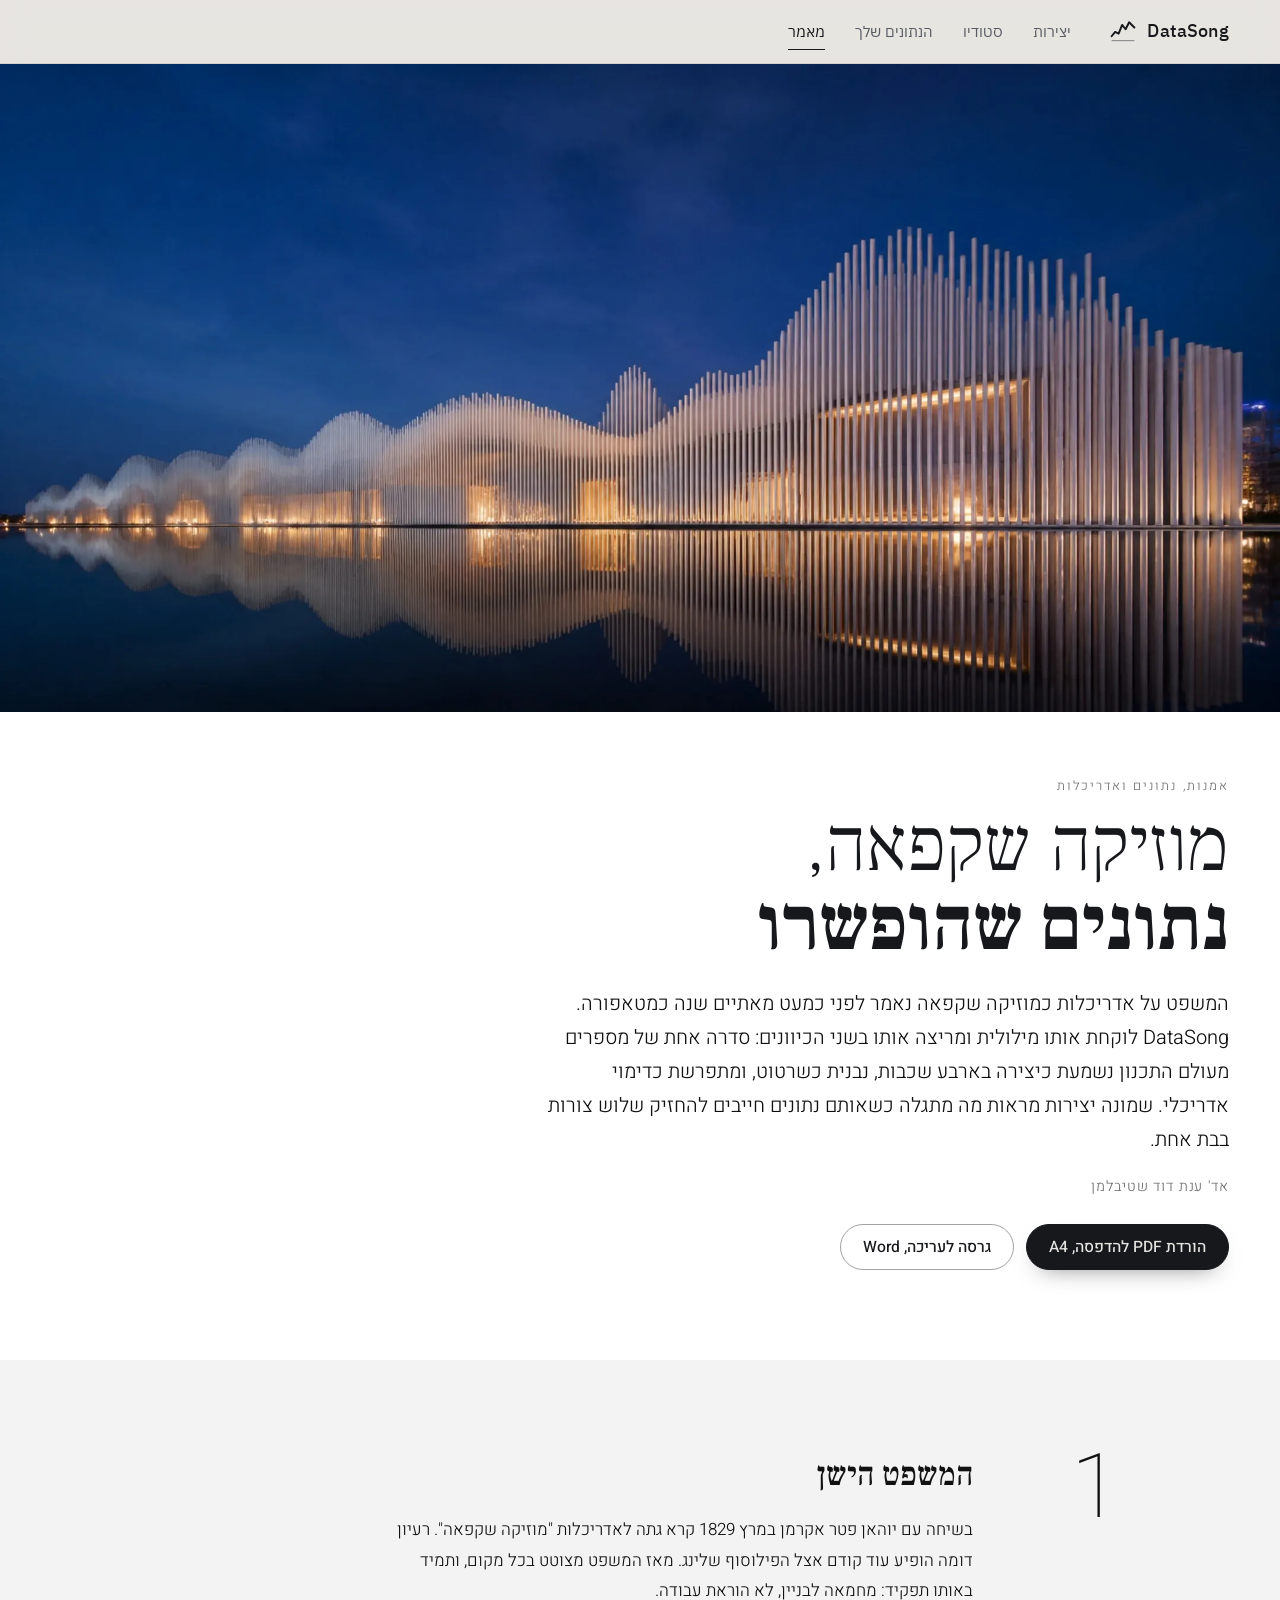
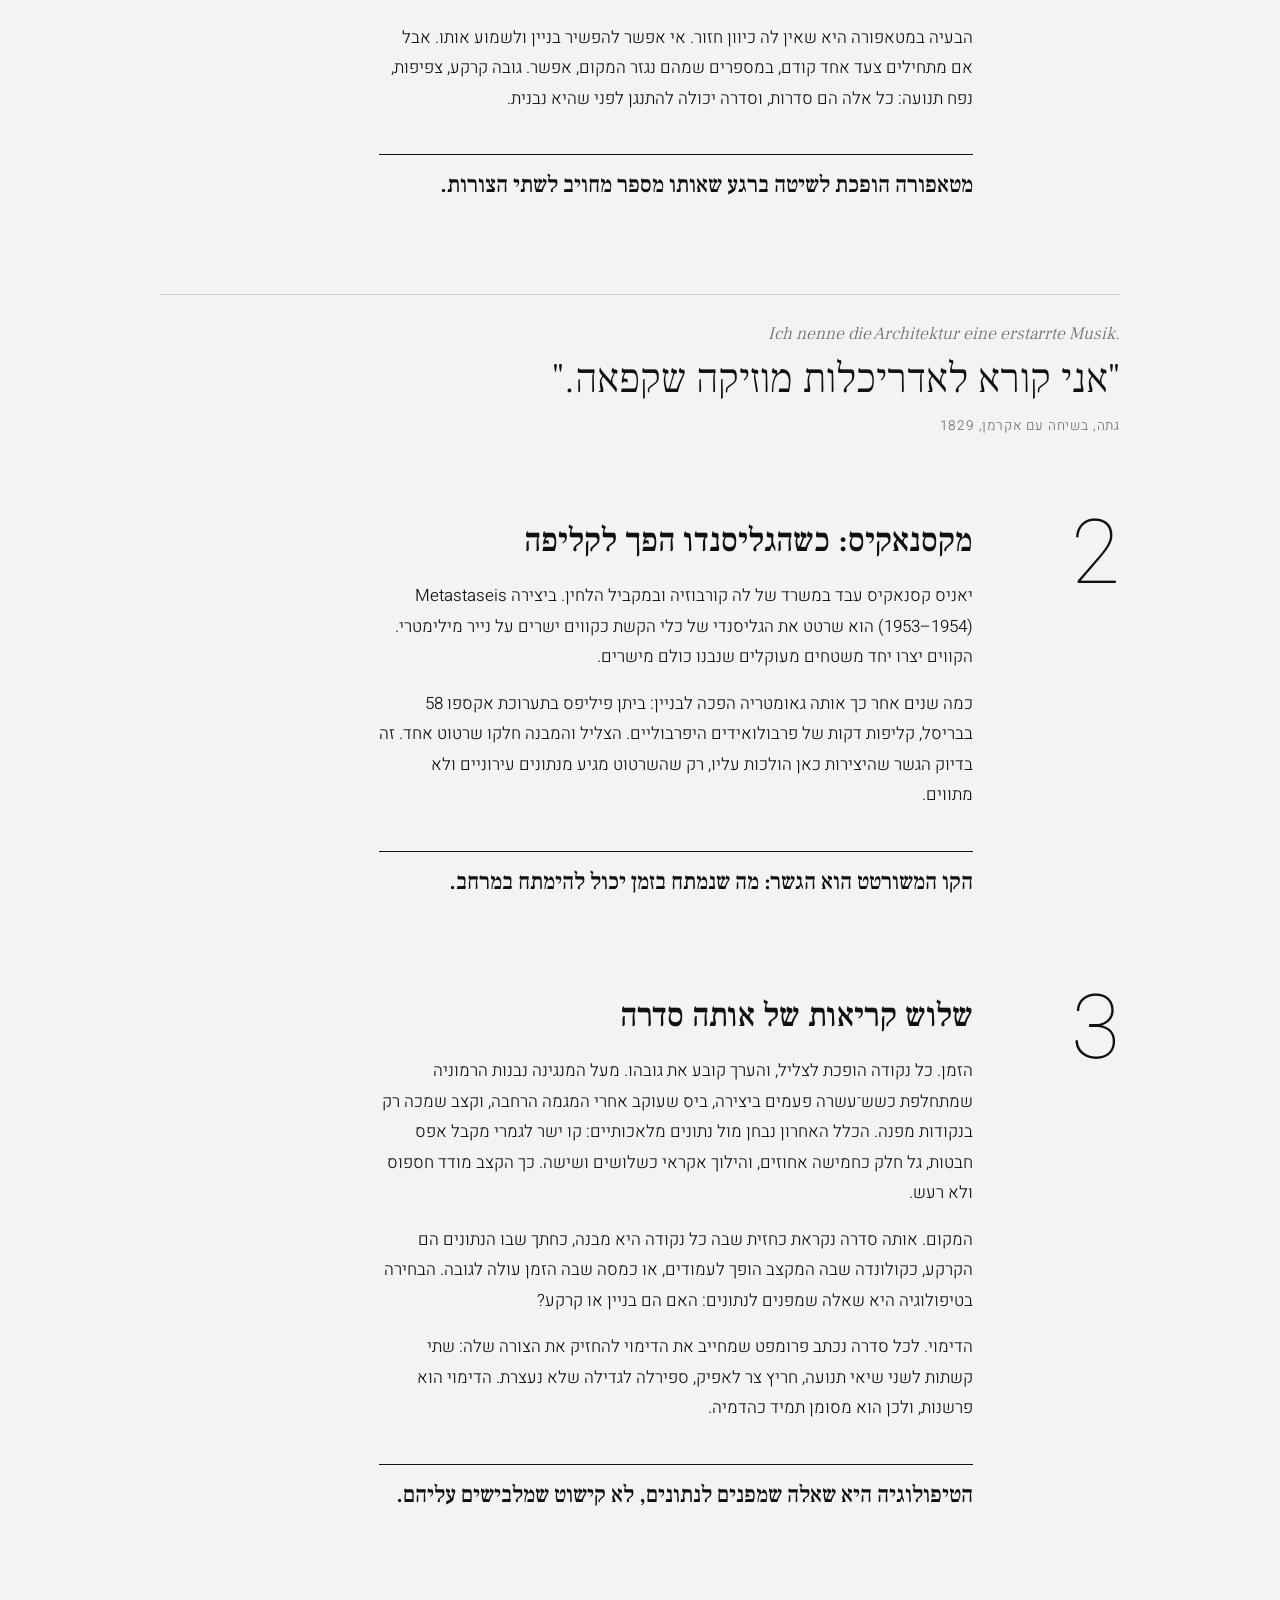
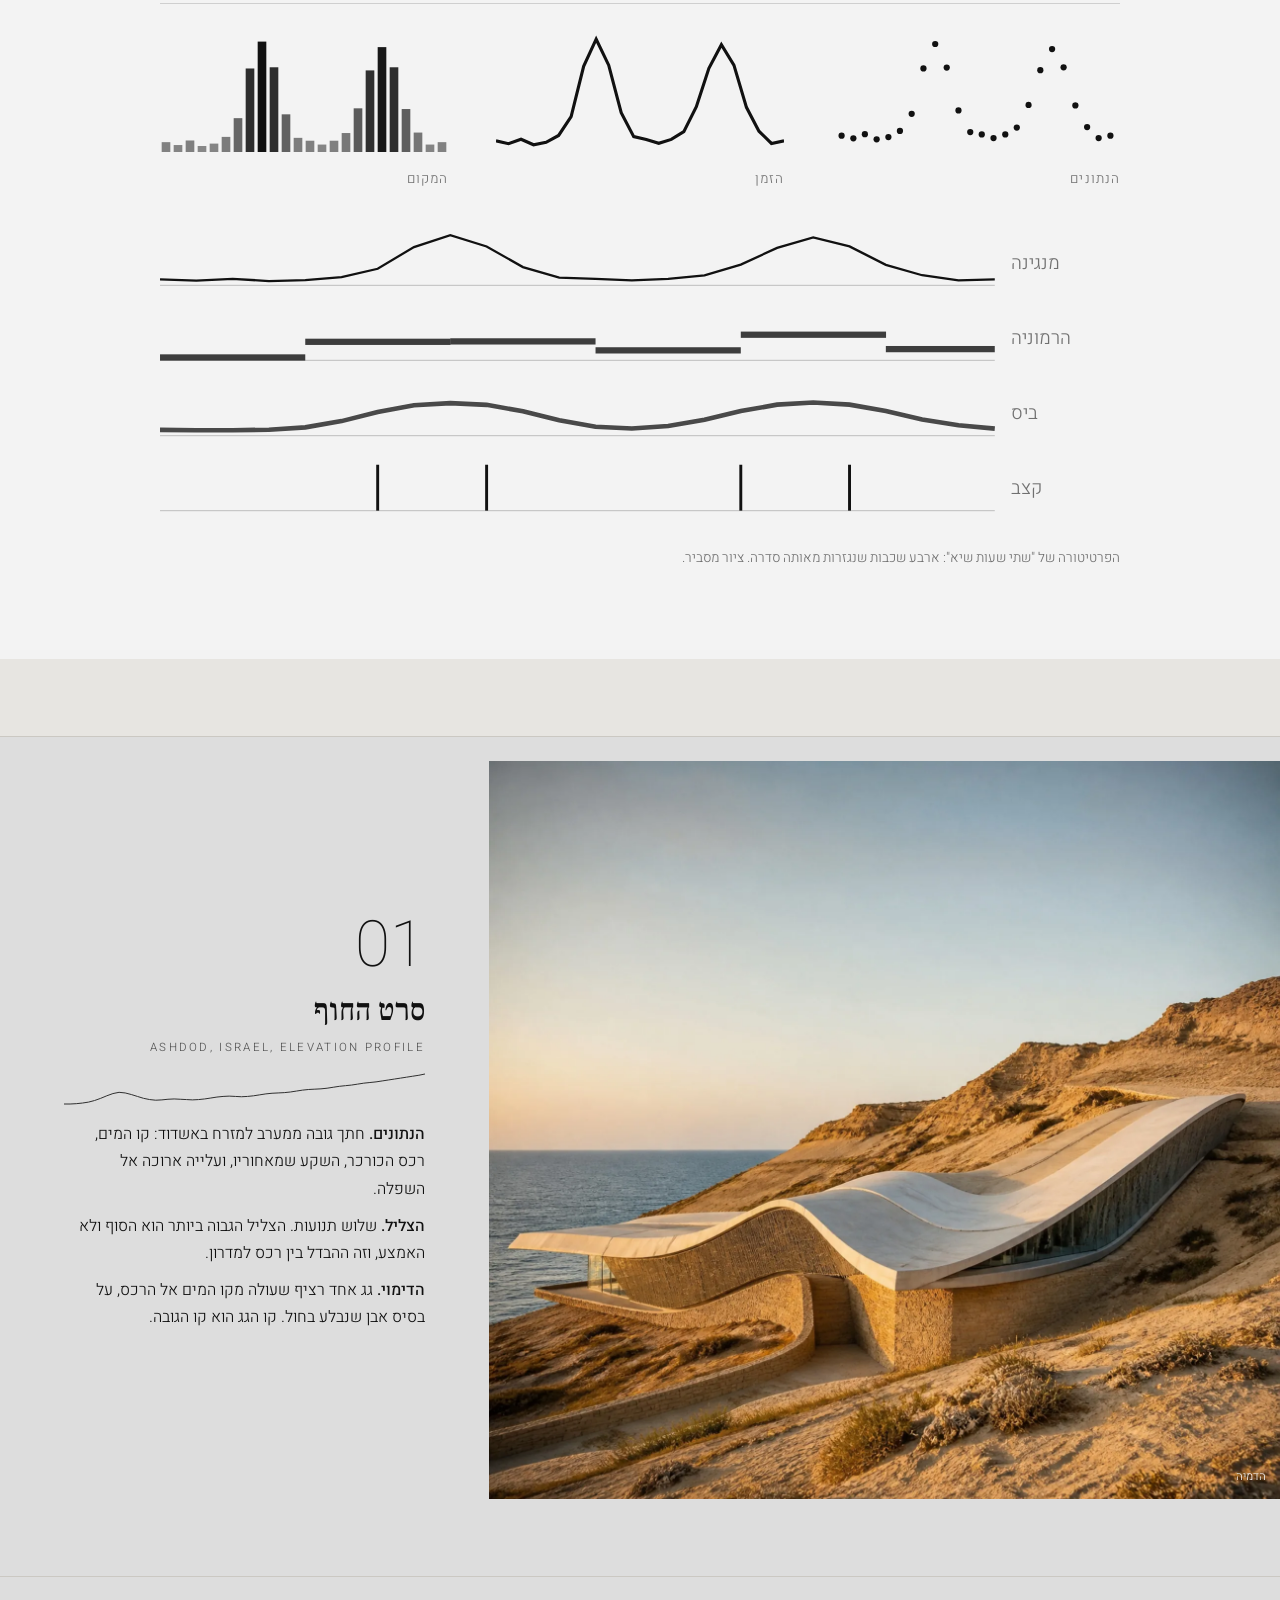
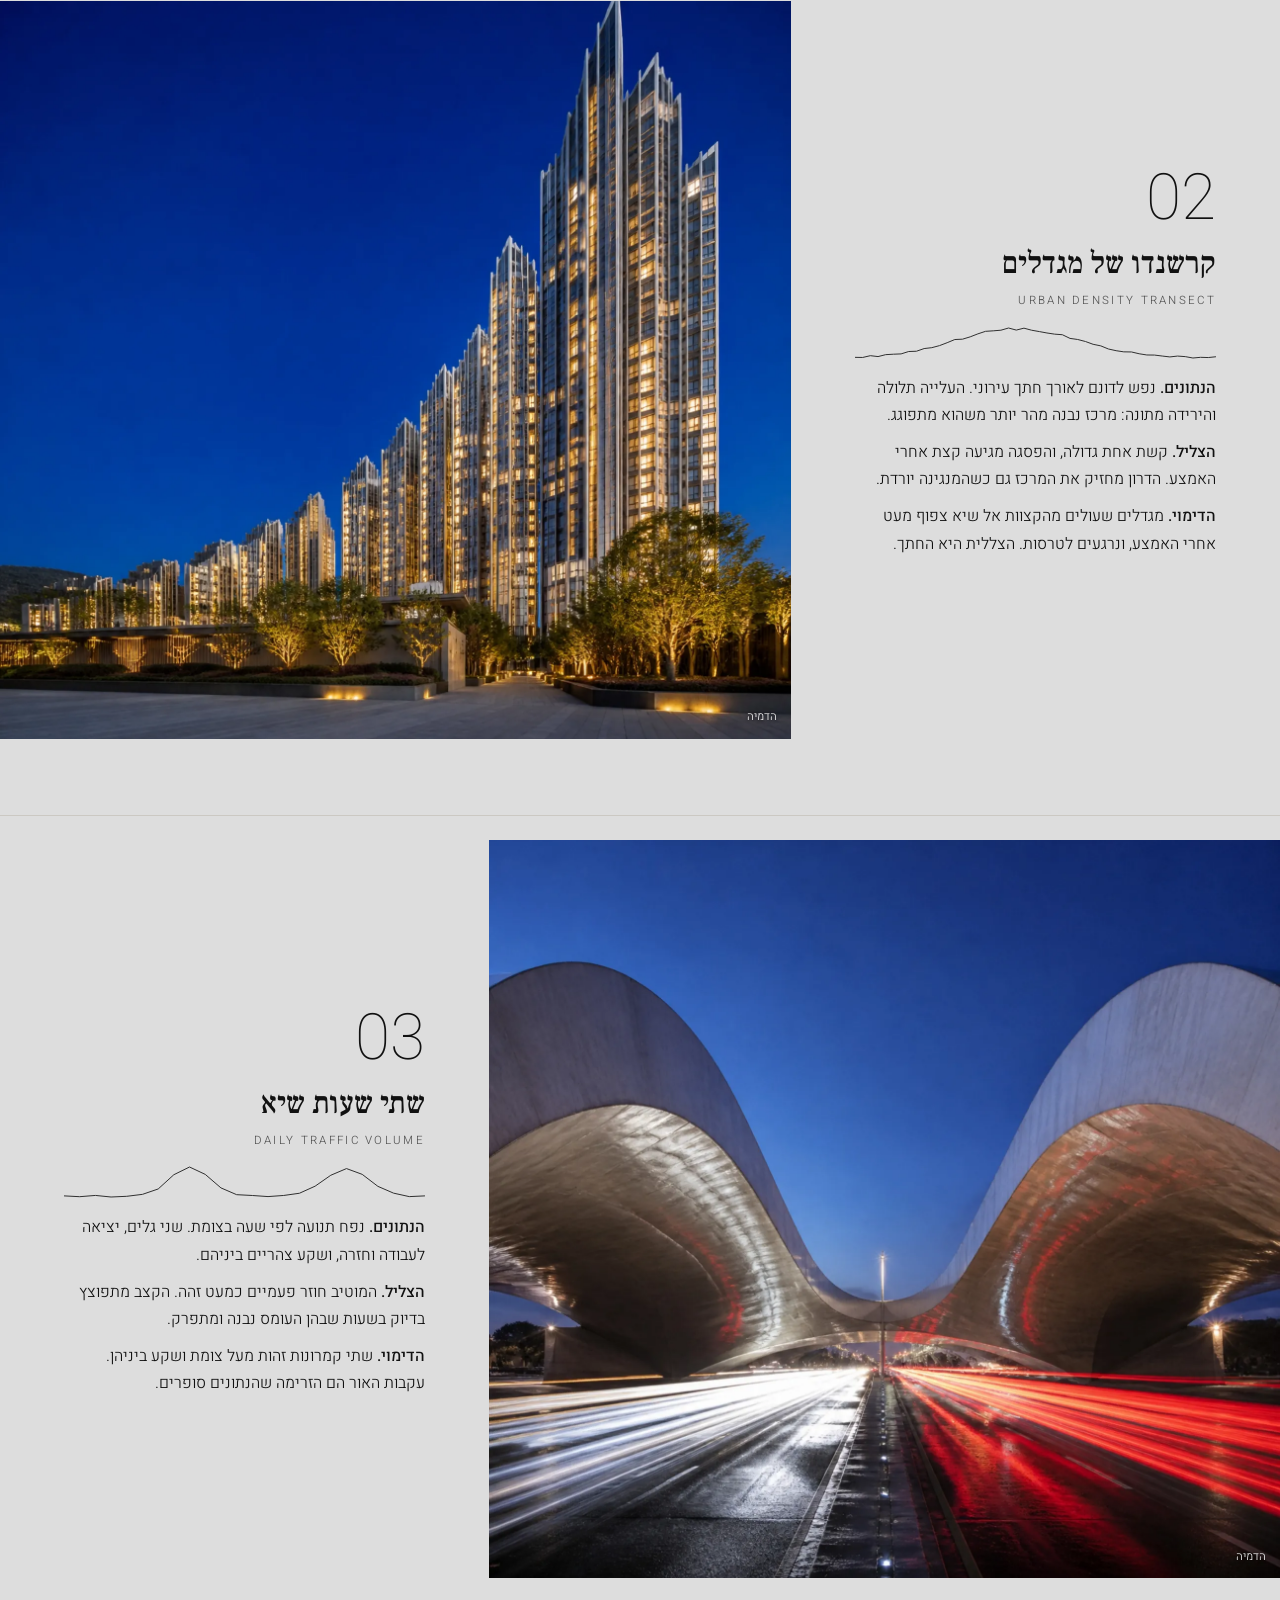
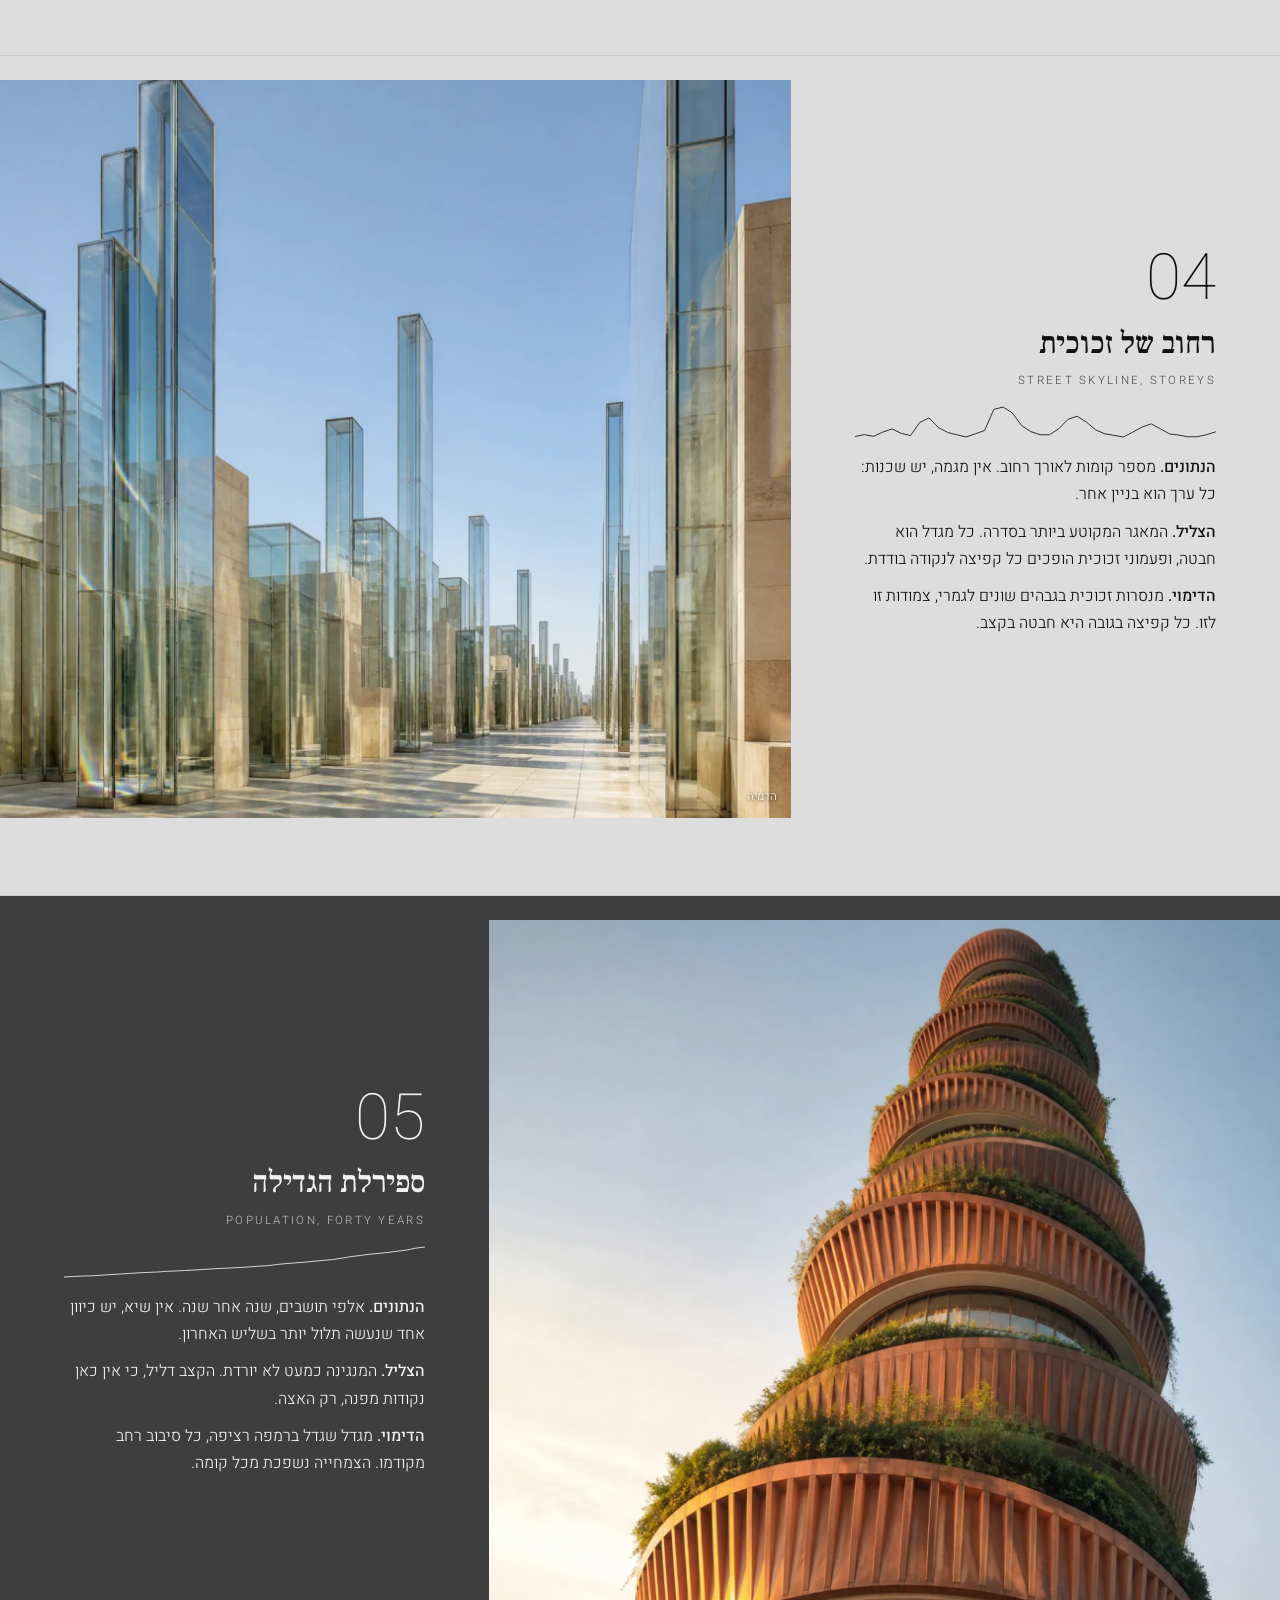
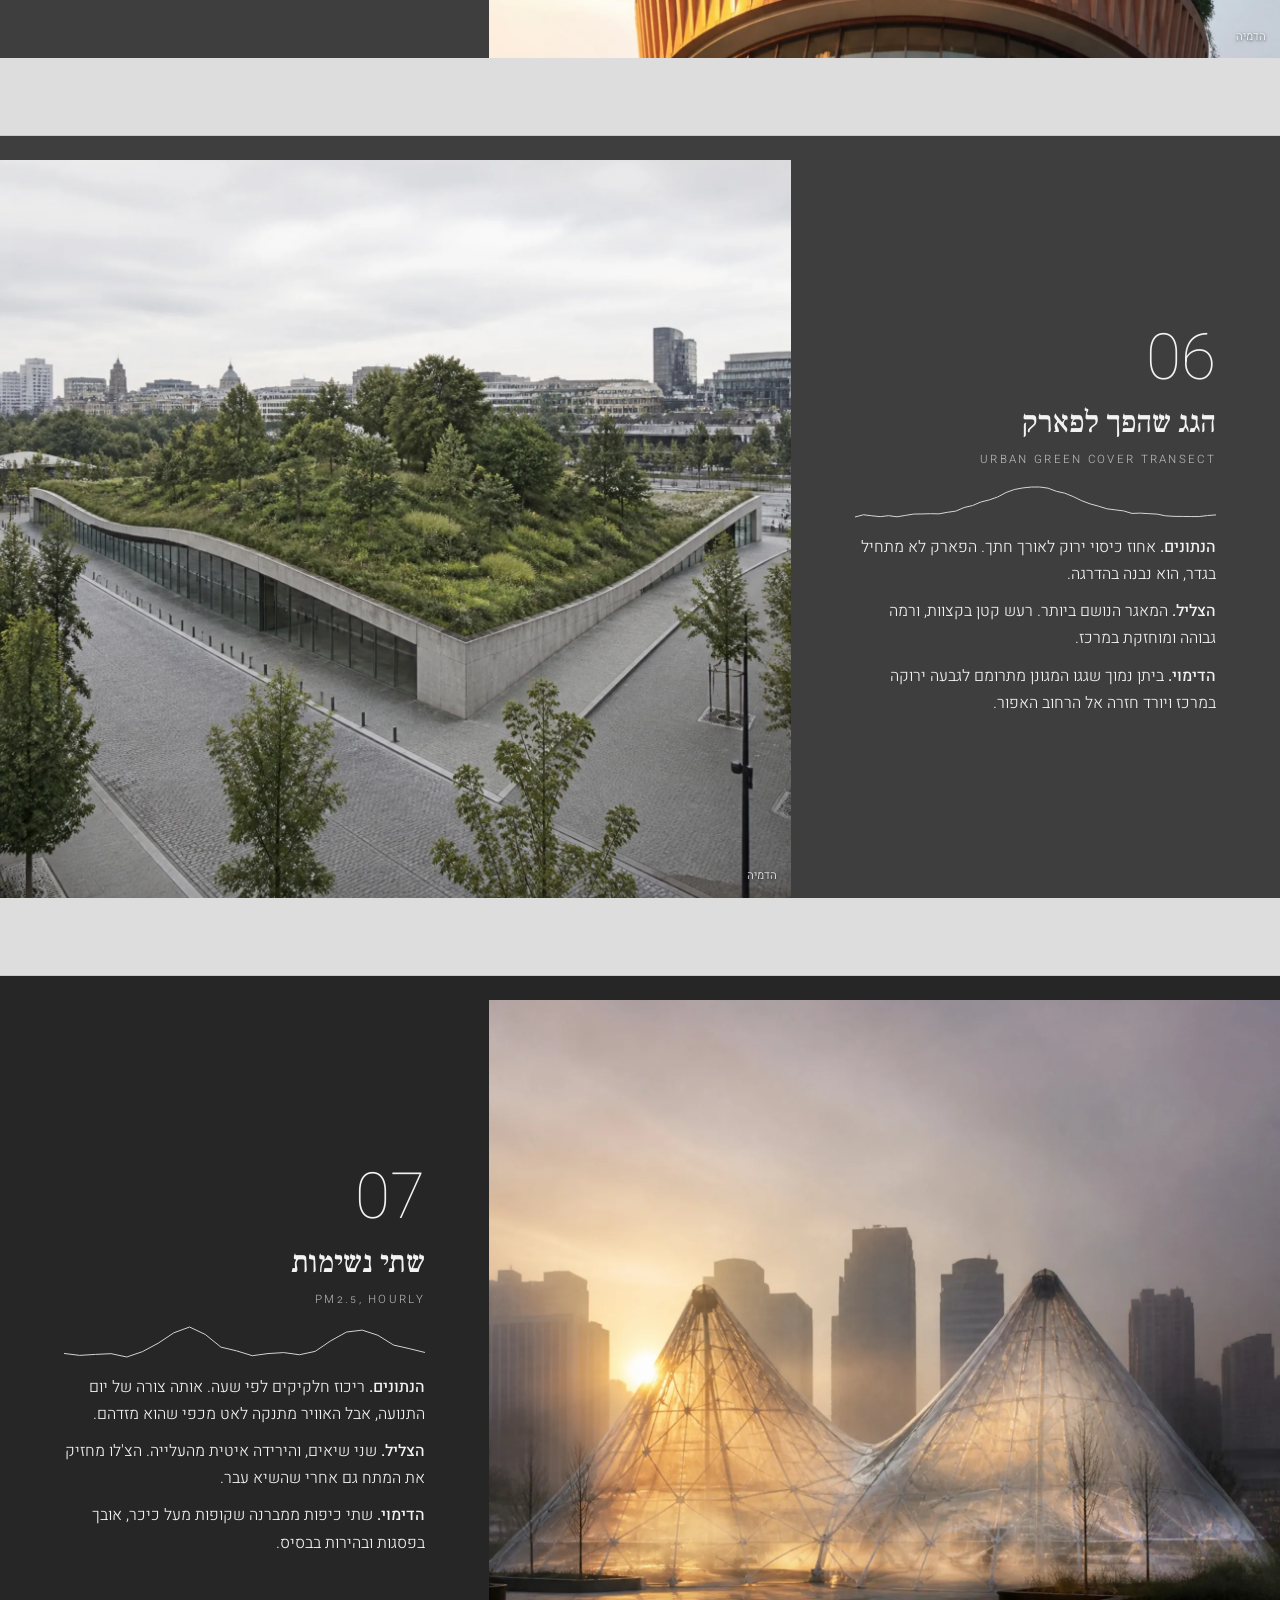
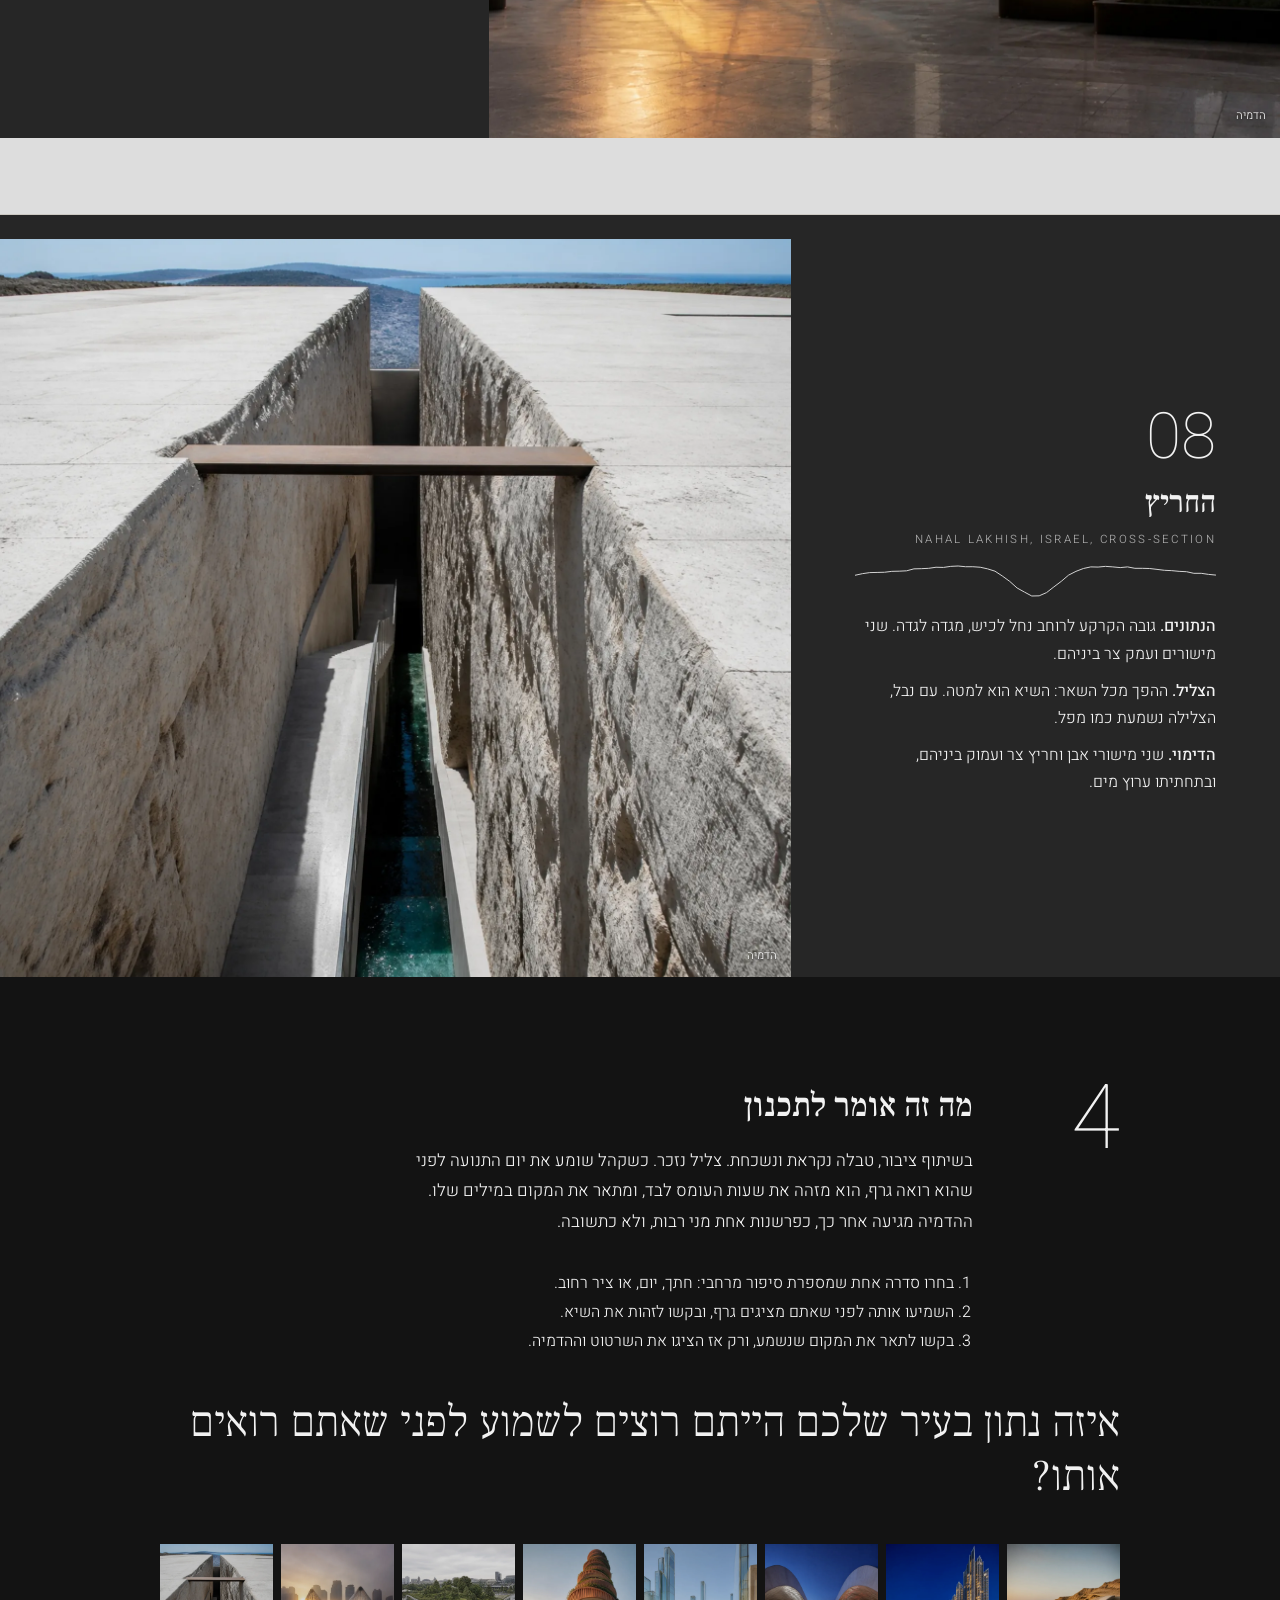
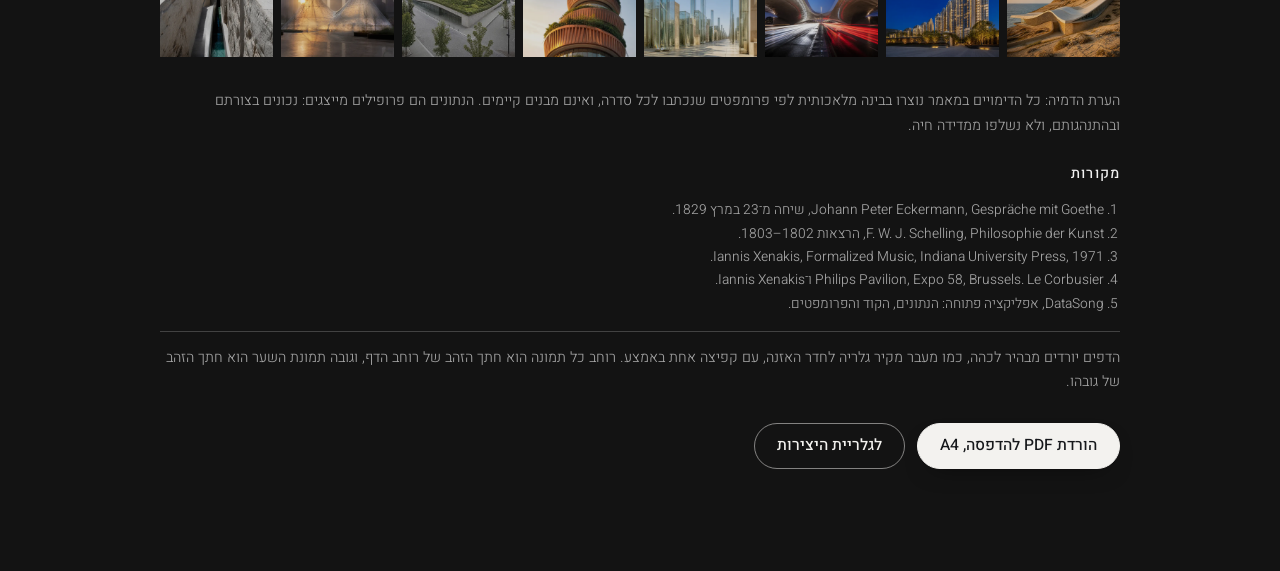
==== article.html @ d1ec0332 "Rebuild DataSong as an AI art platform: gallery, listening studio, magazine article - Home page with" ====
<!DOCTYPE html>
<html lang="he" dir="rtl">
<head>
<meta charset="UTF-8">
<meta name="viewport" content="width=device-width, initial-scale=1.0, viewport-fit=cover">
<title>מוזיקה שקפאה, נתונים שהופשרו · DataSong</title>
<meta name="description" content="המשפט על אדריכלות כמוזיקה שקפאה נאמר לפני כמעט מאתיים שנה כמטאפורה. DataSong לוקחת אותו מילולית ומריצה אותו בשני הכיוונים: סדרה אחת של מספרים מעולם התכנון נשמעת כיצירה בארבע שכבות, נבנית כשרטוט, ומתפרשת כדימוי אדריכלי. שמונה יצירות מראות מה מתגלה כשאותם נתונים חייבים להחזיק שלוש צורות בבת אחת.">
<meta name="theme-color" content="#e7e5e1">
<link rel="manifest" href="manifest.webmanifest">
<link rel="icon" href="icon.svg" type="image/svg+xml">
<link rel="preconnect" href="https://fonts.googleapis.com"><link rel="preconnect" href="https://fonts.gstatic.com" crossorigin><link href="https://fonts.googleapis.com/css2?family=Heebo:wght@100;200;300;400;500&family=Frank+Ruhl+Libre:wght@300;500;700&display=swap" rel="stylesheet">
<link href="https://fonts.googleapis.com/css2?family=IBM+Plex+Sans+Hebrew:wght@200;300;400;500&display=swap" rel="stylesheet">
<link rel="stylesheet" href="styles.css">
<style>/* עמוד המגזין באתר. אותה שפה כמו ה-PDF: הרקע יורד מבהיר לכהה עם קפיצה אחת. */
.mag{font-family:'Heebo',var(--sans);font-weight:300}
.mag h1,.mag h2,.mag h3,.question,.insight{font-family:'Frank Ruhl Libre',serif}
.mag-cover{display:grid;grid-template-columns:minmax(0,1fr);background:#fff}
.mag-cover img{width:100%;height:min(72vh,760px);object-fit:cover;object-position:62% 50%}
.mag-cover-text{padding:clamp(28px,5vw,64px) var(--gut) clamp(48px,7vw,96px);max-width:900px}
.kicker{font-size:.8rem;letter-spacing:.16em;color:#707070;margin-bottom:12px}
.mag h1{margin:0 0 22px;line-height:1.02;font-size:clamp(2.6rem,6vw,5rem)}
.mag h1 .t1{display:block;font-weight:300}
.mag h1 .t2{display:block;font-weight:700}
.lede{font-size:clamp(1.05rem,1.6vw,1.25rem);line-height:1.7;margin:0 0 18px;color:#111;max-width:62ch}
.byline{color:#707070;letter-spacing:.06em;font-size:.9rem;margin-bottom:26px}
.dl{display:flex;flex-wrap:wrap;gap:12px}

.mag-body{background:#f3f3f3;color:#111;padding:clamp(48px,7vw,96px) var(--gut)}
.chapter{display:grid;grid-template-columns:clamp(56px,9vw,120px) minmax(0,1fr);gap:0 clamp(12px,3vw,32px);max-width:960px;margin:0 auto clamp(48px,6vw,80px)}
.cnum{font-family:'Heebo',sans-serif;font-weight:100;font-size:clamp(3.4rem,7vw,5.6rem);line-height:.9}
.ctext{max-width:66ch}
.ctext h2{margin:6px 0 18px;font-weight:500;font-size:clamp(1.5rem,2.6vw,2.1rem);line-height:1.2}
.ctext p{margin:0 0 14px;font-size:1.06rem;line-height:1.8}
.insight{margin-top:24px !important;padding-top:14px;border-top:1px solid currentColor;font-weight:500;font-size:clamp(1.2rem,2vw,1.45rem) !important;line-height:1.45 !important}
.glyphs{display:grid;grid-template-columns:repeat(3,minmax(0,1fr));gap:clamp(16px,4vw,48px);max-width:960px;margin:0 auto;padding-top:28px;border-top:1px solid rgba(0,0,0,.15)}
.glyphs figure{margin:0}
.glyphs svg{width:100%;height:auto}
.glyphs figcaption{margin-top:8px;font-size:.85rem;color:#707070;letter-spacing:.08em}

.mag-works{background:#dddddd}
.strip{display:grid;grid-template-columns:minmax(0,61.8fr) minmax(0,38.2fr);align-items:center;color:#111}
.strip:nth-child(n+5){background:#3e3e3e;color:#f2f2f2}
.strip:nth-child(n+7){background:#262626}
.strip.img-left{grid-template-columns:minmax(0,38.2fr) minmax(0,61.8fr)}
.strip.img-left .wimg{order:2}
.wimg{position:relative;margin:0}
.wimg img{width:100%;aspect-ratio:1;object-fit:cover}
.hadmaya{position:absolute;bottom:12px;inset-inline-start:14px;font-size:.72rem;color:#fff;text-shadow:0 1px 3px rgba(0,0,0,.8)}
.wtext{padding:clamp(28px,5vw,72px)}
.wn{font-weight:100;font-size:clamp(2.6rem,5vw,4rem);line-height:.9}
.wtext h3{margin:10px 0 4px;font-weight:500;font-size:clamp(1.4rem,2.4vw,2rem)}
.latin{direction:ltr;text-align:right;font-size:.72rem;letter-spacing:.2em;font-variant:small-caps;opacity:.65;margin-bottom:14px}
.spark{display:block;width:100%;height:36px;margin-bottom:14px;opacity:.85}
.wtext p{margin:0 0 10px;line-height:1.7}
.wtext b{font-weight:500}

.mag-close{background:#131313;color:#f2f2f2;padding:clamp(56px,8vw,112px) var(--gut)}
.mag-close .chapter{margin-bottom:24px}
.steps{max-width:66ch;padding-inline-start:1.2em;line-height:1.8}
.question{max-width:960px;margin:24px auto 40px;font-weight:300;font-size:clamp(1.6rem,3.4vw,2.8rem);line-height:1.25}
.thumbs{max-width:960px;margin:0 auto 32px;display:grid;grid-template-columns:repeat(8,minmax(0,1fr));gap:8px}
.thumbs img{width:100%;aspect-ratio:1;object-fit:cover;opacity:.85;transition:opacity .3s}
.thumbs a:hover img{opacity:1}
.note,.sources,.colophon,.mag-close .dl{max-width:960px;margin-inline:auto}
.note,.colophon{color:#a3a3a3;font-size:.9rem;line-height:1.7}
.sources h4{margin:24px 0 8px;font-weight:500;letter-spacing:.08em;font-size:.9rem}
.sources ol{color:#a3a3a3;font-size:.86rem;line-height:1.7;padding-inline-start:1.2em}
.colophon{padding-top:14px;border-top:1px solid rgba(255,255,255,.2);margin-bottom:28px}

@media (max-width:860px){
  .strip,.strip.img-left{grid-template-columns:minmax(0,1fr)}
  .strip.img-left .wimg{order:0}
  .thumbs{grid-template-columns:repeat(4,minmax(0,1fr))}
  .glyphs{grid-template-columns:minmax(0,1fr)}
}
.pull{max-width:960px;margin:0 auto clamp(48px,6vw,80px);padding-top:28px;border-top:1px solid rgba(0,0,0,.15)}
.pull p{margin:0 0 8px;font-family:'Frank Ruhl Libre',serif;font-weight:300;font-size:clamp(1.6rem,3.4vw,2.6rem);line-height:1.25}
.pull p[lang=de]{font-size:1.1rem;color:#707070;font-style:italic;text-align:right}
.pull cite{font-style:normal;font-size:.85rem;color:#707070;letter-spacing:.06em}
.score{max-width:960px;margin:40px auto 0;color:#111}
.score svg{width:100%;height:auto}
.score .base{stroke:rgba(0,0,0,.18);stroke-width:.6}
.score .pl{fill:none;stroke:currentColor;stroke-width:1.1}
.score .thick{stroke-width:2.2;opacity:.75}
.score rect{fill:currentColor;opacity:.8}
.score .hit{stroke:currentColor;stroke-width:1.4}
.score .ln{font-size:9px;fill:#707070;text-anchor:end}
.score figcaption{margin-top:8px;font-size:.85rem;color:#707070}
.wimg img{max-height:82vh}
</style>
<script src="https://appofapp-gh.vercel.app/ai-menu.js"></script>
</head>
<body>
<!-- נוצר על ידי tools/build_article.py. לעריכת התוכן: tools/article_content.py -->
<div class="app" id="app">
  <header class="topbar">
    <a class="brand" href="index.html#/" aria-label="DataSong, לדף הבית">
      <svg class="brandmark" viewBox="0 0 32 32" aria-hidden="true"><path d="M3 22 L7 17 L11 19 L15 9 L19 14 L23 6 L29 12" fill="none" stroke="currentColor" stroke-width="2.2" stroke-linejoin="round" stroke-linecap="round"/><path d="M3 27 H29" stroke="currentColor" stroke-width="1.2" opacity=".45"/></svg>
      <span>DataSong</span>
    </a>
    <nav class="nav" aria-label="ניווט ראשי">
      <a href="index.html#/">יצירות</a>
      <a href="index.html#/work/01_ashdod_elevation">סטודיו</a>
      <a href="index.html#/data">הנתונים שלך</a>
      <a href="article.html" aria-current="page">מאמר</a>
    </nav>
    <span class="grow"></span>
    <ai-menu chat="https://claude.ai/code/session_017XCpuEgzrjyP4rAvwPMzjL"></ai-menu>
  </header>

  <article class="mag">
    <header class="mag-cover">
      <img src="art/hero.webp" alt="ביתן הגל: חזית של להבים לבנים שגובהם עוקב אחרי גל קול. הדמיה">
      <div class="mag-cover-text">
        <div class="kicker">אמנות, נתונים ואדריכלות</div>
        <h1><span class="t1">מוזיקה שקפאה,</span><span class="t2">נתונים שהופשרו</span></h1>
        <p class="lede">המשפט על אדריכלות כמוזיקה שקפאה נאמר לפני כמעט מאתיים שנה כמטאפורה. DataSong לוקחת אותו מילולית ומריצה אותו בשני הכיוונים: סדרה אחת של מספרים מעולם התכנון נשמעת כיצירה בארבע שכבות, נבנית כשרטוט, ומתפרשת כדימוי אדריכלי. שמונה יצירות מראות מה מתגלה כשאותם נתונים חייבים להחזיק שלוש צורות בבת אחת.</p>
        <div class="byline">אד&#x27; ענת דוד שטיבלמן</div>
        <div class="dl">
          <a class="btn btn-solid" href="datasong-article.pdf" download>הורדת PDF להדפסה, A4</a>
          <a class="btn btn-line" href="datasong-article.docx" download>גרסה לעריכה, Word</a>
        </div>
      </div>
    </header>
    <div class="mag-body tone-1"><section class="chapter"><div class="cnum">1</div><div class="ctext"><h2>המשפט הישן</h2><p>בשיחה עם יוהאן פטר אקרמן במרץ 1829 קרא גתה לאדריכלות &quot;מוזיקה שקפאה&quot;. רעיון דומה הופיע עוד קודם אצל הפילוסוף שלינג. מאז המשפט מצוטט בכל מקום, ותמיד באותו תפקיד: מחמאה לבניין, לא הוראת עבודה.</p><p>הבעיה במטאפורה היא שאין לה כיוון חזור. אי אפשר להפשיר בניין ולשמוע אותו. אבל אם מתחילים צעד אחד קודם, במספרים שמהם נגזר המקום, אפשר. גובה קרקע, צפיפות, נפח תנועה: כל אלה הם סדרות, וסדרה יכולה להתנגן לפני שהיא נבנית.</p><p class="insight">מטאפורה הופכת לשיטה ברגע שאותו מספר מחויב לשתי הצורות.</p></div></section><blockquote class="pull"><p lang="de" dir="ltr">Ich nenne die Architektur eine erstarrte Musik.</p><p>"אני קורא לאדריכלות מוזיקה שקפאה."</p><cite>גתה, בשיחה עם אקרמן, 1829</cite></blockquote><section class="chapter"><div class="cnum">2</div><div class="ctext"><h2>מקסנאקיס: כשהגליסנדו הפך לקליפה</h2><p>יאניס קסנאקיס עבד במשרד של לה קורבוזיה ובמקביל הלחין. ביצירה Metastaseis (1953–1954) הוא שרטט את הגליסנדי של כלי הקשת כקווים ישרים על נייר מילימטרי. הקווים יצרו יחד משטחים מעוקלים שנבנו כולם מישרים.</p><p>כמה שנים אחר כך אותה גאומטריה הפכה לבניין: ביתן פיליפס בתערוכת אקספו 58 בבריסל, קליפות דקות של פרבולואידים היפרבוליים. הצליל והמבנה חלקו שרטוט אחד. זה בדיוק הגשר שהיצירות כאן הולכות עליו, רק שהשרטוט מגיע מנתונים עירוניים ולא מתווים.</p><p class="insight">הקו המשורטט הוא הגשר: מה שנמתח בזמן יכול להימתח במרחב.</p></div></section><section class="chapter"><div class="cnum">3</div><div class="ctext"><h2>שלוש קריאות של אותה סדרה</h2><p>הזמן. כל נקודה הופכת לצליל, והערך קובע את גובהו. מעל המנגינה נבנות הרמוניה שמתחלפת כשש־עשרה פעמים ביצירה, ביס שעוקב אחרי המגמה הרחבה, וקצב שמכה רק בנקודות מפנה. הכלל האחרון נבחן מול נתונים מלאכותיים: קו ישר לגמרי מקבל אפס חבטות, גל חלק כחמישה אחוזים, והילוך אקראי כשלושים ושישה. כך הקצב מודד חספוס ולא רעש.</p><p>המקום. אותה סדרה נקראת כחזית שבה כל נקודה היא מבנה, כחתך שבו הנתונים הם הקרקע, כקולונדה שבה המקצב הופך לעמודים, או כמסה שבה הזמן עולה לגובה. הבחירה בטיפולוגיה היא שאלה שמפנים לנתונים: האם הם בניין או קרקע?</p><p>הדימוי. לכל סדרה נכתב פרומפט שמחייב את הדימוי להחזיק את הצורה שלה: שתי קשתות לשני שיאי תנועה, חריץ צר לאפיק, ספירלה לגדילה שלא נעצרת. הדימוי הוא פרשנות, ולכן הוא מסומן תמיד כהדמיה.</p><p class="insight">הטיפולוגיה היא שאלה שמפנים לנתונים, לא קישוט שמלבישים עליהם.</p></div></section><div class="glyphs"><figure><svg viewBox="0 0 120 50"><g fill="currentColor"><circle cx="4.0" cy="43.2" r="1.3"/><circle cx="8.9" cy="44.3" r="1.3"/><circle cx="13.7" cy="42.6" r="1.3"/><circle cx="18.6" cy="44.7" r="1.3"/><circle cx="23.5" cy="43.8" r="1.3"/><circle cx="28.3" cy="41.2" r="1.3"/><circle cx="33.2" cy="34.1" r="1.3"/><circle cx="38.1" cy="15.2" r="1.3"/><circle cx="43.0" cy="5.0" r="1.3"/><circle cx="47.8" cy="14.8" r="1.3"/><circle cx="52.7" cy="32.7" r="1.3"/><circle cx="57.6" cy="41.7" r="1.3"/><circle cx="62.4" cy="42.7" r="1.3"/><circle cx="67.3" cy="44.2" r="1.3"/><circle cx="72.2" cy="42.7" r="1.3"/><circle cx="77.0" cy="39.8" r="1.3"/><circle cx="81.9" cy="30.4" r="1.3"/><circle cx="86.8" cy="15.9" r="1.3"/><circle cx="91.7" cy="7.1" r="1.3"/><circle cx="96.5" cy="14.7" r="1.3"/><circle cx="101.4" cy="30.6" r="1.3"/><circle cx="106.3" cy="39.6" r="1.3"/><circle cx="111.1" cy="44.2" r="1.3"/><circle cx="116.0" cy="43.2" r="1.3"/></g></svg><figcaption>הנתונים</figcaption></figure><figure><svg viewBox="0 0 120 50"><path d="M0.00 45.36 L5.22 46.56 L10.43 44.70 L15.65 47.00 L20.87 45.98 L26.09 43.11 L31.30 35.24 L36.52 14.32 L41.74 3.00 L46.96 13.83 L52.17 33.65 L57.39 43.59 L62.61 44.79 L67.83 46.38 L73.04 44.74 L78.26 41.52 L83.48 31.12 L88.70 15.12 L93.91 5.30 L99.13 13.79 L104.35 31.39 L109.57 41.34 L114.78 46.43 L120.00 45.36" fill="none" stroke="currentColor" stroke-width="1.3"/></svg><figcaption>הזמן</figcaption></figure><figure><svg viewBox="0 0 120 50"><g fill="currentColor"><rect x="0.7" y="45.9" width="3.6" height="4.1" opacity="0.50"/><rect x="5.7" y="47.1" width="3.6" height="2.9" opacity="0.49"/><rect x="10.7" y="45.2" width="3.6" height="4.8" opacity="0.51"/><rect x="15.7" y="47.5" width="3.6" height="2.5" opacity="0.48"/><rect x="20.7" y="46.5" width="3.6" height="3.5" opacity="0.49"/><rect x="25.7" y="43.7" width="3.6" height="6.3" opacity="0.53"/><rect x="30.7" y="35.9" width="3.6" height="14.1" opacity="0.62"/><rect x="35.7" y="15.2" width="3.6" height="34.8" opacity="0.87"/><rect x="40.7" y="4.0" width="3.6" height="46.0" opacity="1.00"/><rect x="45.7" y="14.7" width="3.6" height="35.3" opacity="0.87"/><rect x="50.7" y="34.3" width="3.6" height="15.7" opacity="0.64"/><rect x="55.7" y="44.1" width="3.6" height="5.9" opacity="0.52"/><rect x="60.7" y="45.3" width="3.6" height="4.7" opacity="0.51"/><rect x="65.7" y="46.9" width="3.6" height="3.1" opacity="0.49"/><rect x="70.7" y="45.3" width="3.6" height="4.7" opacity="0.51"/><rect x="75.7" y="42.1" width="3.6" height="7.9" opacity="0.54"/><rect x="80.7" y="31.8" width="3.6" height="18.2" opacity="0.67"/><rect x="85.7" y="16.0" width="3.6" height="34.0" opacity="0.86"/><rect x="90.7" y="6.3" width="3.6" height="43.7" opacity="0.97"/><rect x="95.7" y="14.7" width="3.6" height="35.3" opacity="0.87"/><rect x="100.7" y="32.1" width="3.6" height="17.9" opacity="0.66"/><rect x="105.7" y="41.9" width="3.6" height="8.1" opacity="0.55"/><rect x="110.7" y="46.9" width="3.6" height="3.1" opacity="0.49"/><rect x="115.7" y="45.9" width="3.6" height="4.1" opacity="0.50"/></g></svg><figcaption>המקום</figcaption></figure></div><figure class="score"><svg viewBox="0 0 460 144"><g transform="translate(0 0)"><text x="408" y="18" class="ln">מנגינה</text><line x1="0" y1="26" x2="400" y2="26" class="base"/><path d="M0.0 23.2 L17.4 23.8 L34.8 22.9 L52.2 24.0 L69.6 23.5 L87.0 22.1 L104.3 18.1 L121.7 7.7 L139.1 2.0 L156.5 7.4 L173.9 17.3 L191.3 22.3 L208.7 22.9 L226.1 23.7 L243.5 22.9 L260.9 21.3 L278.3 16.1 L295.7 8.1 L313.0 3.1 L330.4 7.4 L347.8 16.2 L365.2 21.2 L382.6 23.7 L400.0 23.2" class="pl"/></g><g transform="translate(0 36)"><text x="408" y="18" class="ln">הרמוניה</text><line x1="0" y1="26" x2="400" y2="26" class="base"/><rect x="0.0" y="23.1" width="69.6" height="3"/><rect x="69.6" y="15.6" width="69.6" height="3"/><rect x="139.1" y="15.4" width="69.6" height="3"/><rect x="208.7" y="19.7" width="69.6" height="3"/><rect x="278.3" y="12.2" width="69.6" height="3"/><rect x="347.8" y="19.1" width="52.2" height="3"/></g><g transform="translate(0 72)"><text x="408" y="18" class="ln">ביס</text><line x1="0" y1="26" x2="400" y2="26" class="base"/><path d="M0.0 23.3 L17.4 23.5 L34.8 23.5 L52.2 23.2 L69.6 22.1 L87.0 19.1 L104.3 14.7 L121.7 11.5 L139.1 10.5 L156.5 11.3 L173.9 14.4 L191.3 18.7 L208.7 21.8 L226.1 22.6 L243.5 21.4 L260.9 18.4 L278.3 14.3 L295.7 11.2 L313.0 10.2 L330.4 11.2 L347.8 14.3 L365.2 18.3 L382.6 21.1 L400.0 22.7" class="pl thick"/></g><g transform="translate(0 108)"><text x="408" y="18" class="ln">קצב</text><line x1="0" y1="26" x2="400" y2="26" class="base"/><line x1="104.3" y1="4" x2="104.3" y2="26" class="hit"/><line x1="156.5" y1="4" x2="156.5" y2="26" class="hit"/><line x1="278.3" y1="4" x2="278.3" y2="26" class="hit"/><line x1="330.4" y1="4" x2="330.4" y2="26" class="hit"/></g></svg><figcaption>הפרטיטורה של "שתי שעות שיא": ארבע שכבות שנגזרות מאותה סדרה. ציור מסביר.</figcaption></figure></div>
    <div class="mag-works"><div class="strip img-right">
  <figure class="wimg"><img src="art/01_ashdod_elevation.webp" alt=""><span class="hadmaya">הדמיה</span></figure>
  <div class="wtext">
    <div class="wn">01</div>
    <h3>סרט החוף</h3>
    <div class="latin">ASHDOD, ISRAEL, ELEVATION PROFILE</div>
    <svg class="spark" viewBox="0 0 100 24" preserveAspectRatio="none" aria-hidden="true"><path d="M0.00 22.00 L1.69 22.00 L3.39 21.79 L5.08 21.37 L6.78 20.74 L8.47 19.68 L10.17 18.21 L11.86 16.53 L13.56 15.05 L15.25 14.21 L16.95 14.63 L18.64 15.68 L20.34 16.95 L22.03 18.21 L23.73 19.05 L25.42 19.47 L27.12 19.26 L28.81 18.84 L30.51 18.63 L32.20 18.84 L33.90 19.05 L35.59 19.26 L37.29 19.05 L38.98 18.63 L40.68 18.00 L42.37 17.37 L44.07 16.95 L45.76 16.74 L47.46 16.95 L49.15 17.16 L50.85 16.95 L52.54 16.53 L54.24 15.89 L55.93 15.26 L57.63 14.84 L59.32 14.63 L61.02 14.42 L62.71 14.00 L64.41 13.37 L66.10 12.74 L67.80 12.32 L69.49 12.11 L71.19 11.89 L72.88 11.47 L74.58 10.84 L76.27 10.21 L77.97 9.79 L79.66 9.37 L81.36 8.74 L83.05 8.11 L84.75 7.68 L86.44 7.26 L88.14 6.63 L89.83 6.00 L91.53 5.37 L93.22 4.74 L94.92 4.11 L96.61 3.47 L98.31 2.84 L100.00 2.00" fill="none" stroke="currentColor" stroke-width="1" vector-effect="non-scaling-stroke"/></svg>
    <p><b>הנתונים.</b> חתך גובה ממערב למזרח באשדוד: קו המים, רכס הכורכר, השקע שמאחוריו, ועלייה ארוכה אל השפלה.</p>
    <p><b>הצליל.</b> שלוש תנועות. הצליל הגבוה ביותר הוא הסוף ולא האמצע, וזה ההבדל בין רכס למדרון.</p>
    <p><b>הדימוי.</b> גג אחד רציף שעולה מקו המים אל הרכס, על בסיס אבן שנבלע בחול. קו הגג הוא קו הגובה.</p>
  </div>
</div><div class="strip img-left">
  <figure class="wimg"><img src="art/02_density_transect.webp" alt=""><span class="hadmaya">הדמיה</span></figure>
  <div class="wtext">
    <div class="wn">02</div>
    <h3>קרשנדו של מגדלים</h3>
    <div class="latin">URBAN DENSITY TRANSECT</div>
    <svg class="spark" viewBox="0 0 100 24" preserveAspectRatio="none" aria-hidden="true"><path d="M0.00 21.57 L2.13 21.64 L4.26 20.45 L6.38 21.06 L8.51 19.77 L10.64 19.47 L12.77 19.27 L14.89 17.67 L17.02 17.49 L19.15 15.71 L21.28 15.11 L23.40 13.76 L25.53 11.81 L27.66 9.68 L29.79 9.45 L31.91 7.90 L34.04 5.91 L36.17 4.21 L38.30 3.89 L40.43 3.46 L42.55 2.00 L44.68 3.39 L46.81 2.11 L48.94 3.48 L51.06 4.38 L53.19 5.33 L55.32 6.10 L57.45 6.48 L59.57 8.93 L61.70 9.66 L63.83 10.99 L65.96 12.86 L68.09 13.91 L70.21 15.99 L72.34 17.13 L74.47 17.90 L76.60 17.97 L78.72 19.17 L80.85 19.98 L82.98 20.05 L85.11 20.69 L87.23 21.29 L89.36 20.71 L91.49 21.08 L93.62 22.00 L95.74 21.55 L97.87 21.70 L100.00 21.16" fill="none" stroke="currentColor" stroke-width="1" vector-effect="non-scaling-stroke"/></svg>
    <p><b>הנתונים.</b> נפש לדונם לאורך חתך עירוני. העלייה תלולה והירידה מתונה: מרכז נבנה מהר יותר משהוא מתפוגג.</p>
    <p><b>הצליל.</b> קשת אחת גדולה, והפסגה מגיעה קצת אחרי האמצע. הדרון מחזיק את המרכז גם כשהמנגינה יורדת.</p>
    <p><b>הדימוי.</b> מגדלים שעולים מהקצוות אל שיא צפוף מעט אחרי האמצע, ונרגעים לטרסות. הצללית היא החתך.</p>
  </div>
</div><div class="strip img-right">
  <figure class="wimg"><img src="art/03_daily_traffic.webp" alt=""><span class="hadmaya">הדמיה</span></figure>
  <div class="wtext">
    <div class="wn">03</div>
    <h3>שתי שעות שיא</h3>
    <div class="latin">DAILY TRAFFIC VOLUME</div>
    <svg class="spark" viewBox="0 0 100 24" preserveAspectRatio="none" aria-hidden="true"><path d="M0.00 21.26 L4.35 21.80 L8.70 20.95 L13.04 22.00 L17.39 21.54 L21.74 20.23 L26.09 16.65 L30.43 7.15 L34.78 2.00 L39.13 6.92 L43.48 15.93 L47.83 20.45 L52.17 20.99 L56.52 21.72 L60.87 20.97 L65.22 19.51 L69.57 14.78 L73.91 7.51 L78.26 3.05 L82.61 6.90 L86.96 14.90 L91.30 19.43 L95.65 21.74 L100.00 21.26" fill="none" stroke="currentColor" stroke-width="1" vector-effect="non-scaling-stroke"/></svg>
    <p><b>הנתונים.</b> נפח תנועה לפי שעה בצומת. שני גלים, יציאה לעבודה וחזרה, ושקע צהריים ביניהם.</p>
    <p><b>הצליל.</b> המוטיב חוזר פעמיים כמעט זהה. הקצב מתפוצץ בדיוק בשעות שבהן העומס נבנה ומתפרק.</p>
    <p><b>הדימוי.</b> שתי קמרונות זהות מעל צומת ושקע ביניהן. עקבות האור הם הזרימה שהנתונים סופרים.</p>
  </div>
</div><div class="strip img-left">
  <figure class="wimg"><img src="art/04_skyline_street.webp" alt=""><span class="hadmaya">הדמיה</span></figure>
  <div class="wtext">
    <div class="wn">04</div>
    <h3>רחוב של זכוכית</h3>
    <div class="latin">STREET SKYLINE, STOREYS</div>
    <svg class="spark" viewBox="0 0 100 24" preserveAspectRatio="none" aria-hidden="true"><path d="M0.00 21.68 L2.56 20.41 L5.13 21.58 L7.69 18.72 L10.26 16.60 L12.82 19.57 L15.38 21.05 L17.95 12.26 L20.51 9.30 L23.08 15.65 L25.64 18.93 L28.21 20.52 L30.77 22.00 L33.33 19.88 L35.90 17.66 L38.46 3.59 L41.03 2.00 L43.59 5.92 L46.15 14.38 L48.72 18.40 L51.28 20.52 L53.85 20.52 L56.41 16.60 L58.97 10.25 L61.54 8.14 L64.10 12.05 L66.67 17.24 L69.23 19.88 L71.79 20.94 L74.36 22.00 L76.92 18.83 L79.49 15.44 L82.05 13.22 L84.62 16.60 L87.18 19.99 L89.74 20.73 L92.31 21.89 L94.87 21.79 L97.44 20.41 L100.00 18.51" fill="none" stroke="currentColor" stroke-width="1" vector-effect="non-scaling-stroke"/></svg>
    <p><b>הנתונים.</b> מספר קומות לאורך רחוב. אין מגמה, יש שכנות: כל ערך הוא בניין אחר.</p>
    <p><b>הצליל.</b> המאגר המקוטע ביותר בסדרה. כל מגדל הוא חבטה, ופעמוני זכוכית הופכים כל קפיצה לנקודה בודדת.</p>
    <p><b>הדימוי.</b> מנסרות זכוכית בגבהים שונים לגמרי, צמודות זו לזו. כל קפיצה בגובה היא חבטה בקצב.</p>
  </div>
</div><div class="strip img-right">
  <figure class="wimg"><img src="art/05_population_growth.webp" alt=""><span class="hadmaya">הדמיה</span></figure>
  <div class="wtext">
    <div class="wn">05</div>
    <h3>ספירלת הגדילה</h3>
    <div class="latin">POPULATION, FORTY YEARS</div>
    <svg class="spark" viewBox="0 0 100 24" preserveAspectRatio="none" aria-hidden="true"><path d="M0.00 22.00 L2.56 21.69 L5.13 21.37 L7.69 21.22 L10.26 20.82 L12.82 20.43 L15.38 20.04 L17.95 19.65 L20.51 19.25 L23.08 18.94 L25.64 18.71 L28.21 18.24 L30.77 18.00 L33.33 17.69 L35.90 17.37 L38.46 16.98 L41.03 16.59 L43.59 16.27 L46.15 15.96 L48.72 15.65 L51.28 15.25 L53.85 14.78 L56.41 14.47 L58.97 13.69 L61.54 13.06 L64.10 12.59 L66.67 12.12 L69.23 11.49 L71.79 10.94 L74.36 10.39 L76.92 9.45 L79.49 8.43 L82.05 7.65 L84.62 6.86 L87.18 6.24 L89.74 5.61 L92.31 4.82 L94.87 4.04 L97.44 2.78 L100.00 2.00" fill="none" stroke="currentColor" stroke-width="1" vector-effect="non-scaling-stroke"/></svg>
    <p><b>הנתונים.</b> אלפי תושבים, שנה אחר שנה. אין שיא, יש כיוון אחד שנעשה תלול יותר בשליש האחרון.</p>
    <p><b>הצליל.</b> המנגינה כמעט לא יורדת. הקצב דליל, כי אין כאן נקודות מפנה, רק האצה.</p>
    <p><b>הדימוי.</b> מגדל שגדל ברמפה רציפה, כל סיבוב רחב מקודמו. הצמחייה נשפכת מכל קומה.</p>
  </div>
</div><div class="strip img-left">
  <figure class="wimg"><img src="art/06_green_transect.webp" alt=""><span class="hadmaya">הדמיה</span></figure>
  <div class="wtext">
    <div class="wn">06</div>
    <h3>הגג שהפך לפארק</h3>
    <div class="latin">URBAN GREEN COVER TRANSECT</div>
    <svg class="spark" viewBox="0 0 100 24" preserveAspectRatio="none" aria-hidden="true"><path d="M0.00 22.00 L2.33 20.52 L4.65 21.19 L6.98 21.78 L9.30 21.11 L11.63 21.87 L13.95 20.95 L16.28 20.04 L18.60 19.96 L20.93 19.80 L23.26 19.90 L25.58 18.88 L27.91 18.08 L30.23 15.68 L32.56 14.37 L34.88 12.00 L37.21 10.60 L39.53 8.64 L41.86 5.66 L44.19 3.64 L46.51 2.62 L48.84 2.03 L51.16 2.00 L53.49 2.78 L55.81 4.88 L58.14 6.14 L60.47 8.42 L62.79 11.11 L65.12 13.24 L67.44 14.77 L69.77 16.52 L72.09 17.24 L74.42 17.94 L76.74 19.61 L79.07 19.42 L81.40 19.77 L83.72 20.09 L86.05 21.22 L88.37 21.57 L90.70 21.62 L93.02 21.70 L95.35 21.70 L97.67 21.03 L100.00 20.60" fill="none" stroke="currentColor" stroke-width="1" vector-effect="non-scaling-stroke"/></svg>
    <p><b>הנתונים.</b> אחוז כיסוי ירוק לאורך חתך. הפארק לא מתחיל בגדר, הוא נבנה בהדרגה.</p>
    <p><b>הצליל.</b> המאגר הנושם ביותר. רעש קטן בקצוות, ורמה גבוהה ומוחזקת במרכז.</p>
    <p><b>הדימוי.</b> ביתן נמוך שגגו המגונן מתרומם לגבעה ירוקה במרכז ויורד חזרה אל הרחוב האפור.</p>
  </div>
</div><div class="strip img-right">
  <figure class="wimg"><img src="art/07_air_quality.webp" alt=""><span class="hadmaya">הדמיה</span></figure>
  <div class="wtext">
    <div class="wn">07</div>
    <h3>שתי נשימות</h3>
    <div class="latin">PM2.5, HOURLY</div>
    <svg class="spark" viewBox="0 0 100 24" preserveAspectRatio="none" aria-hidden="true"><path d="M0.00 19.63 L4.35 20.92 L8.70 20.28 L13.04 19.78 L17.39 22.00 L21.74 18.42 L26.09 12.82 L30.43 5.87 L34.78 2.00 L39.13 6.95 L43.48 15.41 L47.83 17.91 L52.17 21.14 L56.52 19.71 L60.87 19.06 L65.22 20.49 L69.57 18.27 L73.91 11.18 L78.26 5.37 L82.61 4.08 L86.96 7.52 L91.30 14.04 L95.65 16.41 L100.00 18.99" fill="none" stroke="currentColor" stroke-width="1" vector-effect="non-scaling-stroke"/></svg>
    <p><b>הנתונים.</b> ריכוז חלקיקים לפי שעה. אותה צורה של יום התנועה, אבל האוויר מתנקה לאט מכפי שהוא מזדהם.</p>
    <p><b>הצליל.</b> שני שיאים, והירידה איטית מהעלייה. הצ&#x27;לו מחזיק את המתח גם אחרי שהשיא עבר.</p>
    <p><b>הדימוי.</b> שתי כיפות ממברנה שקופות מעל כיכר, אובך בפסגות ובהירות בבסיס.</p>
  </div>
</div><div class="strip img-left">
  <figure class="wimg"><img src="art/08_lachish_crosssection.webp" alt=""><span class="hadmaya">הדמיה</span></figure>
  <div class="wtext">
    <div class="wn">08</div>
    <h3>החריץ</h3>
    <div class="latin">NAHAL LAKHISH, ISRAEL, CROSS-SECTION</div>
    <svg class="spark" viewBox="0 0 100 24" preserveAspectRatio="none" aria-hidden="true"><path d="M0.00 8.19 L2.04 7.12 L4.08 6.40 L6.12 6.29 L8.16 6.17 L10.20 5.57 L12.24 5.45 L14.29 5.21 L16.33 3.90 L18.37 3.79 L20.41 3.55 L22.45 2.83 L24.49 2.95 L26.53 2.24 L28.57 2.00 L30.61 2.48 L32.65 2.48 L34.69 2.83 L36.73 3.90 L38.78 5.45 L40.82 8.67 L42.86 12.24 L44.90 16.64 L46.94 19.38 L48.98 22.00 L51.02 21.88 L53.06 19.74 L55.10 15.93 L57.14 12.24 L59.18 8.07 L61.22 5.57 L63.27 3.67 L65.31 2.60 L67.35 2.71 L69.39 2.24 L71.43 2.60 L73.47 3.07 L75.51 2.60 L77.55 3.55 L79.59 3.55 L81.63 3.67 L83.67 4.26 L85.71 4.86 L87.76 5.10 L89.80 5.57 L91.84 5.81 L93.88 6.88 L95.92 6.88 L97.96 7.60 L100.00 8.07" fill="none" stroke="currentColor" stroke-width="1" vector-effect="non-scaling-stroke"/></svg>
    <p><b>הנתונים.</b> גובה הקרקע לרוחב נחל לכיש, מגדה לגדה. שני מישורים ועמק צר ביניהם.</p>
    <p><b>הצליל.</b> ההפך מכל השאר: השיא הוא למטה. עם נבל, הצלילה נשמעת כמו מפל.</p>
    <p><b>הדימוי.</b> שני מישורי אבן וחריץ צר ועמוק ביניהם, ובתחתיתו ערוץ מים.</p>
  </div>
</div></div>
    <div class="mag-close">
      <section class="chapter"><div class="cnum">4</div><div class="ctext">
        <h2>מה זה אומר לתכנון</h2><p>בשיתוף ציבור, טבלה נקראת ונשכחת. צליל נזכר. כשקהל שומע את יום התנועה לפני שהוא רואה גרף, הוא מזהה את שעות העומס לבד, ומתאר את המקום במילים שלו. ההדמיה מגיעה אחר כך, כפרשנות אחת מני רבות, ולא כתשובה.</p><ol class="steps"><li>בחרו סדרה אחת שמספרת סיפור מרחבי: חתך, יום, או ציר רחוב.</li><li>השמיעו אותה לפני שאתם מציגים גרף, ובקשו לזהות את השיא.</li><li>בקשו לתאר את המקום שנשמע, ורק אז הציגו את השרטוט וההדמיה.</li></ol></div></section>
      <p class="question">איזה נתון בעיר שלכם הייתם רוצים לשמוע לפני שאתם רואים אותו?</p>
      <div class="thumbs"><a href="index.html#/work/01_ashdod_elevation"><img loading="lazy" src="art/01_ashdod_elevation-sm.webp" alt="סרט החוף"></a><a href="index.html#/work/02_density_transect"><img loading="lazy" src="art/02_density_transect-sm.webp" alt="קרשנדו של מגדלים"></a><a href="index.html#/work/03_daily_traffic"><img loading="lazy" src="art/03_daily_traffic-sm.webp" alt="שתי שעות שיא"></a><a href="index.html#/work/04_skyline_street"><img loading="lazy" src="art/04_skyline_street-sm.webp" alt="רחוב של זכוכית"></a><a href="index.html#/work/05_population_growth"><img loading="lazy" src="art/05_population_growth-sm.webp" alt="ספירלת הגדילה"></a><a href="index.html#/work/06_green_transect"><img loading="lazy" src="art/06_green_transect-sm.webp" alt="הגג שהפך לפארק"></a><a href="index.html#/work/07_air_quality"><img loading="lazy" src="art/07_air_quality-sm.webp" alt="שתי נשימות"></a><a href="index.html#/work/08_lachish_crosssection"><img loading="lazy" src="art/08_lachish_crosssection-sm.webp" alt="החריץ"></a></div>
      <p class="note">הערת הדמיה: כל הדימויים במאמר נוצרו בבינה מלאכותית לפי פרומפטים שנכתבו לכל סדרה, ואינם מבנים קיימים. הנתונים הם פרופילים מייצגים: נכונים בצורתם ובהתנהגותם, ולא נשלפו ממדידה חיה.</p>
      <div class="sources"><h4>מקורות</h4><ol><li>Johann Peter Eckermann, Gespräche mit Goethe, שיחה מ־23 במרץ 1829.</li><li>F. W. J. Schelling, Philosophie der Kunst, הרצאות 1802–1803.</li><li>Iannis Xenakis, Formalized Music, Indiana University Press, 1971.</li><li>Philips Pavilion, Expo 58, Brussels. Le Corbusier ו־Iannis Xenakis.</li><li>DataSong, אפליקציה פתוחה: הנתונים, הקוד והפרומפטים.</li></ol></div>
      <p class="colophon">הדפים יורדים מבהיר לכהה, כמו מעבר מקיר גלריה לחדר האזנה, עם קפיצה אחת באמצע. רוחב כל תמונה הוא חתך הזהב של רוחב הדף, וגובה תמונת השער הוא חתך הזהב של גובהו.</p>
      <div class="dl">
        <a class="btn btn-solid light" href="datasong-article.pdf" download>הורדת PDF להדפסה, A4</a>
        <a class="btn btn-line light" href="index.html#/">לגלריית היצירות</a>
      </div>
    </div>
  </article>
</div>
<script>if('serviceWorker' in navigator && location.protocol==='https:') navigator.serviceWorker.register('sw.js').catch(()=>{});</script>
</body>
</html>
---- styles.css ----
/* ==========================================================================
   DataSong · מערכת העיצוב
   שני חדרים: הקיר (דף הבית, אפור בהיר של גלריה) והחדר (הסטודיו, אפל ושקט
   כדי שהתמונה והצליל יובילו). הצבע מגיע מהתמונות ומארבע השכבות בלבד.
   ========================================================================== */
:root{
  --wall:#e7e5e1;      /* קיר הגלריה */
  --paper:#f3f2ef;     /* משטח מוגבה */
  --ink:#16181b;
  --ink2:#575c63;
  --rule:#cbc8c2;
  --line:#b9b6af;
  --dim:#6b7078;
  --panel:#f3f2ef;
  --panel2:#ebe9e5;
  --shadow:0 1px 0 rgba(255,255,255,.7) inset, 0 18px 40px -24px rgba(20,22,26,.45);

  /* צבעי השכבות: זהים בגרף, במיקסר ובייצוא */
  --gold:#b98328;
  --rose:#b4566a;
  --teal:#2f8797;
  --violet:#7a64b0;
  --err:#b23a4c;
  --ok:#2f7d5b;

  --sans:'IBM Plex Sans Hebrew', system-ui, sans-serif;
  --mono:'IBM Plex Mono', ui-monospace, monospace;
  --bar:64px;
  --gut:clamp(16px, 4vw, 56px);
  --ease:cubic-bezier(.2,.7,.1,1);
  color-scheme:light;
}
html.room{
  --wall:#0f1114;
  --paper:#171a1f;
  --ink:#eceef0;
  --ink2:#a9afb7;
  --rule:#2a2e35;
  --line:#353a42;
  --dim:#8d949d;
  --panel:#171a1f;
  --panel2:#1d2127;
  --shadow:0 1px 0 rgba(255,255,255,.04) inset, 0 30px 60px -30px rgba(0,0,0,.8);
  --gold:#e0ab55;
  --rose:#d77b8c;
  --teal:#5bb6c6;
  --violet:#a690d6;
  --err:#ef8b9a;
  --ok:#7fc8a3;
  color-scheme:dark;
}

*{box-sizing:border-box}
html{-webkit-text-size-adjust:100%;scroll-behavior:smooth;scroll-padding-top:calc(var(--bar) + 12px)}
body{
  margin:0;background:var(--wall);color:var(--ink);
  font:400 16px/1.6 var(--sans);
  transition:background .6s var(--ease), color .6s var(--ease);
}
img{max-width:100%;display:block}
a{color:inherit}
button,input,select,textarea{font:inherit;color:inherit}
:focus-visible{outline:2px solid var(--teal);outline-offset:3px}
[hidden]{display:none !important}
.sr{position:absolute;width:1px;height:1px;overflow:hidden;clip:rect(0 0 0 0);white-space:nowrap}
.grow{flex:1 1 auto}
@media (prefers-reduced-motion:reduce){*{transition:none !important;animation:none !important;scroll-behavior:auto !important}}

/* ---------- סרגל עליון ---------- */
.topbar{
  position:sticky;top:0;z-index:50;height:var(--bar);
  display:flex;align-items:center;gap:clamp(12px,3vw,40px);
  padding:0 var(--gut);
  background:color-mix(in srgb, var(--wall) 82%, transparent);
  backdrop-filter:saturate(1.4) blur(14px);-webkit-backdrop-filter:saturate(1.4) blur(14px);
  border-bottom:1px solid color-mix(in srgb, var(--rule) 70%, transparent);
}
.brand{display:inline-flex;align-items:center;gap:10px;text-decoration:none;font-weight:500;font-size:1.12rem;letter-spacing:.01em;direction:ltr;flex:0 0 auto}
.brandmark{width:28px;height:28px;color:var(--ink)}
.nav{display:flex;gap:clamp(10px,2.4vw,30px);min-width:0;overflow-x:auto;scrollbar-width:none}
.nav::-webkit-scrollbar{display:none}
.nav a{
  text-decoration:none;color:var(--ink2);font-size:.95rem;white-space:nowrap;
  padding:6px 0;border-bottom:1px solid transparent;transition:color .2s, border-color .2s;
}
.nav a:hover{color:var(--ink)}
.nav a[aria-current="page"]{color:var(--ink);border-bottom-color:var(--ink)}
html.room ai-menu{filter:brightness(.92)}

/* ---------- כפתורים ---------- */
.btn{
  display:inline-flex;align-items:center;justify-content:center;gap:8px;
  min-height:46px;padding:0 22px;border-radius:999px;cursor:pointer;
  font-size:.98rem;font-weight:500;text-decoration:none;white-space:nowrap;
  transition:transform .25s var(--ease), box-shadow .25s var(--ease), background .2s, color .2s;
}
.btn-solid{background:var(--ink);color:var(--wall);border:1px solid var(--ink);box-shadow:0 10px 24px -14px rgba(0,0,0,.6)}
.btn-solid:hover{transform:translateY(-1px);box-shadow:0 16px 30px -14px rgba(0,0,0,.6)}
.btn-line{background:transparent;color:var(--ink);border:1px solid color-mix(in srgb,var(--ink) 40%,transparent)}
.btn-line:hover{border-color:var(--ink)}
.btn.light.btn-solid{background:#f3f2ef;color:#16181b;border-color:#f3f2ef}
.btn.light.btn-line{color:#f3f2ef;border-color:rgba(243,242,239,.5)}
.btn.light.btn-line:hover{border-color:#f3f2ef}
.tbtn{
  min-height:36px;padding:0 14px;border-radius:999px;cursor:pointer;
  background:transparent;border:1px solid var(--rule);color:var(--ink2);font-size:.88rem;white-space:nowrap;
  transition:border-color .2s,color .2s,background .2s;
}
.tbtn:hover:not(:disabled){border-color:var(--ink2);color:var(--ink)}
.tbtn:disabled{opacity:.38;cursor:default}
.tbtn.strong{color:var(--ink);border-color:var(--ink2)}

/* ==========================================================================
   דף הבית
   ========================================================================== */
.hero{
  position:relative;min-height:calc(100svh - var(--bar));max-height:980px;
  display:grid;align-items:end;overflow:hidden;background:#0d1530;color:#f3f2ef;
}
.hero picture,.hero-img{position:absolute;inset:0;width:100%;height:100%}
.hero-img{object-fit:cover;object-position:60% 50%;transform:scale(1.04);animation:heroIn 2.4s var(--ease) forwards}
@keyframes heroIn{to{transform:scale(1)}}
.hero-shade{position:absolute;inset:0;background:
  linear-gradient(180deg, rgba(8,12,28,.15) 0%, rgba(8,12,28,0) 30%, rgba(8,12,28,.55) 70%, rgba(8,12,28,.92) 100%),
  linear-gradient(270deg, rgba(8,12,28,.55) 0%, rgba(8,12,28,0) 55%)}
.hero-line{position:absolute;left:0;right:0;bottom:0;height:min(18vh,150px);width:100%;opacity:.9}
.hero-line path{fill:none;stroke:#f3d9a6;stroke-width:1.4;vector-effect:non-scaling-stroke;
  stroke-dasharray:var(--len);stroke-dashoffset:var(--len);animation:draw 3.2s .6s var(--ease) forwards}
.hero-line .fillp{fill:url(#hg);stroke:none;opacity:0;animation:fadeIn 2s 2.2s forwards}
@keyframes draw{to{stroke-dashoffset:0}}
@keyframes fadeIn{to{opacity:1}}
.hero-copy{position:relative;z-index:2;padding:0 var(--gut) clamp(120px,20vh,190px);max-width:1180px}
.hero h1{margin:0 0 22px;font-weight:200;line-height:1.02;letter-spacing:-.01em;font-size:clamp(2.4rem,5.4vw,5.4rem)}
.hero h1 .l1,.hero h1 .l2{display:block;opacity:0;transform:translateY(18px);animation:rise 1.2s var(--ease) forwards}
.hero h1 .l2{font-weight:500;animation-delay:.18s}
@keyframes rise{to{opacity:1;transform:none}}
.lede{max-width:56ch;margin:0 0 30px;font-size:clamp(1.02rem,1.5vw,1.22rem);font-weight:300;color:#dfe2e8;opacity:0;animation:rise 1.2s .45s var(--ease) forwards}
.hero-cta{display:flex;flex-wrap:wrap;gap:12px}
.hero .hero-cta{opacity:0;animation:rise 1.2s .65s var(--ease) forwards}
.hero .btn-solid{background:#f3f2ef;color:#16181b;border-color:#f3f2ef}
.hero .btn-line{color:#f3f2ef;border-color:rgba(243,242,239,.5)}
.hero .btn-line:hover{border-color:#f3f2ef}
.hero-credit{position:absolute;z-index:2;bottom:14px;left:var(--gut);margin:0;font-size:.74rem;color:rgba(243,242,239,.62)}

.sec-title{margin:0;font-weight:200;font-size:clamp(2rem,4.4vw,3.6rem);line-height:1.05;letter-spacing:-.01em}

.method{padding:clamp(64px,10vw,128px) var(--gut) clamp(40px,6vw,80px)}
.method-steps{list-style:none;margin:clamp(32px,5vw,56px) 0 0;padding:0;display:grid;grid-template-columns:repeat(3,minmax(0,1fr));gap:clamp(20px,4vw,64px);counter-reset:s}
.method-steps li{counter-increment:s;position:relative;padding-top:22px;border-top:1px solid var(--ink)}
.method-steps li::before{content:counter(s);position:absolute;top:-1px;inset-inline-end:0;transform:translateY(-100%);font-weight:200;font-size:3.4rem;line-height:1;color:var(--ink2);padding-bottom:6px}
.m-glyph{width:120px;height:60px;color:var(--ink);margin-bottom:14px}
.method-steps h3{margin:0 0 6px;font-weight:500;font-size:1.25rem}
.method-steps p{margin:0;color:var(--ink2);max-width:38ch}

.works{padding:clamp(40px,6vw,80px) var(--gut) clamp(64px,9vw,120px)}
.works-head{display:flex;align-items:end;justify-content:space-between;gap:24px;flex-wrap:wrap;margin-bottom:clamp(28px,4vw,48px)}
.works-head p{margin:0;color:var(--ink2);max-width:42ch}
.gallery{display:grid;grid-template-columns:repeat(12,minmax(0,1fr));gap:clamp(14px,2vw,28px)}
.work{grid-column:span 4;display:flex;flex-direction:column;text-decoration:none;color:inherit;min-width:0}
.work:nth-child(8n+1),.work:nth-child(8n+6){grid-column:span 7}
.work:nth-child(8n+2),.work:nth-child(8n+5){grid-column:span 5}
.work:nth-child(8n+3),.work:nth-child(8n+4),.work:nth-child(8n+7),.work:nth-child(8n+8){grid-column:span 6}
.work-frame{position:relative;overflow:hidden;background:var(--panel2);aspect-ratio:4/3.2;
  box-shadow:0 30px 50px -36px rgba(20,22,26,.6)}
.work:nth-child(8n+2) .work-frame,.work:nth-child(8n+5) .work-frame{aspect-ratio:4/4.47}
.work-frame img{width:100%;height:100%;object-fit:cover;transition:transform 1.2s var(--ease), filter .6s}
.work:hover .work-frame img{transform:scale(1.035)}
.work-frame .spark{position:absolute;left:0;right:0;bottom:0;width:100%;height:34%;pointer-events:none}
.work-frame .spark path{fill:none;stroke:rgba(255,255,255,.92);stroke-width:1.5;vector-effect:non-scaling-stroke}
.work-frame .spark .sf{fill:url(#sg);stroke:none}
.work-frame::after{content:'';position:absolute;inset:auto 0 0 0;height:45%;background:linear-gradient(180deg,transparent,rgba(10,12,16,.55));pointer-events:none}
.work-frame .spark{z-index:1}
.work-meta{display:grid;grid-template-columns:auto 1fr;gap:4px 14px;padding:16px 2px 0;align-items:baseline}
.work-n{font-weight:200;font-size:1.6rem;line-height:1;color:var(--ink2);grid-row:span 2}
.work-t{margin:0;font-weight:500;font-size:1.08rem;line-height:1.35}
.work-s{margin:0;color:var(--ink2);font-size:.92rem;line-height:1.5}

.essay-band{position:relative;display:grid;grid-template-columns:minmax(0,1fr) minmax(0,1fr);background:#16181b;color:#f3f2ef;min-height:520px}
.essay-img{width:100%;height:100%;object-fit:cover;min-height:340px}
.essay-copy{padding:clamp(40px,6vw,96px) var(--gut);display:flex;flex-direction:column;justify-content:center;gap:18px}
.essay-copy h2{margin:0;font-weight:200;font-size:clamp(1.7rem,3.2vw,2.8rem);line-height:1.15}
.essay-copy p{margin:0;color:#b9bec6;max-width:48ch}

.foot{padding:40px var(--gut) 56px;border-top:1px solid var(--rule);display:flex;flex-wrap:wrap;gap:8px 32px;justify-content:space-between;font-size:.9rem;color:var(--ink2)}
.foot p{margin:0}
.foot b{color:var(--ink);font-weight:500}

/* ==========================================================================
   הסטודיו
   ========================================================================== */
.view-studio{padding:clamp(20px,3vw,40px) var(--gut) 64px}
.studio-head{display:flex;align-items:flex-end;justify-content:space-between;gap:24px 40px;flex-wrap:wrap;margin-bottom:clamp(20px,3vw,36px)}
.studio-id{min-width:0;flex:1 1 420px}
.work-no{display:block;font-weight:200;font-size:1.1rem;color:var(--dim);margin-bottom:4px}
.work-title{margin:0;font-weight:200;font-size:clamp(1.9rem,4.2vw,3.6rem);line-height:1.08;letter-spacing:-.01em}
.work-short{margin:10px 0 0;color:var(--ink2);font-size:1.05rem;max-width:60ch}

.transport{display:flex;align-items:center;gap:18px;flex:0 0 auto}
.play{
  position:relative;width:88px;height:88px;border-radius:50%;cursor:pointer;border:0;
  background:radial-gradient(circle at 50% 35%, color-mix(in srgb,var(--gold) 92%,#fff) 0%, var(--gold) 60%, color-mix(in srgb,var(--gold) 70%,#000) 100%);
  color:#16181b;font-weight:600;font-size:1rem;
  box-shadow:0 18px 40px -16px color-mix(in srgb,var(--gold) 70%,transparent), 0 0 0 1px rgba(255,255,255,.12) inset;
  transition:transform .25s var(--ease), box-shadow .25s;
}
.play:hover:not(:disabled){transform:scale(1.04)}
.play:disabled{filter:grayscale(.6);opacity:.55;cursor:default}
.play-ring{position:absolute;inset:-8px;border-radius:50%;border:1px solid color-mix(in srgb,var(--gold) 55%,transparent);opacity:0}
.app.playing .play-ring{animation:pulse 1.8s ease-out infinite}
@keyframes pulse{0%{opacity:.9;transform:scale(.92)}100%{opacity:0;transform:scale(1.25)}}
.play-label{position:relative}
.transport-side{display:flex;flex-direction:column;gap:6px;min-width:0}
.tbtns{display:flex;gap:8px}
.readout{font-family:var(--mono);font-size:.82rem;color:var(--ink);min-height:1.3em;direction:rtl}
.ratehint{font-size:.78rem;color:var(--dim)}

.stage{display:grid;grid-template-columns:minmax(0,5fr) minmax(0,6fr);gap:clamp(18px,2.6vw,40px);align-items:start}
.space,.time{min-width:0}
.seg{display:inline-flex;gap:2px;padding:3px;border-radius:999px;background:var(--panel2);border:1px solid var(--rule);margin-bottom:12px;max-width:100%;overflow-x:auto;scrollbar-width:none}
.segb{border:0;background:transparent;padding:6px 14px;border-radius:999px;cursor:pointer;color:var(--ink2);font-size:.86rem;white-space:nowrap}
.segb.on{background:var(--ink);color:var(--wall)}
.archframe{
  position:relative;aspect-ratio:1/1;overflow:hidden;border-radius:2px;
  background:radial-gradient(120% 90% at 50% 0%, var(--panel2), var(--panel));
  box-shadow:var(--shadow);border:1px solid var(--rule);
}
.archframe svg,.archframe .artimg{position:absolute;inset:0;width:100%;height:100%}
.archframe svg{padding:6%}
.archframe .artimg{object-fit:cover;opacity:0;transition:opacity .8s var(--ease)}
.archframe .artimg.ready{opacity:1}
.artmark{position:absolute;bottom:10px;inset-inline-start:12px;font-size:.72rem;color:#fff;text-shadow:0 1px 3px rgba(0,0,0,.7)}
.scan{position:absolute;top:0;bottom:0;left:calc(var(--prog,0) * 100%);width:2px;margin-left:-1px;pointer-events:none;
  background:linear-gradient(180deg,transparent,color-mix(in srgb,var(--gold) 90%,#fff) 30%,color-mix(in srgb,var(--gold) 90%,#fff) 70%,transparent);
  box-shadow:0 0 18px 4px color-mix(in srgb,var(--gold) 45%,transparent);opacity:0;transition:opacity .4s}
.app.playing .scan{opacity:.95}
.ownwrap{position:absolute;inset:0;display:grid;place-items:center}
.ownwrap img{position:absolute;inset:0;width:100%;height:100%;object-fit:cover;display:none}
.ownwrap img.has{display:block}
.ownempty{position:absolute;inset:16px;display:grid;place-items:center;text-align:center;border:1px dashed var(--line);color:var(--ink2);cursor:pointer;padding:20px}
.ownempty.over{border-color:var(--gold);color:var(--ink)}
.ownclear{position:absolute;bottom:12px;inset-inline-end:12px;background:color-mix(in srgb,var(--wall) 70%,transparent)}

.vizwrap{position:relative;background:var(--panel);border:1px solid var(--rule);box-shadow:var(--shadow);padding:18px 18px 10px}
#viz{width:100%;height:auto;display:block}
.legend{list-style:none;margin:6px 0 0;padding:0;display:flex;flex-wrap:wrap;gap:4px 18px;font-size:.8rem;color:var(--ink2)}
.legend li{display:inline-flex;align-items:center;gap:7px}
.legend li::before{content:'';width:16px;height:2px;background:var(--c);border-radius:2px}

.interp{margin-top:22px;display:grid;gap:14px}
.ip{margin:0;display:grid;grid-template-columns:7.5em minmax(0,1fr);gap:12px;line-height:1.65;color:var(--ink)}
.ip .ik{color:var(--dim);font-size:.86rem;padding-top:3px;border-top:1px solid var(--rule)}
.ip.src{font-size:.86rem;color:var(--ink2)}
.ip.read{margin-top:18px}

.actions{margin-top:26px;padding-top:18px;border-top:1px solid var(--rule);display:flex;flex-wrap:wrap;align-items:center;gap:8px}
.act-sep{flex:1 1 auto}
.act-label{font-size:.82rem;color:var(--dim);margin-inline-end:2px}
progress{width:120px;height:4px;accent-color:var(--gold)}
.status{font-size:.85rem;color:var(--ink2);margin:0}
.status.ok{color:var(--ok)}
.status.err{color:var(--err)}

.strip{margin-top:clamp(48px,6vw,80px);padding-top:24px;border-top:1px solid var(--rule)}
.strip-title{margin:0 0 16px;font-weight:300;font-size:1.2rem;color:var(--ink2)}
.strip-row{display:grid;grid-auto-flow:column;grid-auto-columns:minmax(150px,1fr);gap:14px;overflow-x:auto;padding-bottom:8px;scrollbar-width:thin}
.strip a{text-decoration:none;color:var(--ink2);font-size:.82rem;min-width:0}
.strip a img{aspect-ratio:1;object-fit:cover;width:100%;margin-bottom:8px;opacity:.72;transition:opacity .3s}
.strip a:hover img,.strip a[aria-current="true"] img{opacity:1}
.strip a[aria-current="true"]{color:var(--ink)}

/* ---------- מגירת הכיוונון: מתחת לסרגל ---------- */
.tune{
  position:fixed;top:var(--bar);bottom:0;inset-inline-start:0;z-index:40;width:min(440px,100vw);
  background:var(--paper);border-inline-end:1px solid var(--rule);
  box-shadow:-30px 0 60px -30px rgba(0,0,0,.6);
  display:flex;flex-direction:column;animation:slideIn .35s var(--ease)
}
@keyframes slideIn{from{transform:translateX(30px);opacity:0}to{transform:none;opacity:1}}
.scrim{position:fixed;inset:var(--bar) 0 0 0;z-index:39;background:rgba(0,0,0,.35)}
.tune-head{display:flex;align-items:center;gap:14px;padding:16px 20px;border-bottom:1px solid var(--rule);flex-wrap:wrap}
.tune-head h2{margin:0;font-weight:300;font-size:1.3rem;flex:1 1 auto}
.tune-body{overflow-y:auto;padding:8px 20px 40px}
.tgroup{padding:18px 0;border-bottom:1px solid var(--rule)}
.tgroup h3{margin:0 0 14px;font-weight:500;font-size:1rem}
.field{margin-bottom:14px}
.field.two{display:grid;grid-template-columns:1fr 1fr;gap:12px}
.field label{display:flex;justify-content:space-between;gap:8px;font-size:.88rem;color:var(--ink2);margin-bottom:6px}
.field output{font-family:var(--mono);font-size:.8rem;color:var(--ink);margin-inline-start:auto}
select,input[type=text],textarea{
  width:100%;min-height:40px;padding:8px 12px;border-radius:8px;
  background:var(--wall);border:1px solid var(--rule);color:var(--ink)
}
textarea{min-height:120px;resize:vertical;font-family:var(--mono);font-size:.86rem;direction:rtl}
input[type=range]{width:100%;accent-color:var(--ink2)}
.sw{display:inline-flex;align-items:center;gap:6px;font-size:.84rem;color:var(--ink2);cursor:pointer;white-space:nowrap}
.sw input{accent-color:var(--gold)}
.help{display:none;font-size:.8rem;color:var(--dim);line-height:1.55;margin:6px 0 0}
.app.showhelp .help{display:block}

.layers{display:grid;gap:10px}
.voice{border:1px solid var(--rule);border-inline-start:3px solid var(--c);border-radius:6px;padding:10px 12px;background:var(--wall);transition:opacity .2s}
.voice.off{opacity:.5}
.vtop{display:grid;grid-template-columns:auto auto minmax(0,1fr) auto;align-items:center;gap:10px}
.vtop input[type=checkbox]{accent-color:var(--c);width:16px;height:16px}
.vtop .name{font-weight:500;color:var(--ink);font-size:.92rem}
.vtop input[type=range]{accent-color:var(--c)}
.vtop .vol{font-family:var(--mono);font-size:.74rem;color:var(--dim);white-space:nowrap}
.vrow{display:grid;grid-template-columns:1fr 1fr;gap:8px;margin-top:8px}
.vrow select{min-height:34px;font-size:.84rem;padding:4px 8px}

/* ==========================================================================
   הנתונים שלך
   ========================================================================== */
.view-data{padding:clamp(32px,5vw,72px) var(--gut) 80px}
.data-head h1{margin:0;font-weight:200;font-size:clamp(2.2rem,5vw,4rem);line-height:1.05}
.data-head p{margin:14px 0 0;color:var(--ink2);max-width:60ch;font-size:1.05rem}
.data-grid{margin-top:clamp(28px,4vw,48px);display:grid;grid-template-columns:minmax(0,5fr) minmax(0,7fr);gap:clamp(20px,4vw,56px);align-items:start}
.loadbox{display:grid;gap:18px}
.drop{display:grid;gap:6px;place-items:center;text-align:center;min-height:200px;padding:28px;cursor:pointer;
  background:var(--paper);border:1px dashed var(--line);box-shadow:var(--shadow);transition:border-color .2s, background .2s}
.drop.over,.drop:hover{border-color:var(--ink)}
.drop-big{font-weight:300;font-size:1.6rem}
.drop-small{color:var(--ink2);font-size:.9rem}
.pastebox{display:grid;gap:8px}
.pastebox label,.lblfield label,.saverow label{font-size:.88rem;color:var(--ink2)}
.pastebox .btn{justify-self:start}
.lblfield,.saverow{display:grid;gap:8px}
.saverow{grid-template-columns:minmax(0,1fr) auto;align-items:end}
.saverow label{grid-column:1/-1}
#toStudio{justify-self:start}
.libwrap h2{margin:0 0 6px;font-weight:300;font-size:1.6rem}
.chips{margin-top:16px;display:grid;grid-template-columns:repeat(auto-fill,minmax(min(100%,300px),1fr));gap:12px}
.chip{position:relative;display:grid;grid-template-columns:72px minmax(0,1fr);gap:14px;align-items:center;padding:10px;cursor:pointer;
  background:var(--paper);border:1px solid var(--rule);transition:border-color .2s, transform .2s var(--ease)}
.chip:hover{border-color:var(--ink2);transform:translateY(-1px)}
.chip.active{border-color:var(--ink)}
.thumb{position:relative;width:72px;height:72px;display:grid;place-items:center;background:var(--panel2);color:var(--dim);font-size:1.4rem;overflow:hidden;cursor:pointer}
.thumb img{width:100%;height:100%;object-fit:cover}
.thumb.over{outline:2px solid var(--gold)}
.thumb .tx{position:absolute;bottom:2px;inset-inline-end:2px;border:0;border-radius:999px;padding:2px 7px;background:rgba(0,0,0,.65);color:#fff;font-size:.68rem;cursor:pointer;line-height:1.4}
.thumb{font-size:.74rem}
.ctext{display:grid;gap:2px;min-width:0}
.ct{font-weight:500;font-size:.95rem;line-height:1.3}
.cs{font-size:.8rem;color:var(--ink2);line-height:1.4;display:-webkit-box;-webkit-line-clamp:2;-webkit-box-orient:vertical;overflow:hidden}
.cb{font-size:.72rem;color:var(--dim)}
.chip .del{position:absolute;top:6px;inset-inline-end:6px;border:0;background:transparent;color:var(--dim);cursor:pointer;font-size:.8rem;padding:4px 8px;border-radius:999px}
.chip .del:hover{color:var(--err)}

/* ==========================================================================
   מסכים צרים
   ========================================================================== */
@media (max-width: 1080px){
  .stage{grid-template-columns:minmax(0,1fr)}
  .space{max-width:640px}
  .data-grid{grid-template-columns:minmax(0,1fr)}
}
@media (max-width: 860px){
  .gallery .work{grid-column:span 6 !important}
  .gallery .work .work-frame{aspect-ratio:1/1 !important}
  .method-steps{grid-template-columns:minmax(0,1fr);row-gap:76px;margin-top:72px}
  .essay-band{grid-template-columns:minmax(0,1fr)}
  .essay-img{max-height:360px}
}
@media (max-width: 620px){
  :root{--bar:58px}
  .brand span{display:none}
  .nav{gap:16px}
  .nav a{font-size:.9rem}
  .gallery .work{grid-column:span 12 !important}
  .hero-copy{padding-bottom:130px}
  .transport{width:100%}
  .play{width:76px;height:76px}
  .ip{grid-template-columns:minmax(0,1fr);gap:4px}
  .actions .act-sep{flex-basis:100%;height:0}
  .saverow{grid-template-columns:minmax(0,1fr)}
}
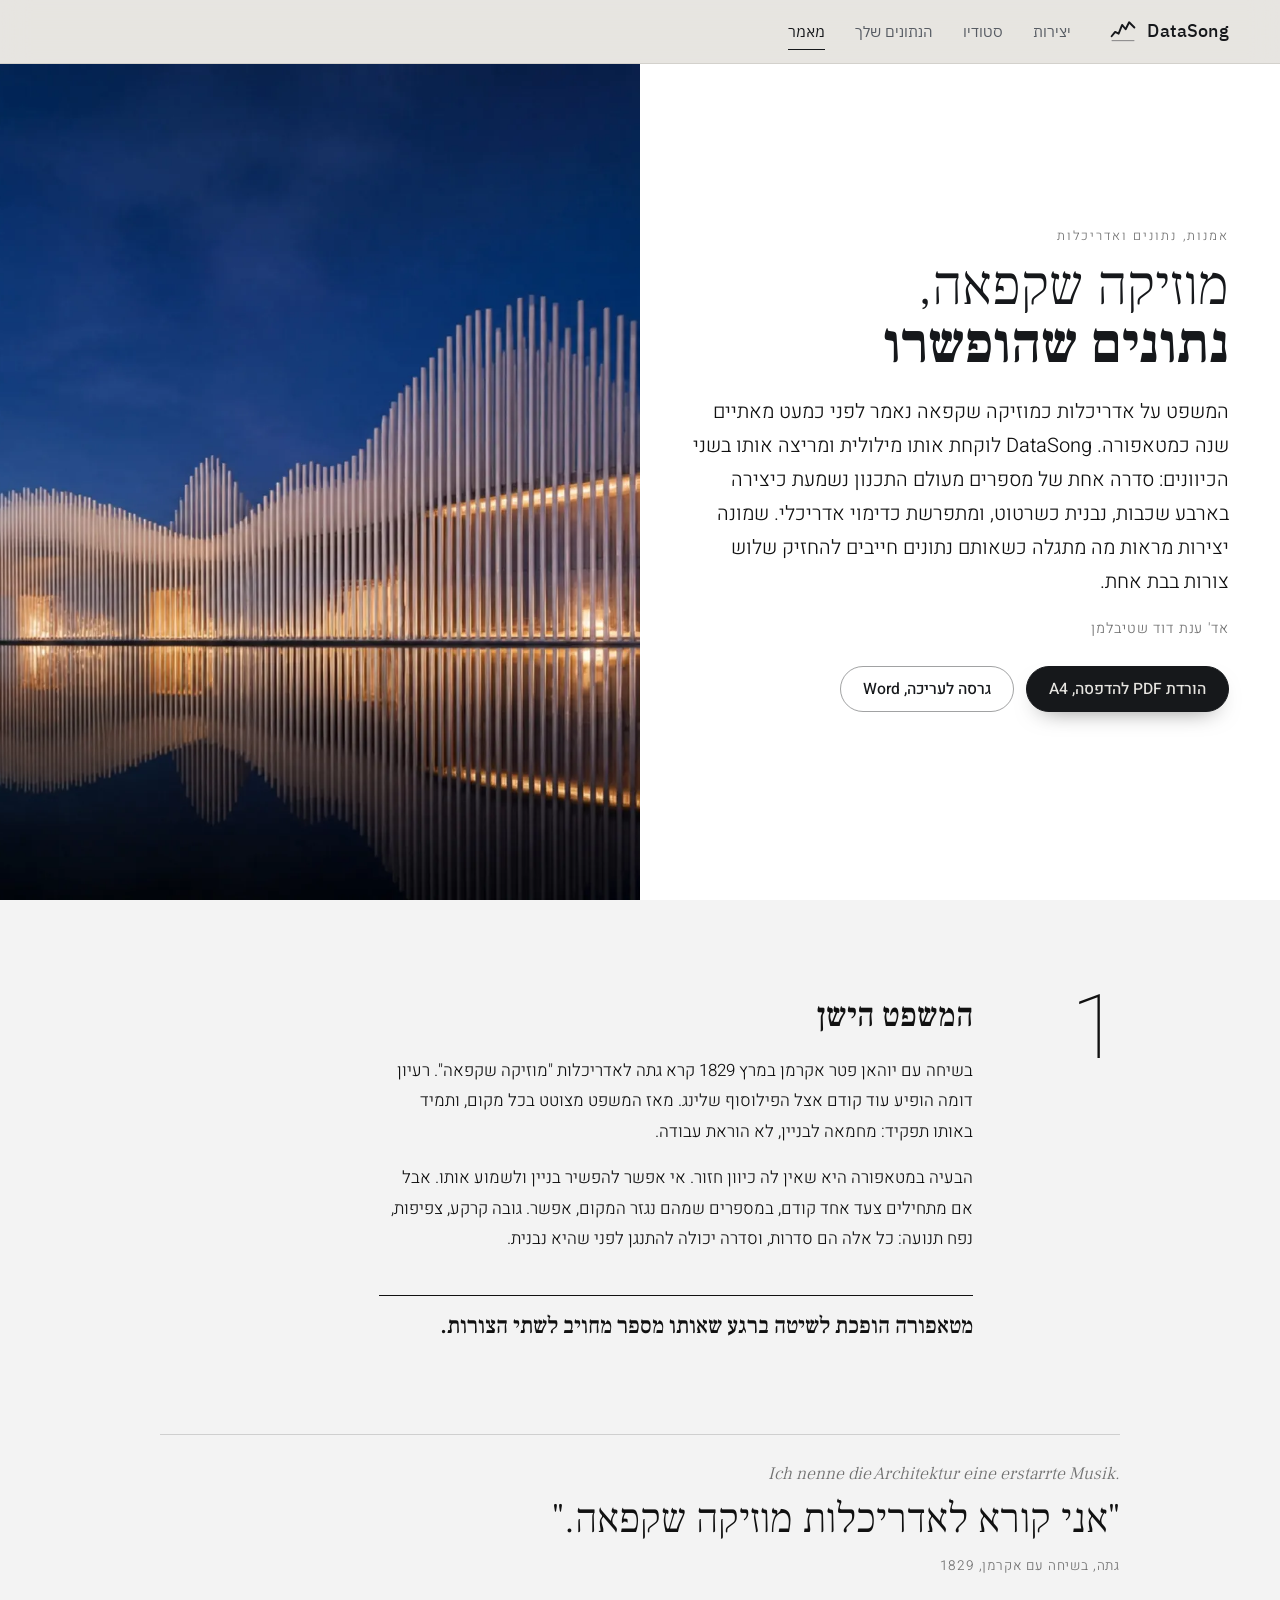
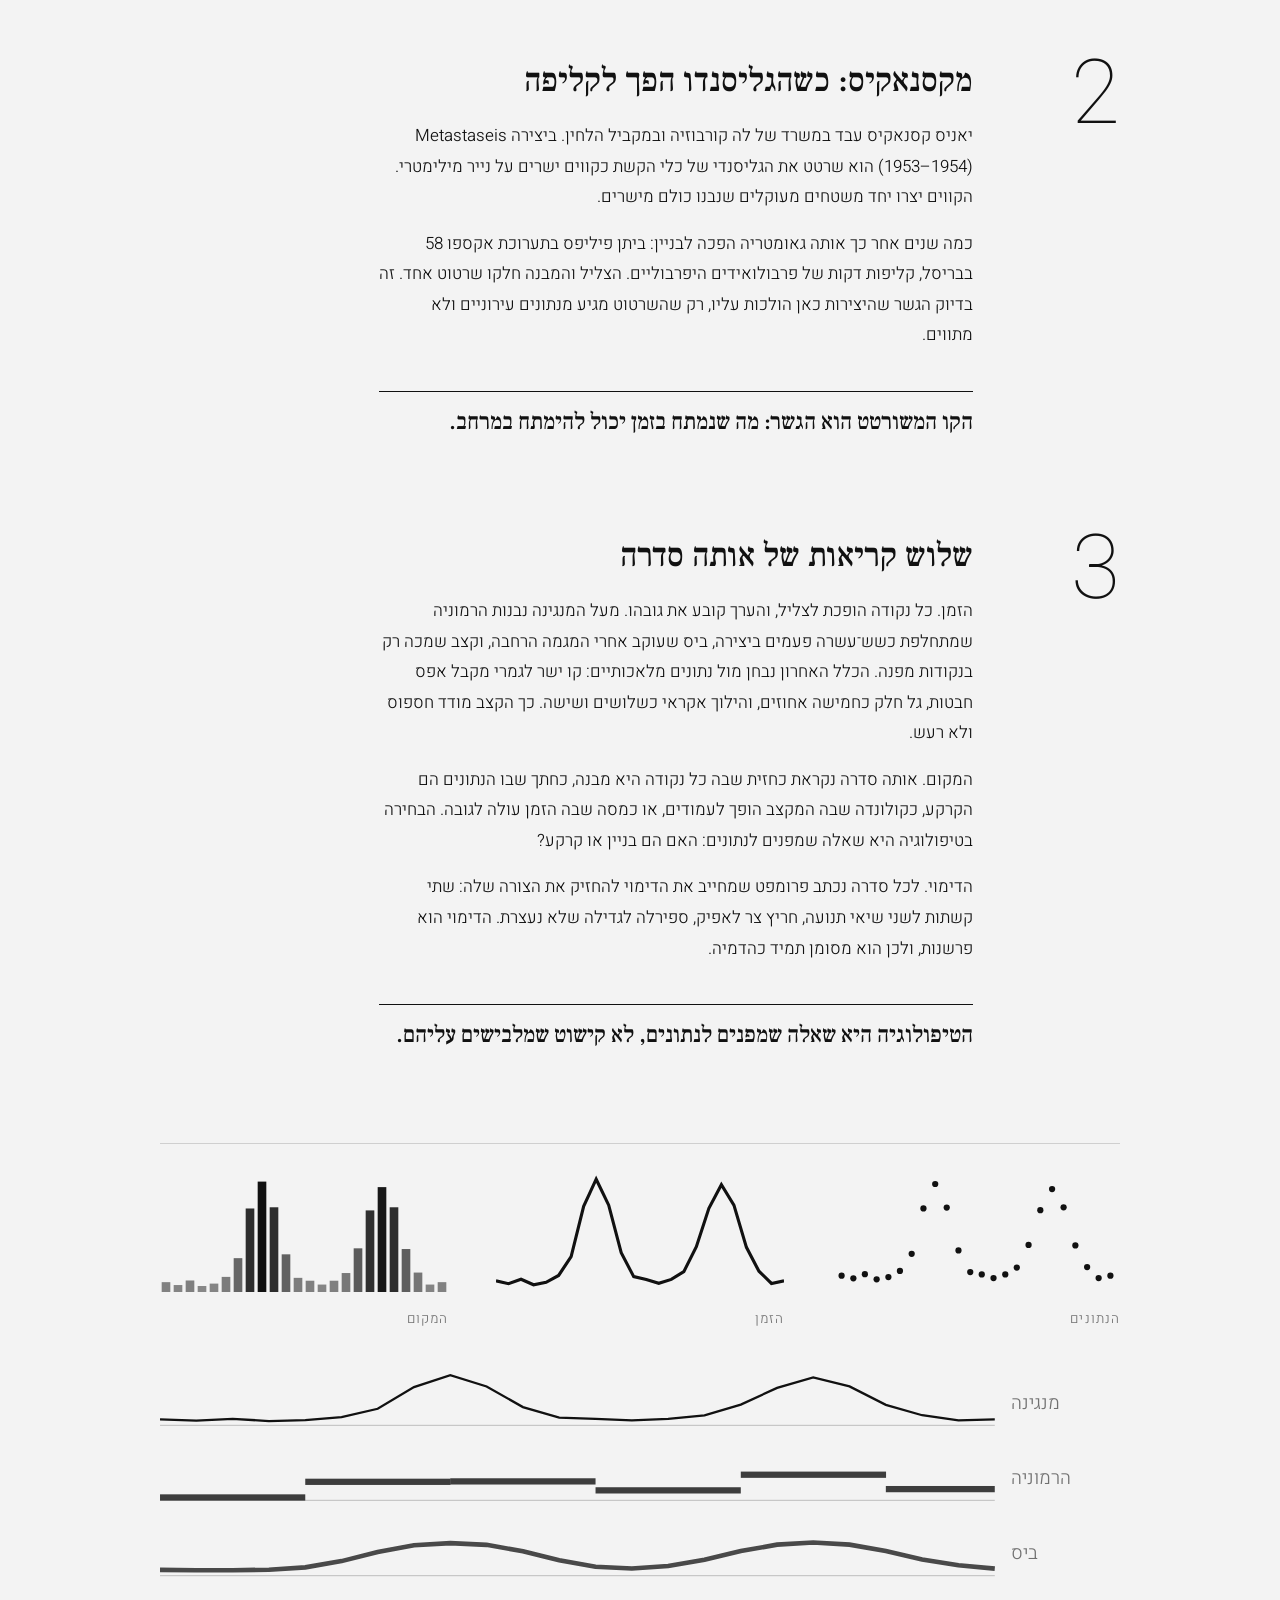
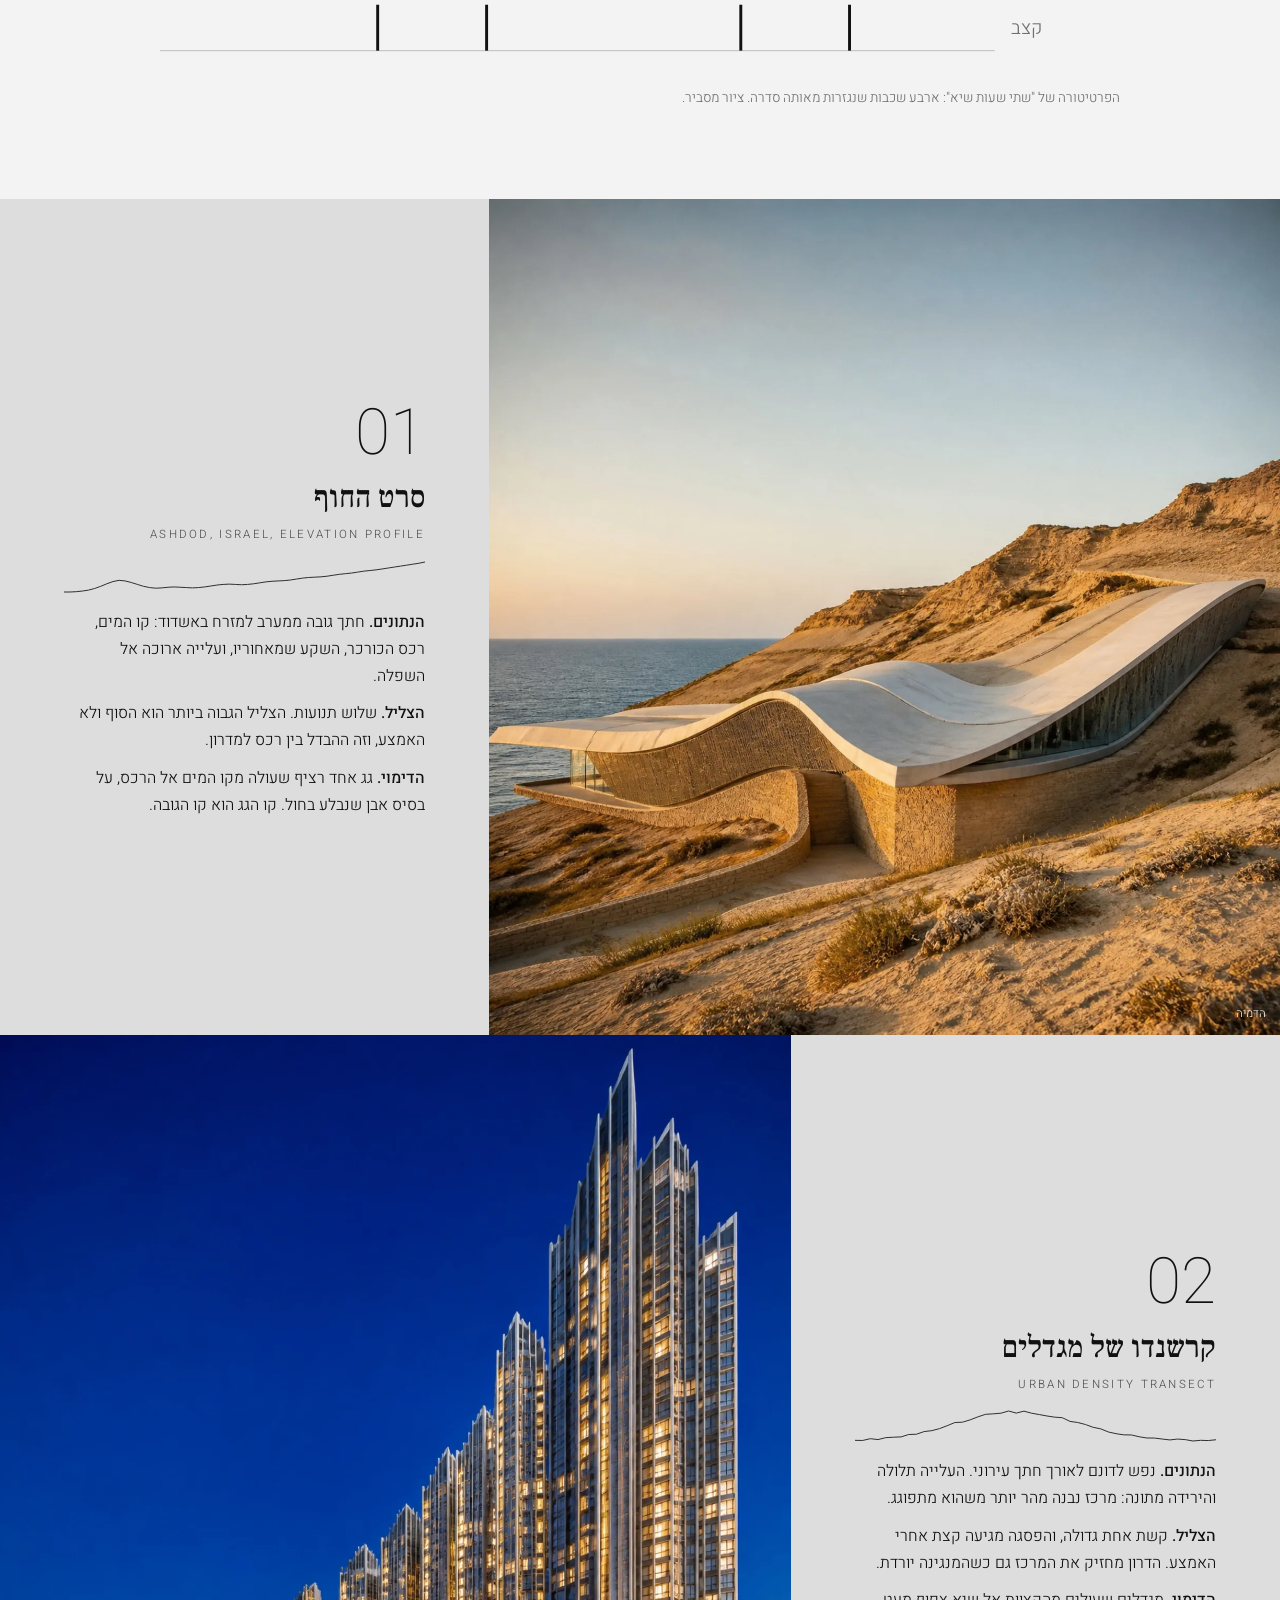
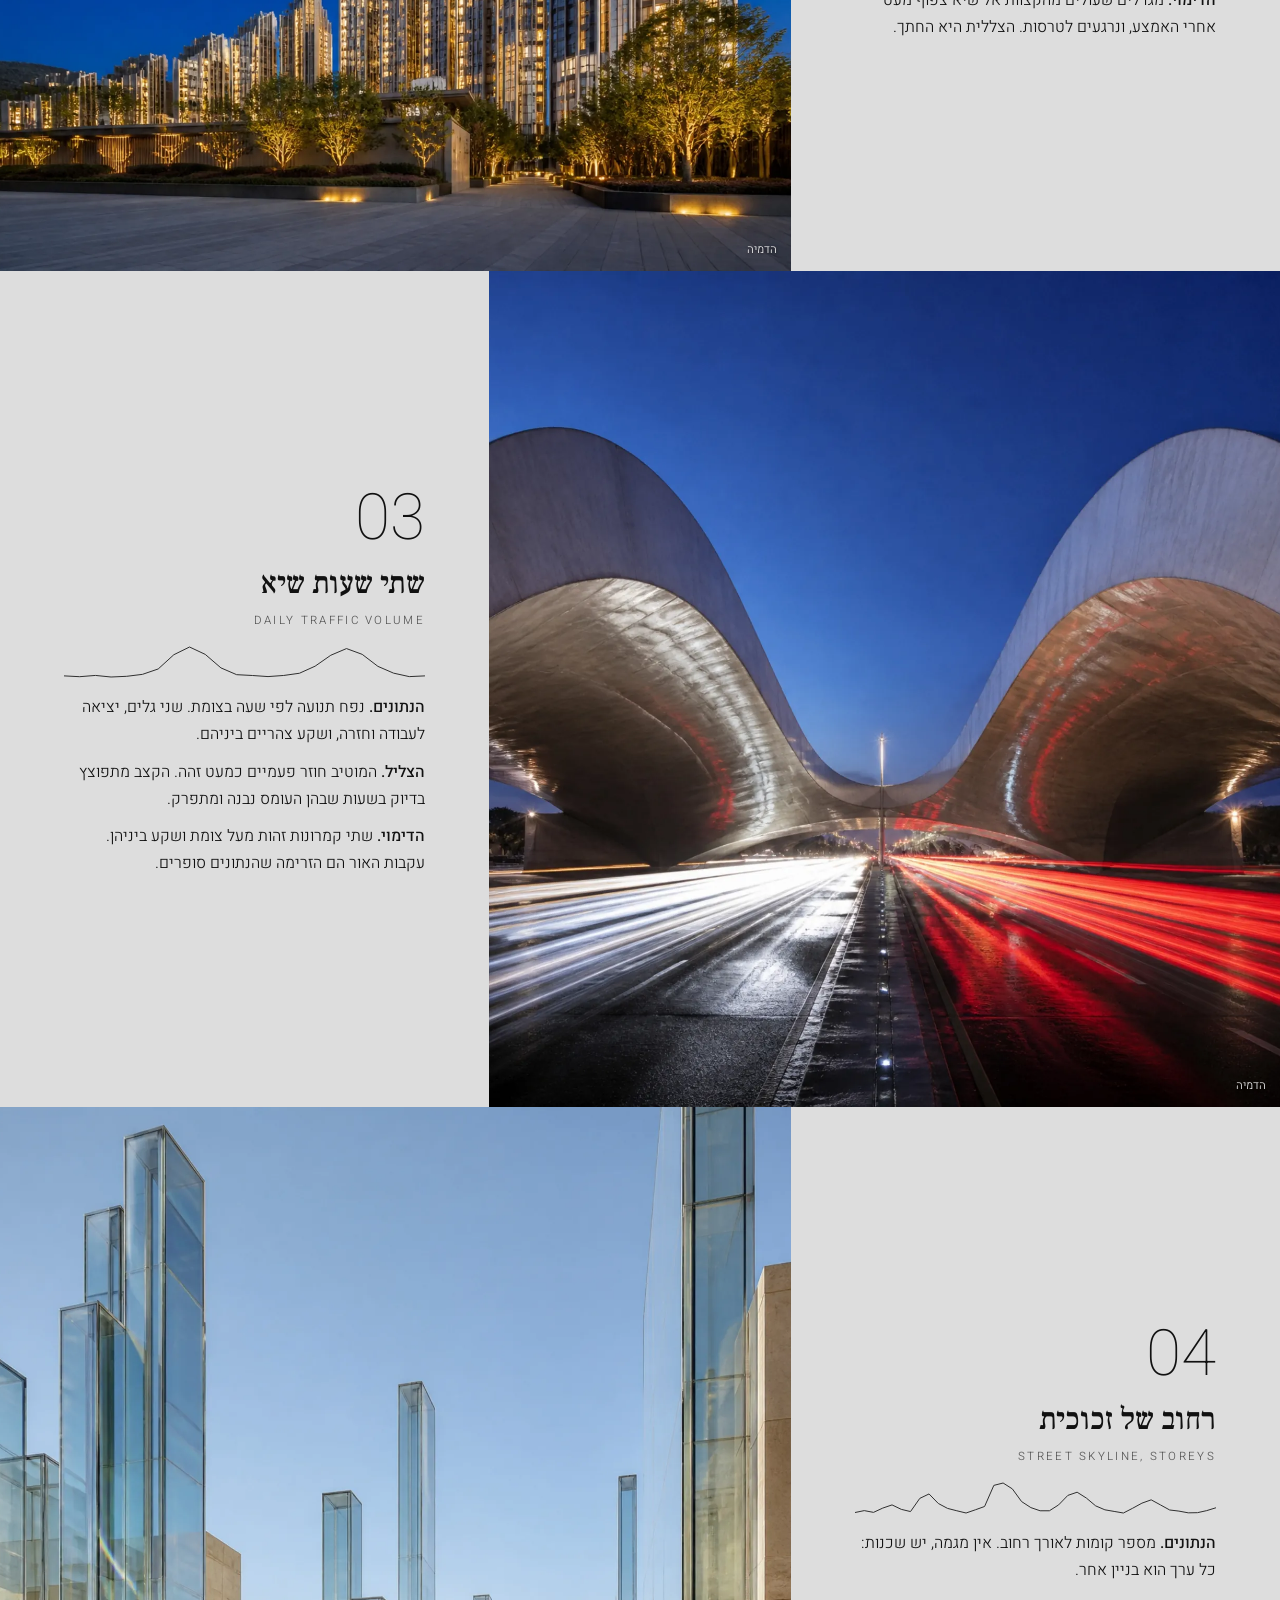
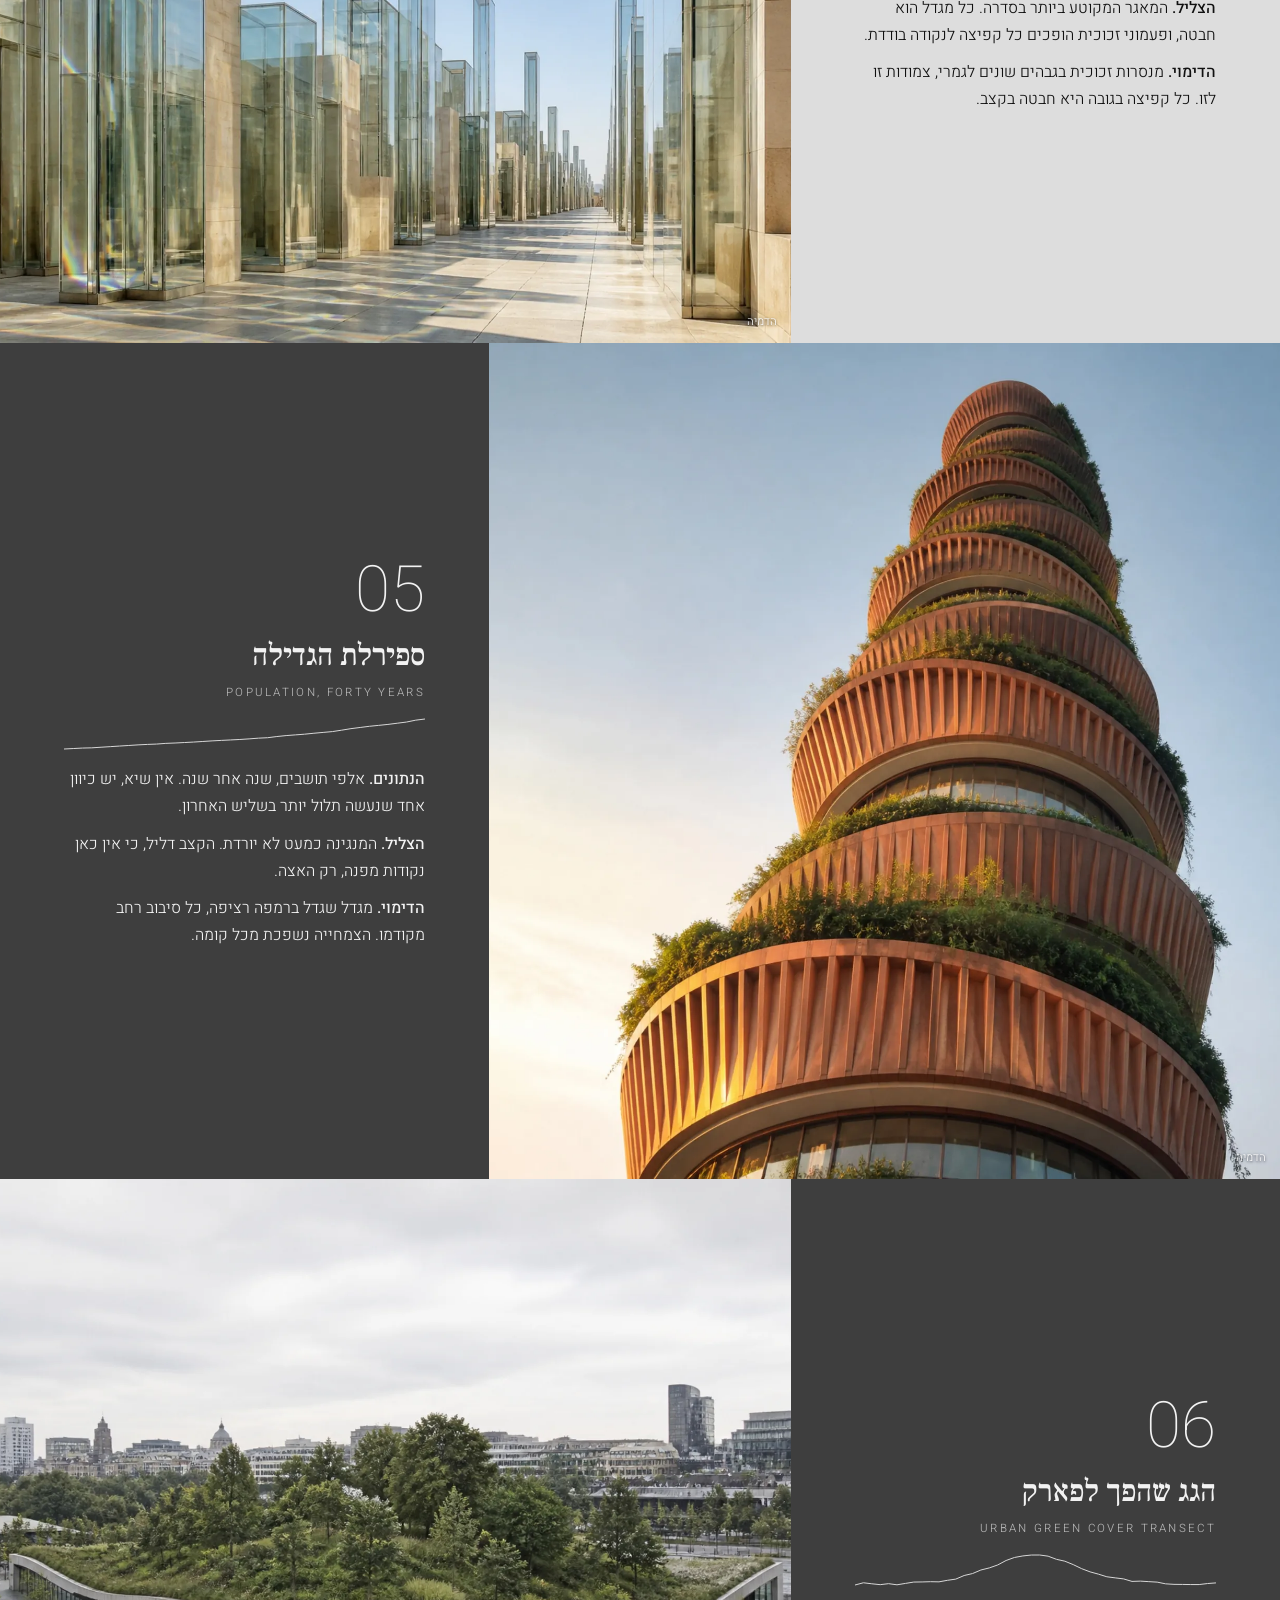
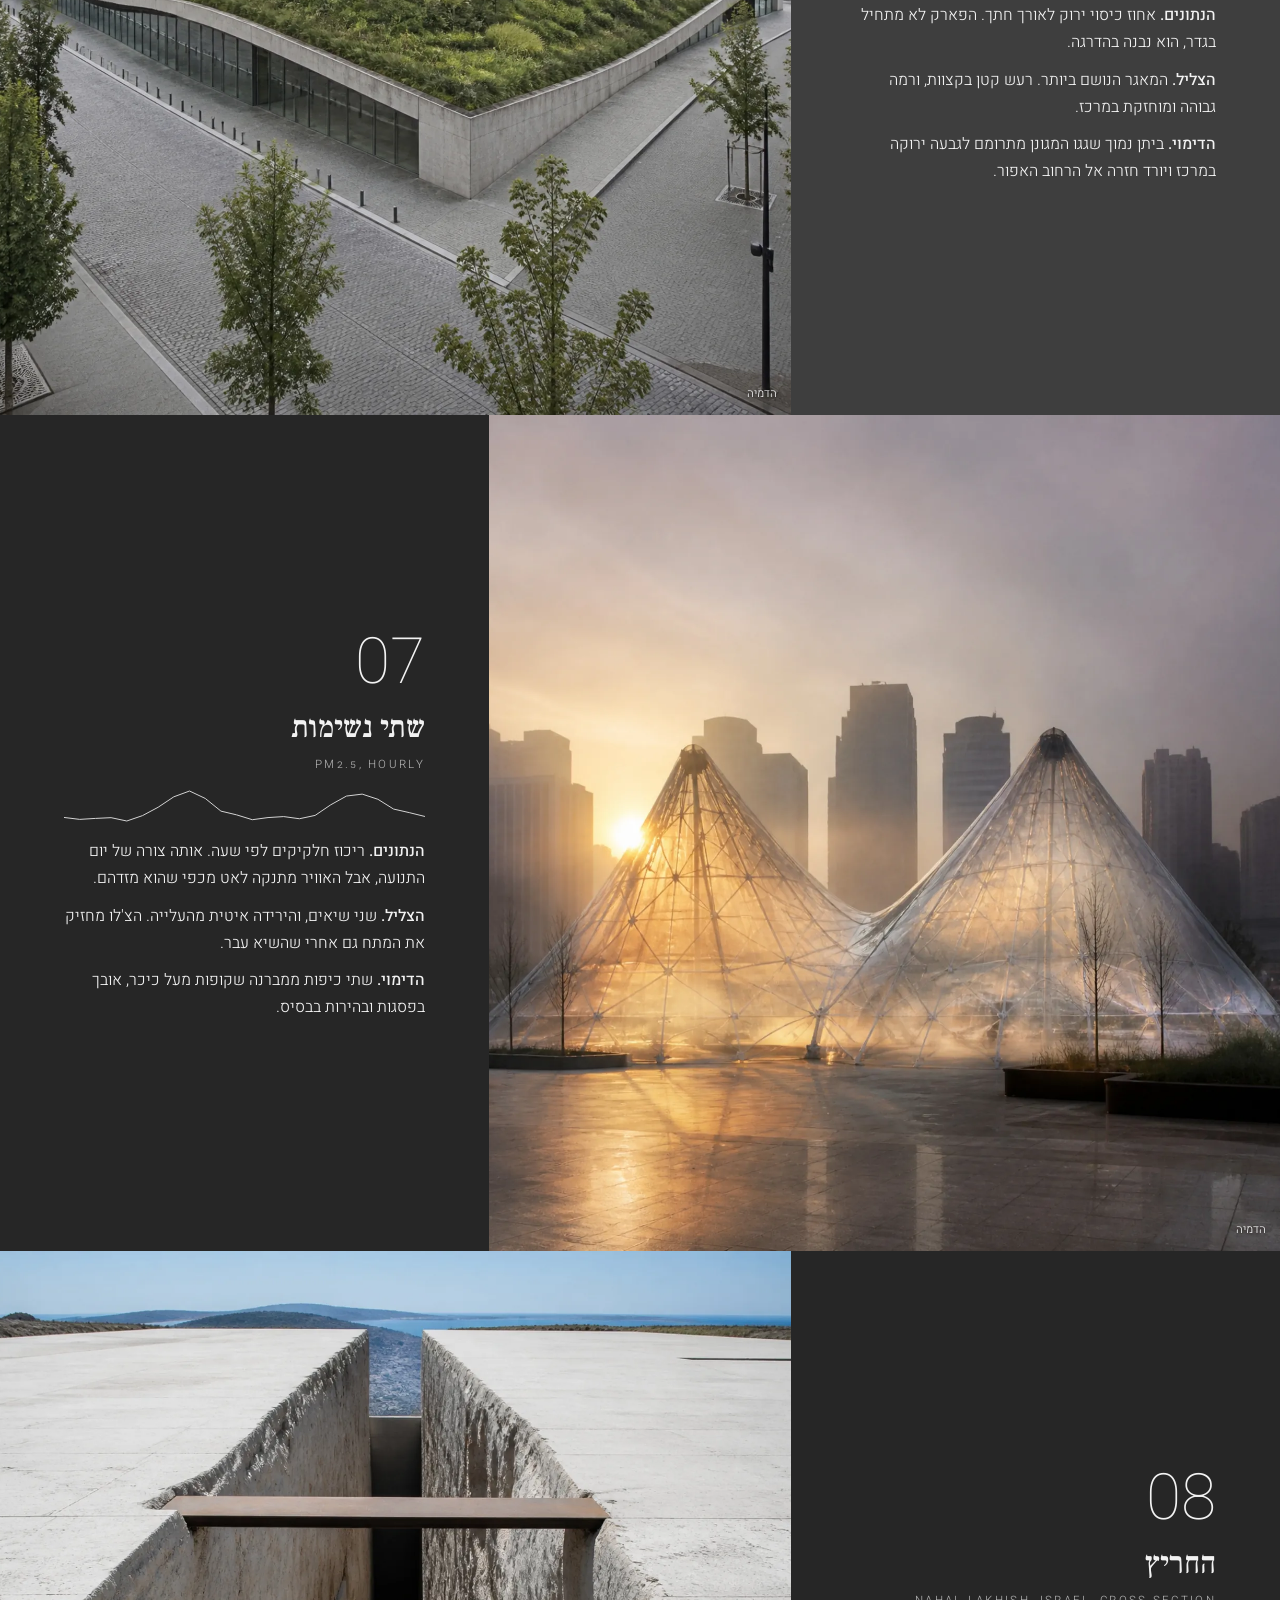
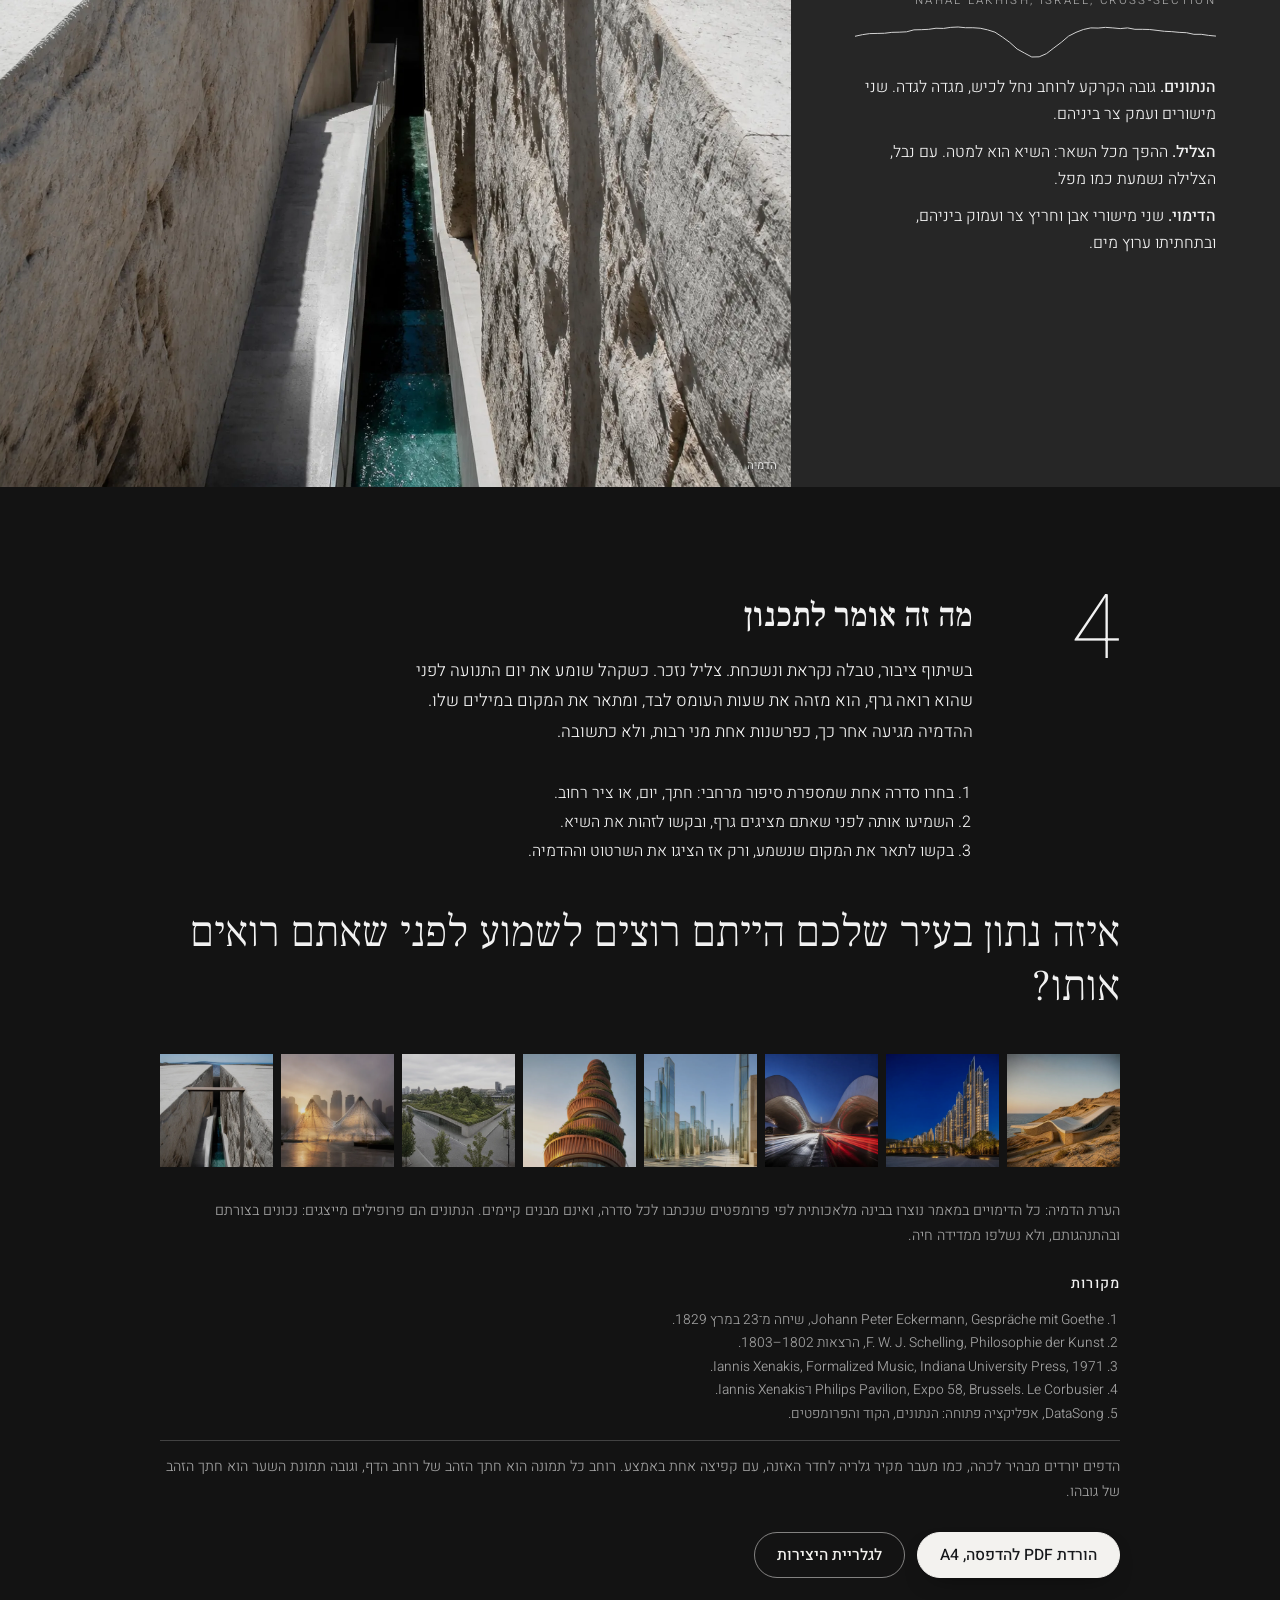
==== commit 70945a6b: "Fit every desktop screen to its content Studio fits one window: header, artwork, graph, reading and " ====
--- a/article.html
+++ b/article.html
@@ -87,6 +87,20 @@
 .score .ln{font-size:9px;fill:#707070;text-anchor:end}
 .score figcaption{margin-top:8px;font-size:.85rem;color:#707070}
 .wimg img{max-height:82vh}
+
+/* מסך מחשב: השער ומכל יצירה מסך אחד, בגובה החלון (ענת, 2026-10-27) */
+@media (min-width:1080px) and (min-height:600px){
+  .mag-cover{grid-template-columns:minmax(0,1fr) minmax(0,1fr);height:calc(100svh - var(--bar))}
+  .mag-cover img{height:100%;order:2}
+  .mag-cover-text{align-self:center}
+  .mag h1{font-size:clamp(2.4rem,4.4vw,4.2rem)}
+  .strip,.strip.img-left{height:calc(100svh - var(--bar));grid-template-columns:auto minmax(0,1fr)}
+  .strip.img-left{grid-template-columns:minmax(0,1fr) auto}
+  .strip{overflow:hidden}
+  .wimg{height:calc(100svh - var(--bar))}
+  .wimg img{height:calc(100svh - var(--bar));width:min(calc(100svh - var(--bar)),61.8vw);max-height:none}
+  .wtext{max-width:640px}
+}
 </style>
 <script src="https://appofapp-gh.vercel.app/ai-menu.js"></script>
 </head>
--- a/styles.css
+++ b/styles.css
@@ -260,13 +260,13 @@
 .status.ok{color:var(--ok)}
 .status.err{color:var(--err)}
 
-.strip{margin-top:clamp(48px,6vw,80px);padding-top:24px;border-top:1px solid var(--rule)}
-.strip-title{margin:0 0 16px;font-weight:300;font-size:1.2rem;color:var(--ink2)}
-.strip-row{display:grid;grid-auto-flow:column;grid-auto-columns:minmax(150px,1fr);gap:14px;overflow-x:auto;padding-bottom:8px;scrollbar-width:thin}
-.strip a{text-decoration:none;color:var(--ink2);font-size:.82rem;min-width:0}
-.strip a img{aspect-ratio:1;object-fit:cover;width:100%;margin-bottom:8px;opacity:.72;transition:opacity .3s}
-.strip a:hover img,.strip a[aria-current="true"] img{opacity:1}
-.strip a[aria-current="true"]{color:var(--ink)}
+.more{margin-top:clamp(48px,6vw,80px);padding-top:24px;border-top:1px solid var(--rule)}
+.more-title{margin:0 0 16px;font-weight:300;font-size:1.2rem;color:var(--ink2)}
+.more-row{display:grid;grid-auto-flow:column;grid-auto-columns:minmax(150px,1fr);gap:14px;overflow-x:auto;padding-bottom:8px;scrollbar-width:thin}
+.more a{text-decoration:none;color:var(--ink2);font-size:.82rem;min-width:0}
+.more a img{aspect-ratio:1;object-fit:cover;width:100%;margin-bottom:8px;opacity:.72;transition:opacity .3s}
+.more a:hover img,.more a[aria-current="true"] img{opacity:1}
+.more a[aria-current="true"]{color:var(--ink)}
 
 /* ---------- מגירת הכיוונון: מתחת לסרגל ---------- */
 .tune{
@@ -374,3 +374,63 @@
   .actions .act-sep{flex-basis:100%;height:0}
   .saverow{grid-template-columns:minmax(0,1fr)}
 }
+
+/* ==========================================================================
+   מסך מחשב: כל מסך מציג את התוכן שלו במלואו בגובה החלון (ענת, 2026-10-27).
+   הסטודיו כולו במבט אחד; בדף הבית כל אזור הוא מסך אחד.
+   ========================================================================== */
+@media (min-width: 1080px) and (min-height: 600px){
+  /* ---- הסטודיו ---- */
+  .view-studio{
+    height:calc(100svh - var(--bar));padding:16px var(--gut) 14px;
+    display:grid;grid-template-rows:auto minmax(0,1fr) auto;gap:14px;overflow:hidden
+  }
+  .studio-head{margin:0;align-items:center}
+  .work-no{font-size:.95rem;margin-bottom:0}
+  .work-title{font-size:clamp(1.8rem,3vw,2.7rem)}
+  .work-short{margin-top:4px;font-size:.98rem}
+  .play{width:72px;height:72px}
+  .stage{grid-template-columns:auto minmax(0,1fr);min-height:0;height:100%;align-items:stretch}
+  .space{display:flex;flex-direction:column;min-height:0;height:100%}
+  .seg{align-self:flex-start;margin-bottom:10px;flex:0 0 auto}
+  .archframe{flex:1 1 auto;min-height:0;height:auto;width:auto;aspect-ratio:1/1;max-width:min(46vw,100%)}
+  .ip.read{margin-top:10px;flex:0 0 auto;max-width:min(46vw,640px);font-size:.92rem}
+  .time{display:grid;grid-template-rows:minmax(0,1fr) auto auto;min-height:0;height:100%;gap:12px}
+  .vizwrap{min-height:0;display:flex;flex-direction:column;padding:14px 16px 8px}
+  #viz{flex:1 1 auto;min-height:0;height:100%;width:100%}
+  .interp{margin:0;max-height:34vh;overflow-y:auto;gap:10px;padding-inline-end:4px;font-size:.94rem}
+  .ip{grid-template-columns:6.5em minmax(0,1fr);line-height:1.6}
+  .actions{margin:0;padding-top:12px}
+  .more{margin:0;padding-top:10px}
+  .more-title{display:none}
+  .more-row{grid-auto-columns:minmax(0,1fr);overflow:visible;padding:0}
+  .more a{display:flex;align-items:center;gap:8px;font-size:.78rem}
+  .more a img{width:44px;height:44px;flex:0 0 auto;margin:0}
+  .more a span{overflow:hidden;text-overflow:ellipsis;white-space:nowrap}
+
+  /* ---- דף הבית: כל אזור מסך אחד ---- */
+  .hero{height:calc(100svh - var(--bar));min-height:0;max-height:none}
+  .method,.works{min-height:calc(100svh - var(--bar));display:flex;flex-direction:column;justify-content:center}
+  .method{padding-top:48px;padding-bottom:48px}
+  .method-steps{margin-top:clamp(64px,9vh,110px)}
+  .m-glyph{width:100%;height:clamp(110px,24vh,240px);margin:6px 0 22px}
+  .method-steps h3{font-size:1.4rem}
+  .method-steps p{font-size:1.05rem}
+  .works{padding-top:32px;padding-bottom:32px}
+  .works-head{margin-bottom:20px}
+  .gallery{
+    height:calc(100svh - var(--bar) - 150px);
+    grid-template-columns:repeat(4,minmax(0,1fr));grid-template-rows:repeat(2,minmax(0,1fr));gap:18px 20px
+  }
+  .gallery .work:nth-child(n){grid-column:auto;min-height:0}
+  .gallery .work:nth-child(n) .work-frame{aspect-ratio:auto;flex:1 1 auto;min-height:0}
+  .work-meta{padding-top:10px}
+  .work-n{font-size:1.25rem}
+  .work-t{font-size:.98rem}
+  .work-s{font-size:.84rem;display:-webkit-box;-webkit-line-clamp:1;-webkit-box-orient:vertical;overflow:hidden}
+  .essay-band{height:calc(100svh - var(--bar));min-height:0}
+  .essay-img{min-height:0;height:100%}
+
+  /* ---- הנתונים שלך ---- */
+  .view-data{min-height:calc(100svh - var(--bar))}
+}
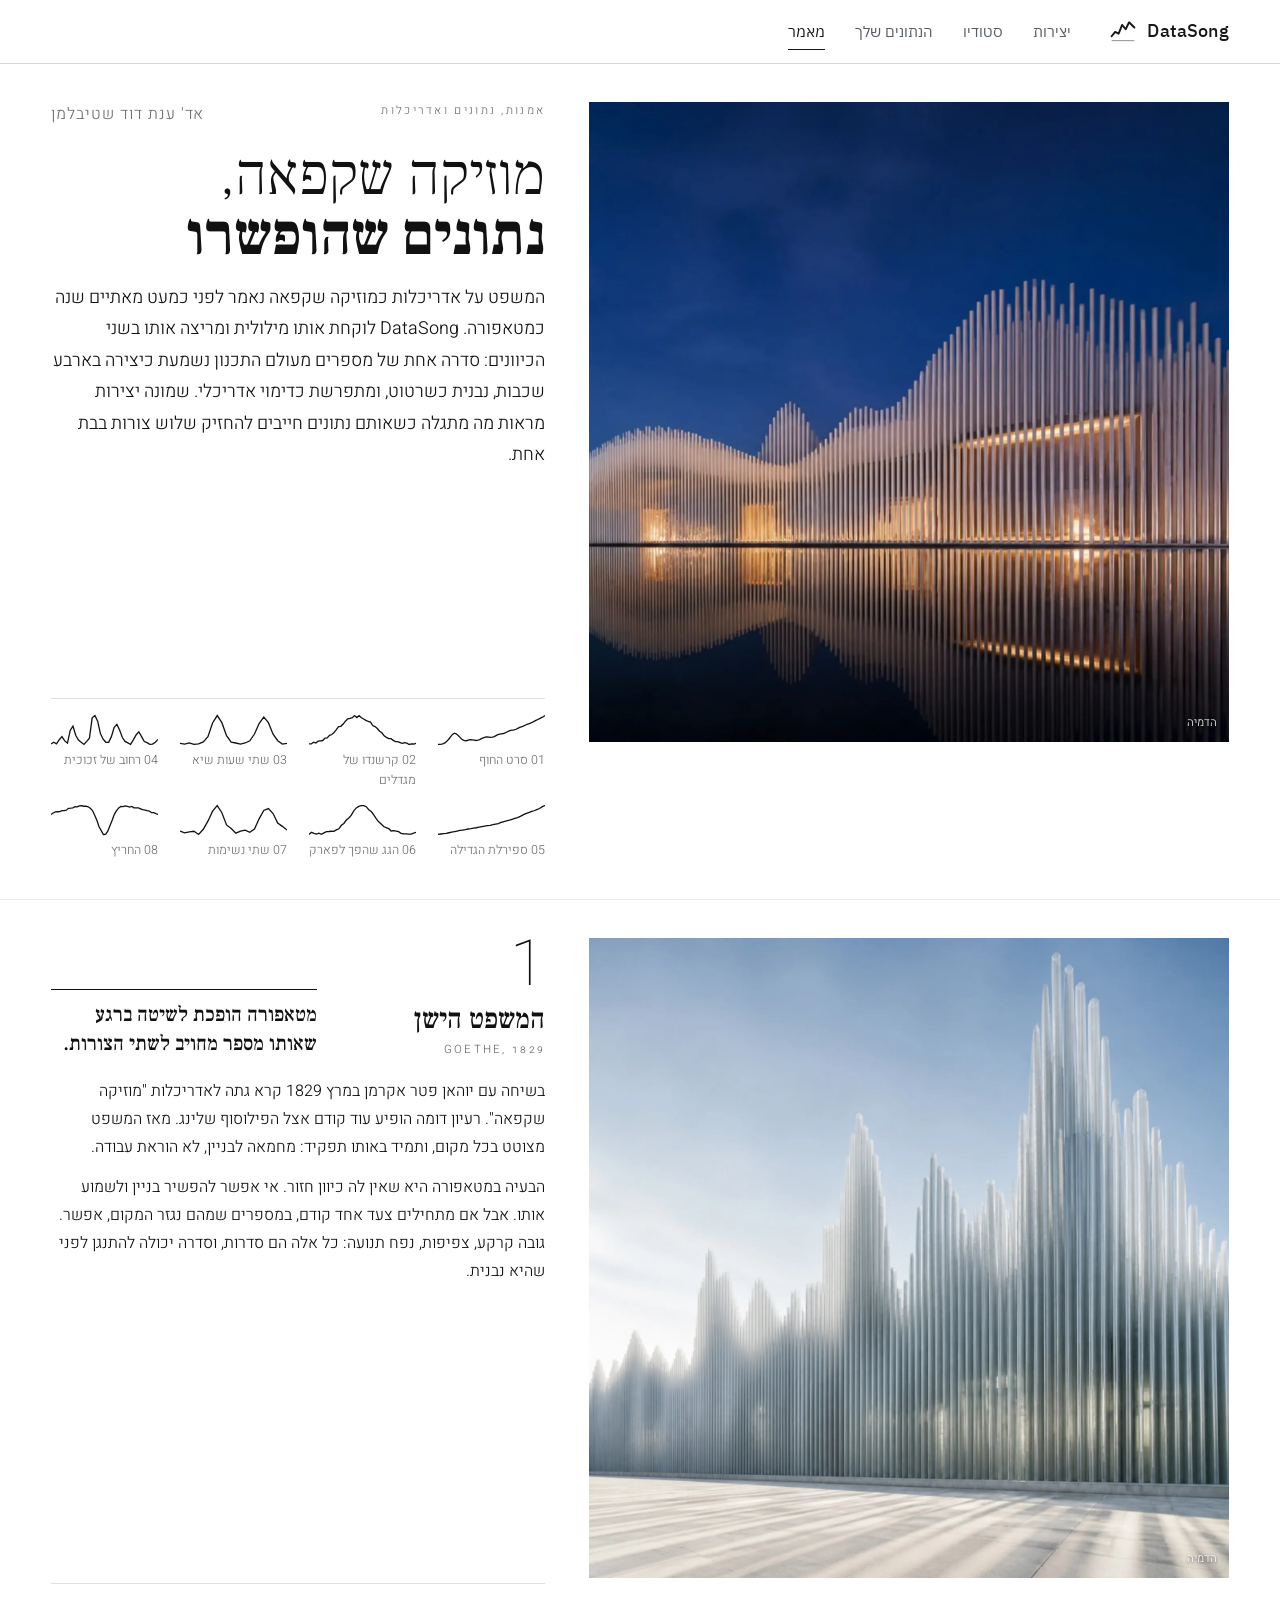
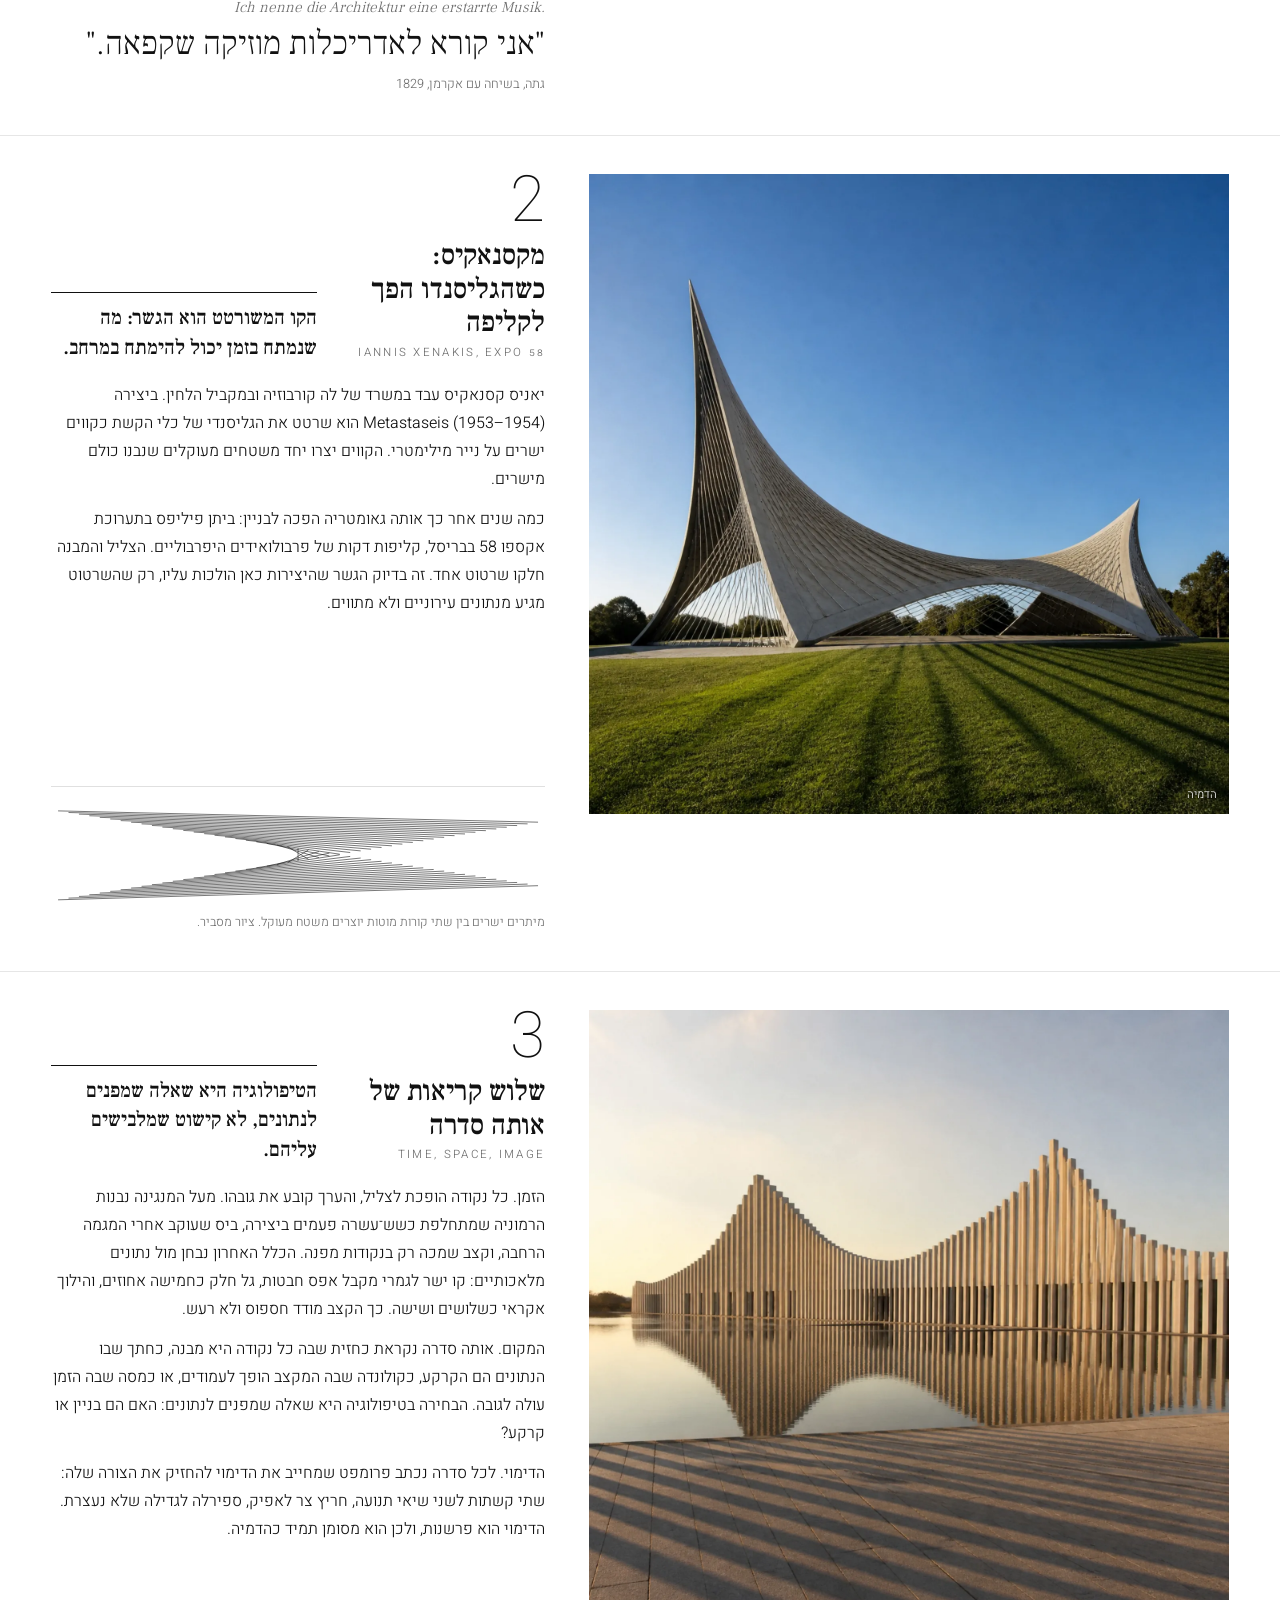
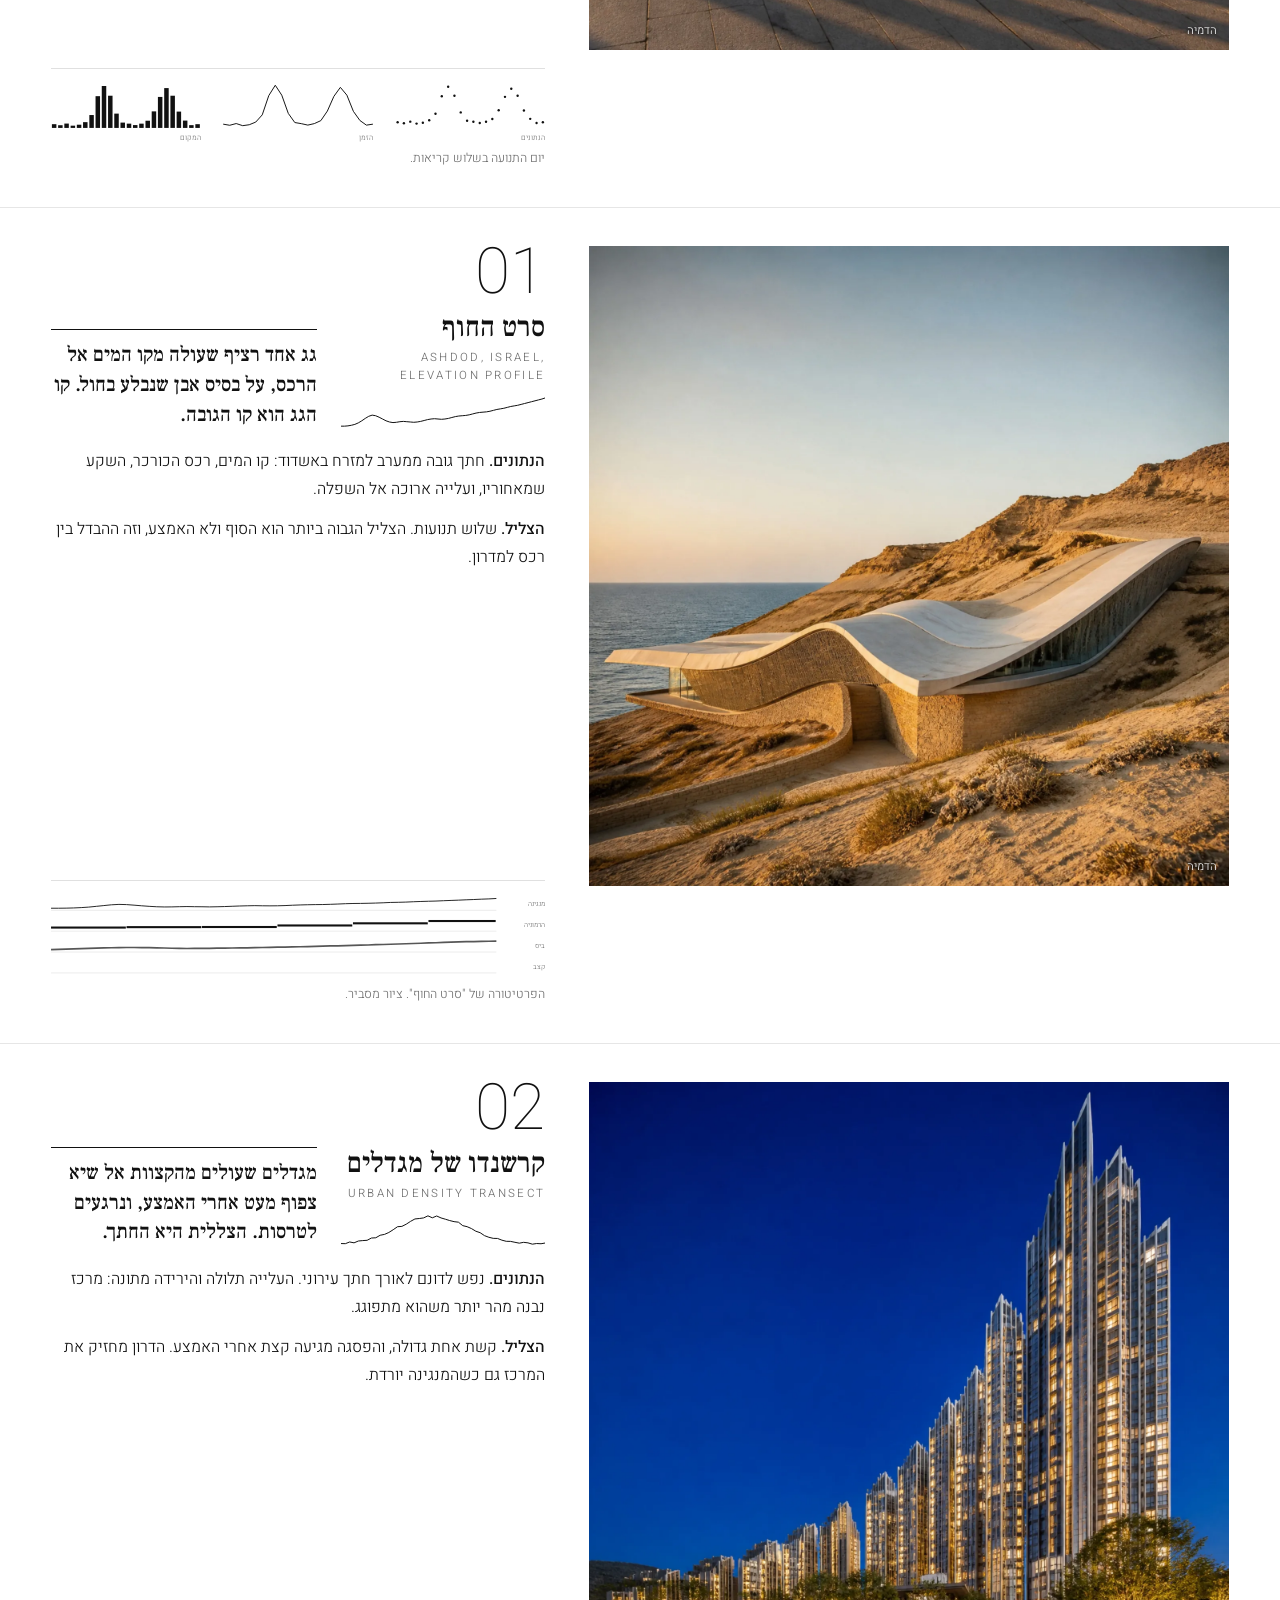
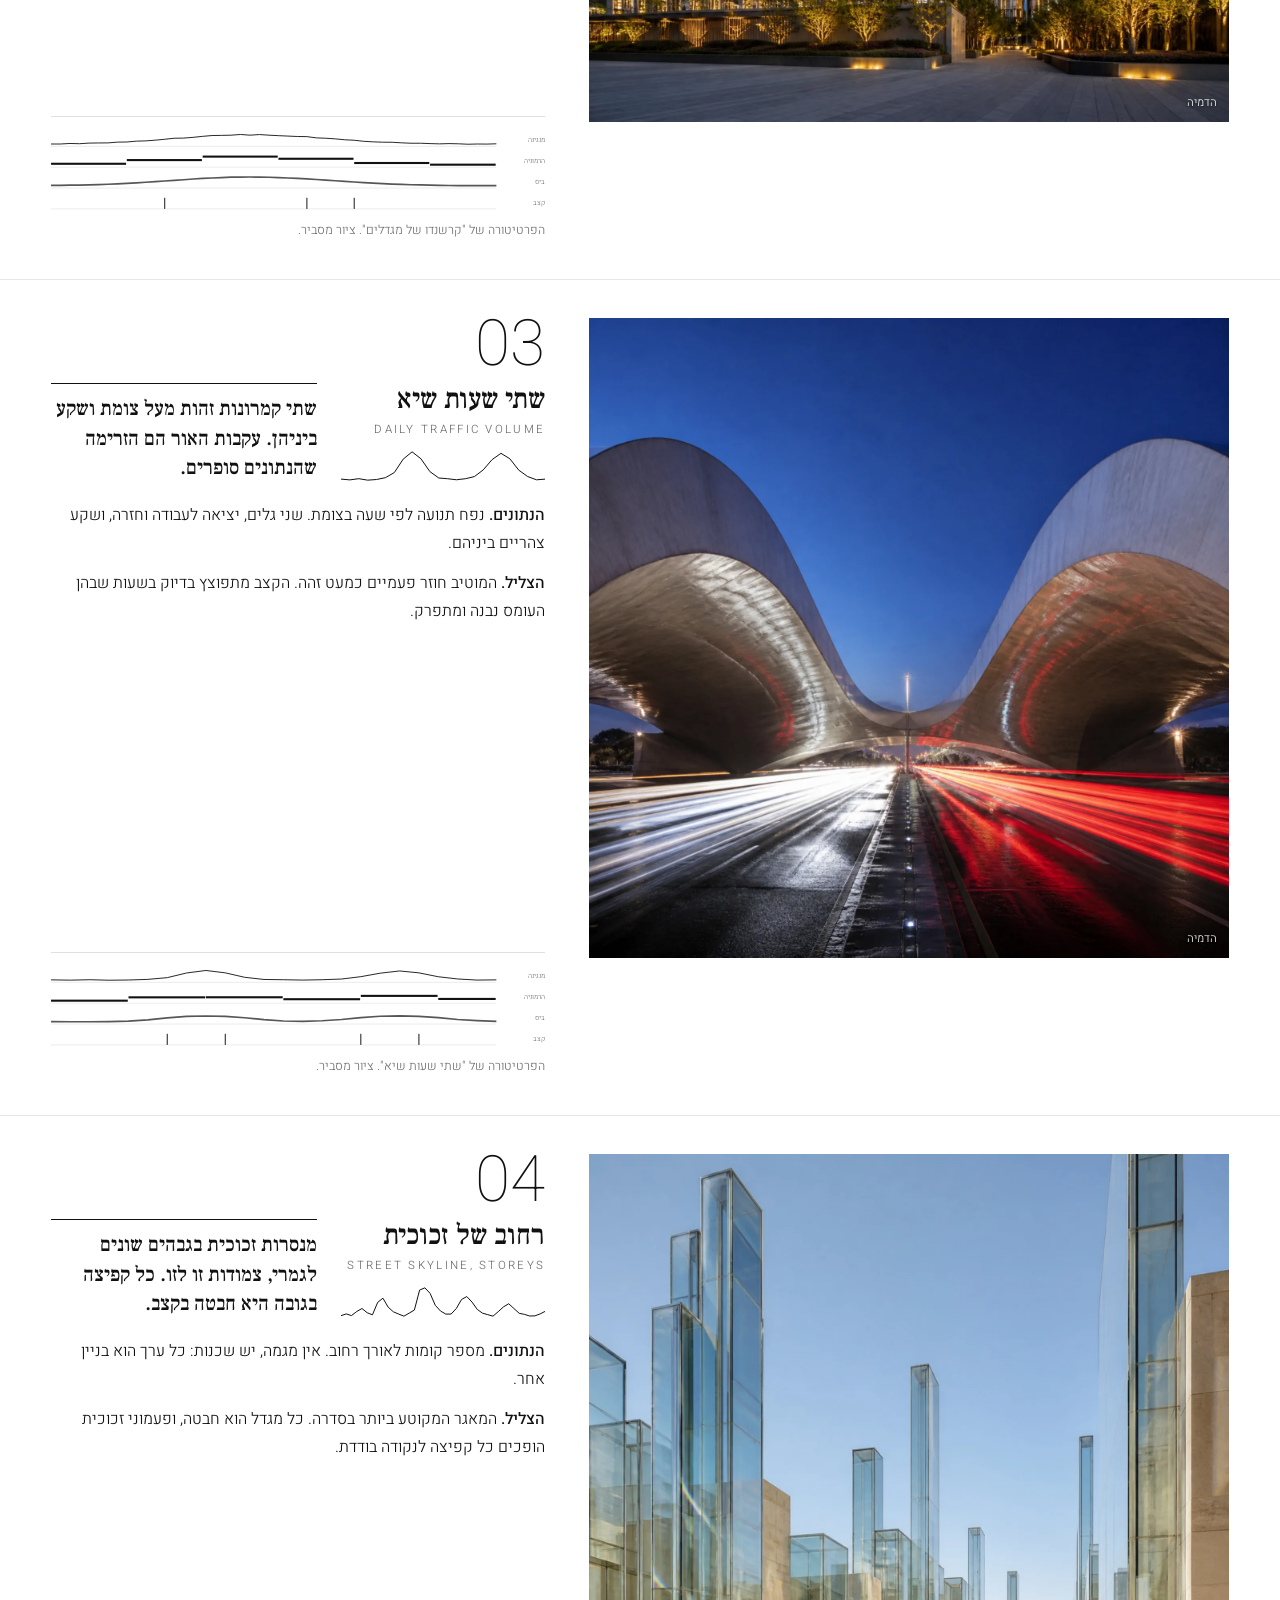
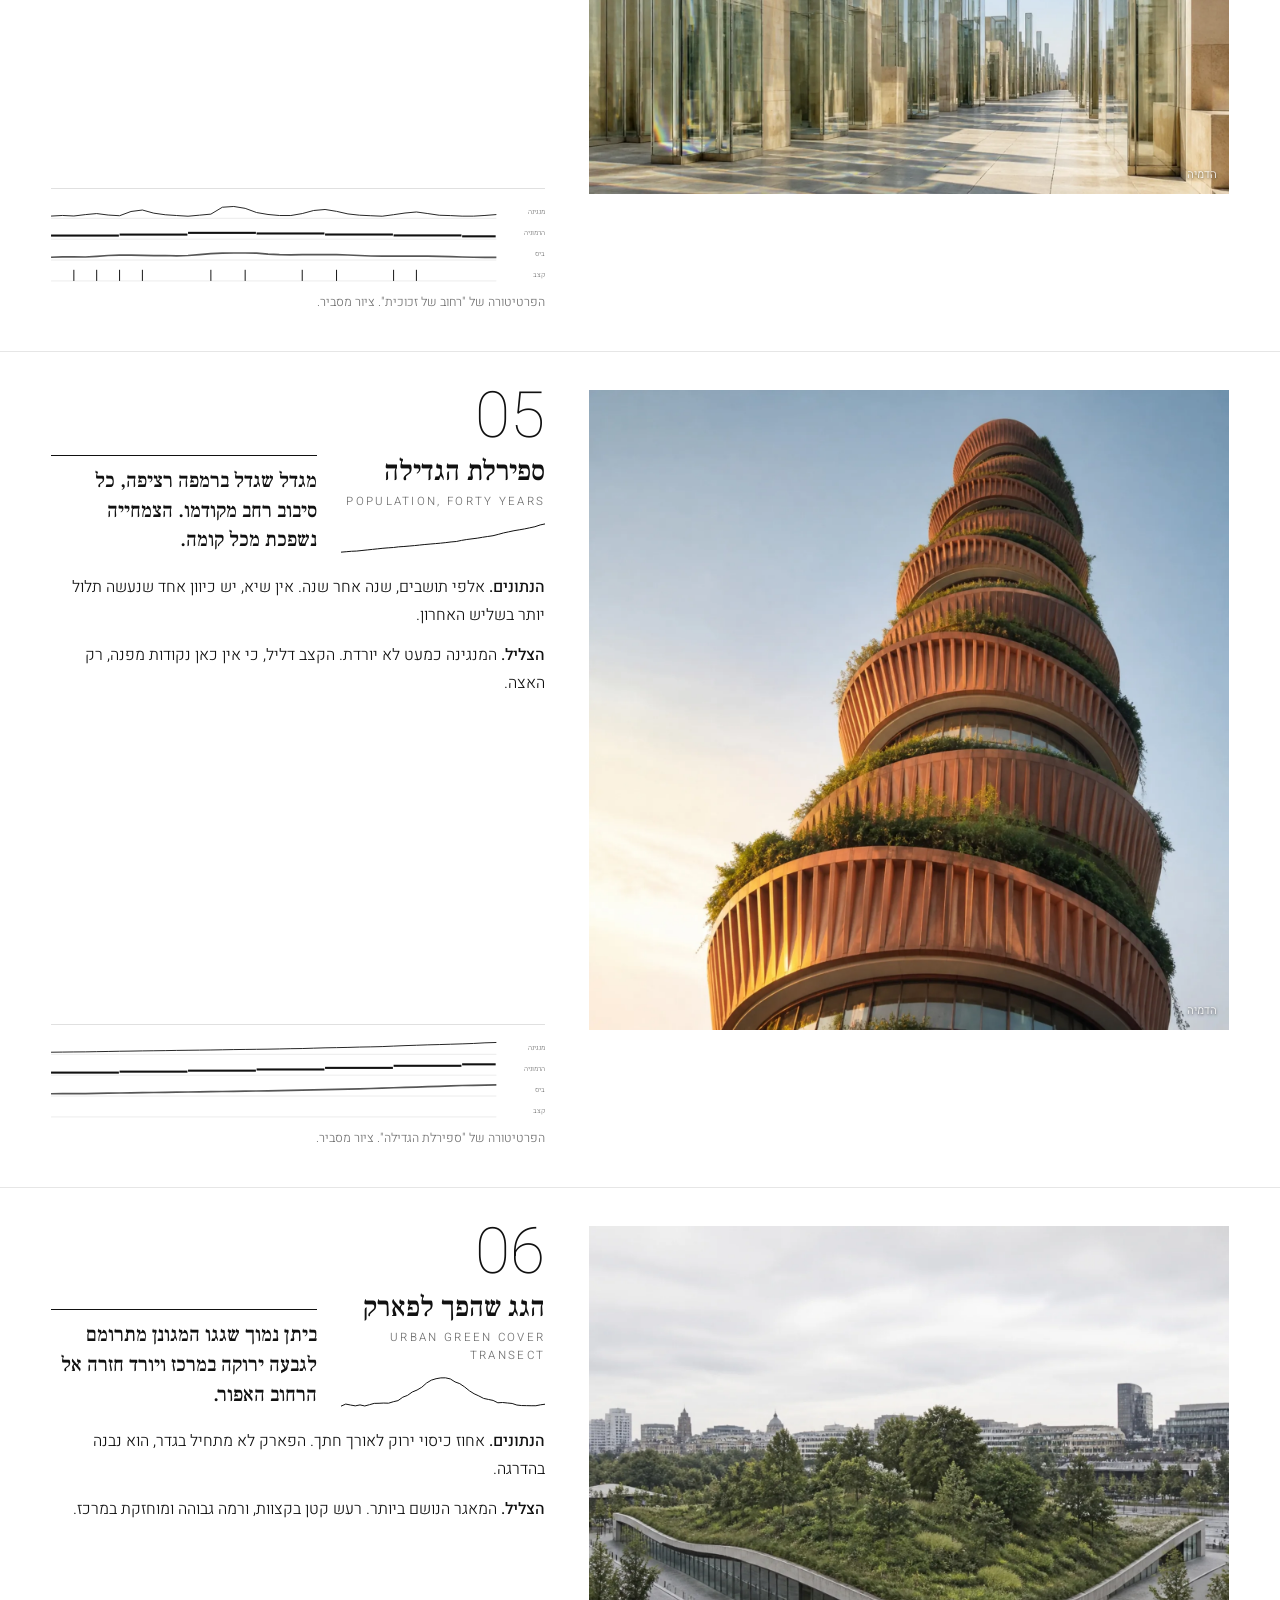
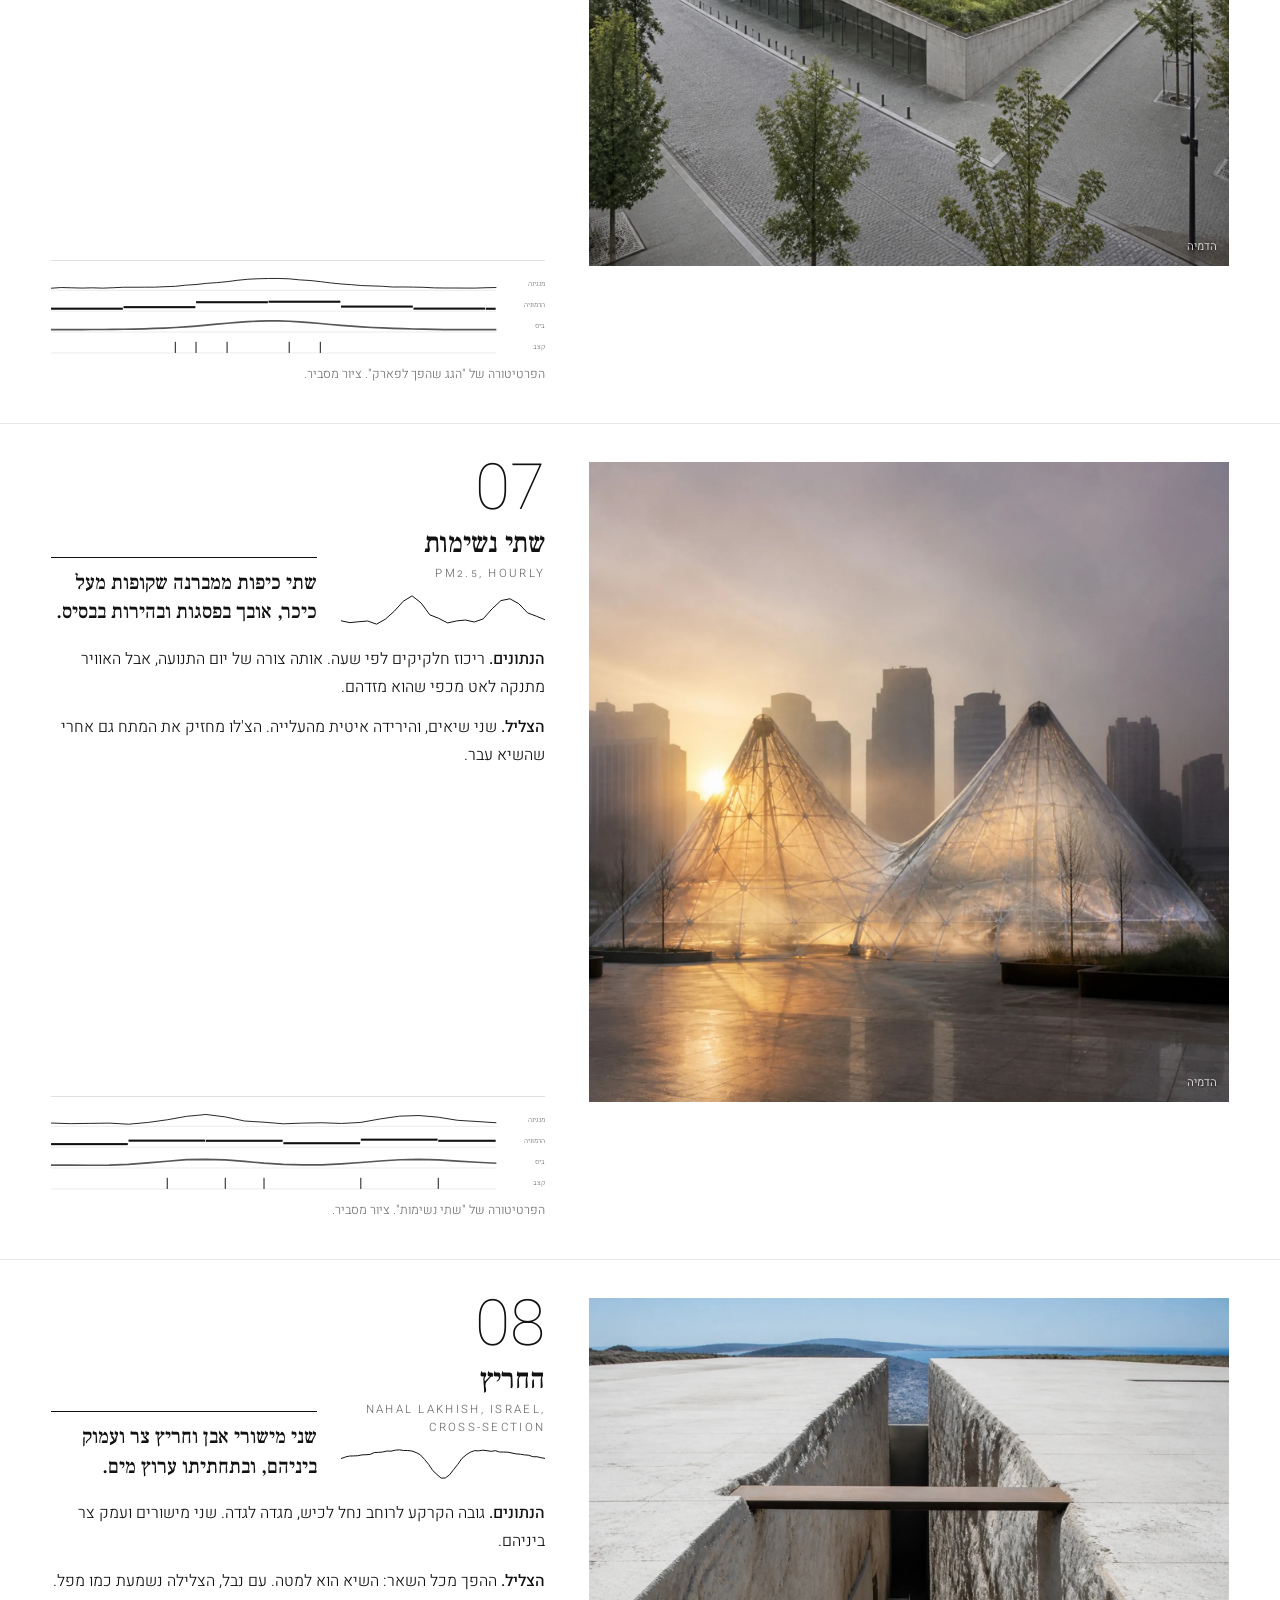
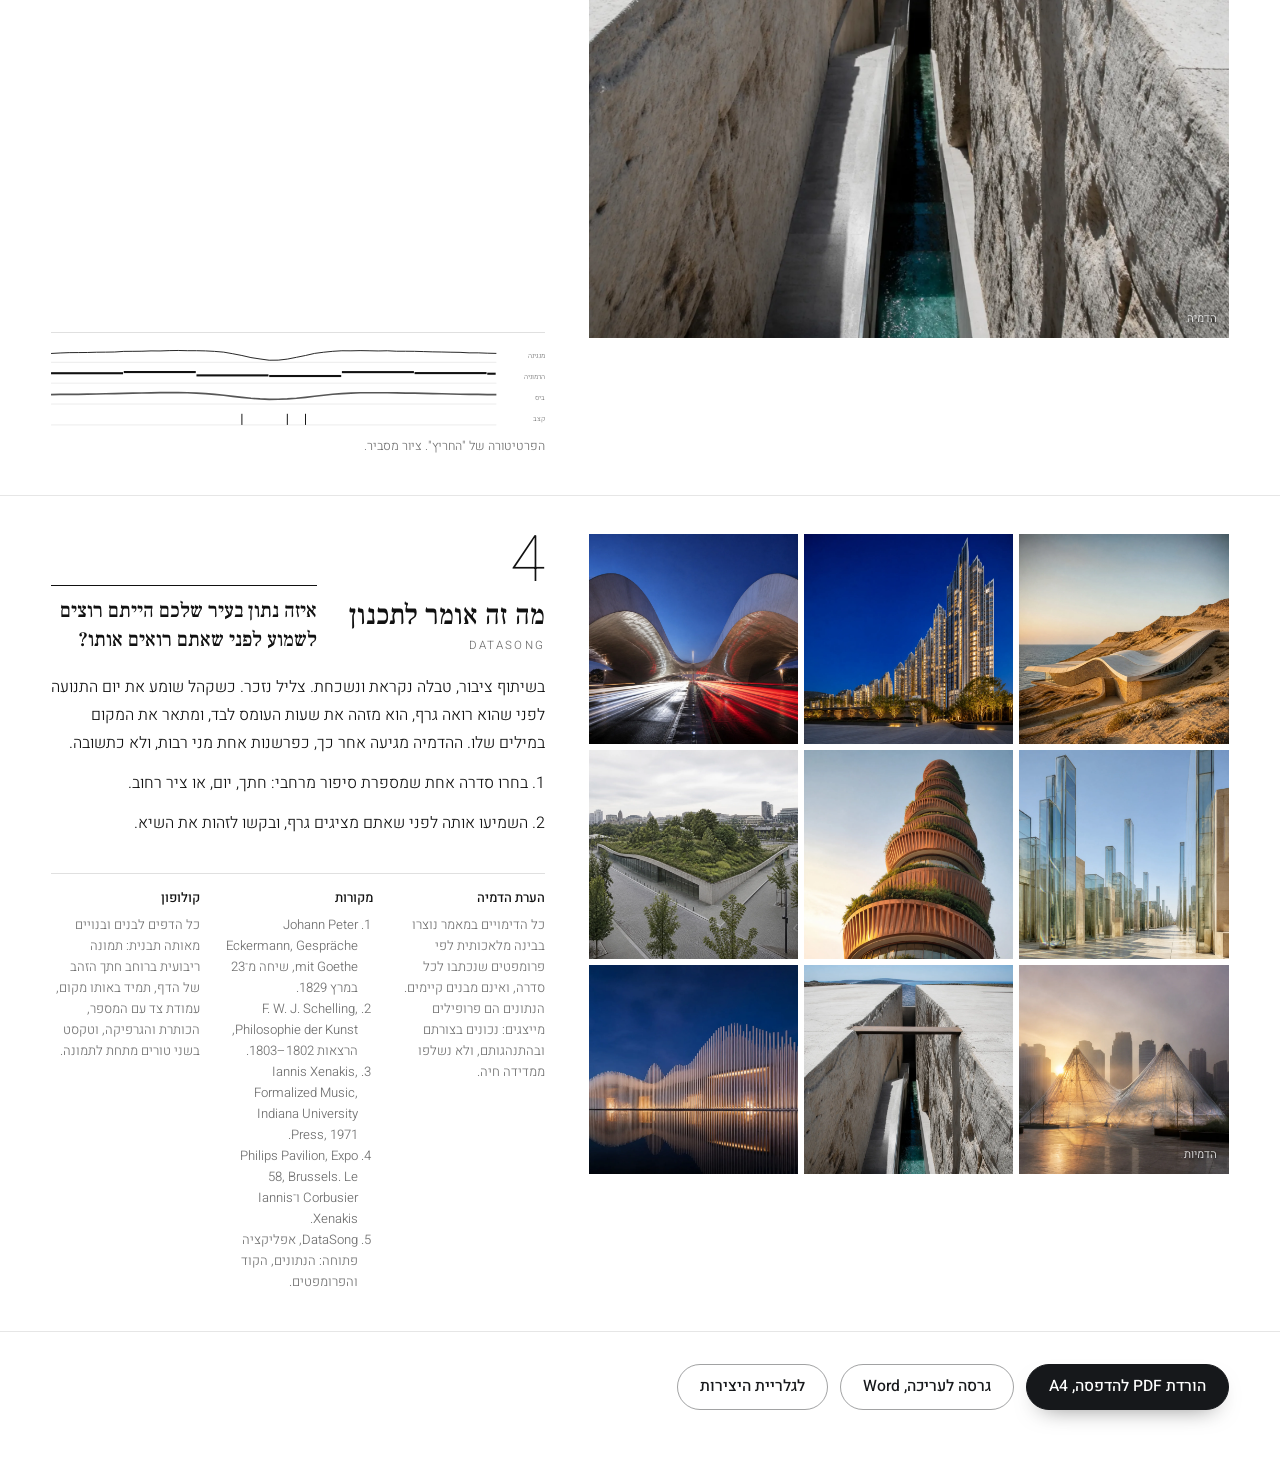
==== commit ccf0ff03: "Give the article one white page template, for good Every page, in the PDF, on the site and in Word, " ====
--- a/article.html
+++ b/article.html
@@ -5,106 +5,93 @@
 <meta name="viewport" content="width=device-width, initial-scale=1.0, viewport-fit=cover">
 <title>מוזיקה שקפאה, נתונים שהופשרו · DataSong</title>
 <meta name="description" content="המשפט על אדריכלות כמוזיקה שקפאה נאמר לפני כמעט מאתיים שנה כמטאפורה. DataSong לוקחת אותו מילולית ומריצה אותו בשני הכיוונים: סדרה אחת של מספרים מעולם התכנון נשמעת כיצירה בארבע שכבות, נבנית כשרטוט, ומתפרשת כדימוי אדריכלי. שמונה יצירות מראות מה מתגלה כשאותם נתונים חייבים להחזיק שלוש צורות בבת אחת.">
-<meta name="theme-color" content="#e7e5e1">
+<meta name="theme-color" content="#ffffff">
 <link rel="manifest" href="manifest.webmanifest">
 <link rel="icon" href="icon.svg" type="image/svg+xml">
 <link rel="preconnect" href="https://fonts.googleapis.com"><link rel="preconnect" href="https://fonts.gstatic.com" crossorigin><link href="https://fonts.googleapis.com/css2?family=Heebo:wght@100;200;300;400;500&family=Frank+Ruhl+Libre:wght@300;500;700&display=swap" rel="stylesheet">
 <link href="https://fonts.googleapis.com/css2?family=IBM+Plex+Sans+Hebrew:wght@200;300;400;500&display=swap" rel="stylesheet">
 <link rel="stylesheet" href="styles.css">
-<style>/* עמוד המגזין באתר. אותה שפה כמו ה-PDF: הרקע יורד מבהיר לכהה עם קפיצה אחת. */
-.mag{font-family:'Heebo',var(--sans);font-weight:300}
-.mag h1,.mag h2,.mag h3,.question,.insight{font-family:'Frank Ruhl Libre',serif}
-.mag-cover{display:grid;grid-template-columns:minmax(0,1fr);background:#fff}
-.mag-cover img{width:100%;height:min(72vh,760px);object-fit:cover;object-position:62% 50%}
-.mag-cover-text{padding:clamp(28px,5vw,64px) var(--gut) clamp(48px,7vw,96px);max-width:900px}
-.kicker{font-size:.8rem;letter-spacing:.16em;color:#707070;margin-bottom:12px}
-.mag h1{margin:0 0 22px;line-height:1.02;font-size:clamp(2.6rem,6vw,5rem)}
+<style>/* עמוד המגזין באתר. אותה תבנית כמו ה-PDF (ענת, 2026-10-27): רקע לבן לכל אורך העמוד,
+   בלי פסים כהים ובלי מסגרות, תמונה ריבועית אחת באותו גודל ובאותו מקום בכל מקטע,
+   עמודת צד, טקסט בשני טורים ופס גרפיקה. במחשב כל מקטע הוא מסך אחד. */
+body.article{--wall:#ffffff;--paper:#ffffff;background:#fff}
+.mag{font-family:'Heebo',var(--sans);font-weight:300;color:#111;background:#fff}
+.mag h1,.mag h2,.caption,.pull p{font-family:'Frank Ruhl Libre',serif}
+
+.page{
+  --pad:clamp(20px,3vw,40px);
+  display:grid;grid-template-columns:minmax(0,1fr);gap:20px;
+  padding:var(--pad) var(--gut);border-bottom:1px solid #e6e6e6;background:#fff
+}
+.pimg{position:relative;margin:0;aspect-ratio:1/1;overflow:hidden;background:#f2f2f2}
+.pimg img{width:100%;height:100%;object-fit:cover;display:block}
+.pimg.grid{display:grid;grid-template-columns:repeat(3,1fr);gap:6px;background:#fff}
+.hadmaya{position:absolute;bottom:10px;inset-inline-start:12px;font-size:.72rem;color:#fff;text-shadow:0 1px 3px rgba(0,0,0,.8)}
+
+.side{display:flex;flex-direction:column;gap:16px}
+.num{font-family:'Heebo',sans-serif;font-weight:100;font-size:clamp(3rem,5vw,4.4rem);line-height:.85}
+.side h2{margin:10px 0 4px;font-weight:500;font-size:clamp(1.4rem,2.2vw,1.9rem);line-height:1.2}
+.label{direction:ltr;text-align:right;font-size:.72rem;letter-spacing:.2em;font-variant:small-caps;color:#707070}
+.spark{display:block;width:100%;max-width:320px;height:34px;margin-top:10px;color:#111}
+.caption{margin:0;font-weight:500;font-size:clamp(1.1rem,1.6vw,1.3rem);line-height:1.45;padding-top:10px;border-top:1px solid #111;max-width:56ch}
+.byline{margin:0;color:#707070;letter-spacing:.06em}
+
+.mag h1{margin:0 0 16px;line-height:1.02;font-size:clamp(2.4rem,4.6vw,4.2rem)}
 .mag h1 .t1{display:block;font-weight:300}
 .mag h1 .t2{display:block;font-weight:700}
-.lede{font-size:clamp(1.05rem,1.6vw,1.25rem);line-height:1.7;margin:0 0 18px;color:#111;max-width:62ch}
-.byline{color:#707070;letter-spacing:.06em;font-size:.9rem;margin-bottom:26px}
-.dl{display:flex;flex-wrap:wrap;gap:12px}
+.cols{columns:2 280px;column-gap:36px;font-size:1rem;line-height:1.75}
+.cols p{margin:0 0 12px}
+.cols b{font-weight:500}
+.cover .cols{columns:1;font-size:1.12rem;max-width:62ch}
 
-.mag-body{background:#f3f3f3;color:#111;padding:clamp(48px,7vw,96px) var(--gut)}
-.chapter{display:grid;grid-template-columns:clamp(56px,9vw,120px) minmax(0,1fr);gap:0 clamp(12px,3vw,32px);max-width:960px;margin:0 auto clamp(48px,6vw,80px)}
-.cnum{font-family:'Heebo',sans-serif;font-weight:100;font-size:clamp(3.4rem,7vw,5.6rem);line-height:.9}
-.ctext{max-width:66ch}
-.ctext h2{margin:6px 0 18px;font-weight:500;font-size:clamp(1.5rem,2.6vw,2.1rem);line-height:1.2}
-.ctext p{margin:0 0 14px;font-size:1.06rem;line-height:1.8}
-.insight{margin-top:24px !important;padding-top:14px;border-top:1px solid currentColor;font-weight:500;font-size:clamp(1.2rem,2vw,1.45rem) !important;line-height:1.45 !important}
-.glyphs{display:grid;grid-template-columns:repeat(3,minmax(0,1fr));gap:clamp(16px,4vw,48px);max-width:960px;margin:0 auto;padding-top:28px;border-top:1px solid rgba(0,0,0,.15)}
-.glyphs figure{margin:0}
-.glyphs svg{width:100%;height:auto}
-.glyphs figcaption{margin-top:8px;font-size:.85rem;color:#707070;letter-spacing:.08em}
+.band{border-top:1px solid #e0e0e0;padding-top:14px;color:#111}
+.graphic{margin:0}
+.graphic svg{width:100%;height:auto;display:block}
+.graphic figcaption{margin-top:6px;font-size:.78rem;color:#707070}
+.graphic .base{stroke:#d0d0d0;stroke-width:.6}
+.graphic .pl{fill:none;stroke:currentColor;stroke-width:1.3}
+.graphic .thick{stroke-width:2.4;opacity:.7}
+.graphic rect,.graphic .fill{fill:currentColor}
+.graphic .hit{stroke:currentColor;stroke-width:1.4}
+.graphic .ln{font-size:10px;fill:#707070;text-anchor:start}
+.graphic .rl line{stroke:currentColor;stroke-width:.8}
+.pull p{margin:0 0 6px;font-weight:300;font-size:clamp(1.4rem,2.6vw,2.1rem);line-height:1.25}
+.pull p[lang=de]{font-size:.95rem;color:#707070;font-style:italic;text-align:right}
+.pull cite{font-style:normal;font-size:.8rem;color:#707070}
+.sparks{display:grid;grid-template-columns:repeat(4,minmax(0,1fr));gap:12px 22px}
+.sparks .sp svg{width:100%;height:34px}
+.sparks .sp span{display:block;margin-top:4px;font-size:.78rem;color:#707070}
+.notes{display:grid;grid-template-columns:repeat(3,minmax(0,1fr));gap:24px;font-size:.82rem;line-height:1.6;color:#707070}
+.notes h4{margin:0 0 6px;color:#111;font-weight:500}
+.notes p,.notes ol{margin:0}
+.notes ol{padding-inline-start:1.1em}
 
-.mag-works{background:#dddddd}
-.strip{display:grid;grid-template-columns:minmax(0,61.8fr) minmax(0,38.2fr);align-items:center;color:#111}
-.strip:nth-child(n+5){background:#3e3e3e;color:#f2f2f2}
-.strip:nth-child(n+7){background:#262626}
-.strip.img-left{grid-template-columns:minmax(0,38.2fr) minmax(0,61.8fr)}
-.strip.img-left .wimg{order:2}
-.wimg{position:relative;margin:0}
-.wimg img{width:100%;aspect-ratio:1;object-fit:cover}
-.hadmaya{position:absolute;bottom:12px;inset-inline-start:14px;font-size:.72rem;color:#fff;text-shadow:0 1px 3px rgba(0,0,0,.8)}
-.wtext{padding:clamp(28px,5vw,72px)}
-.wn{font-weight:100;font-size:clamp(2.6rem,5vw,4rem);line-height:.9}
-.wtext h3{margin:10px 0 4px;font-weight:500;font-size:clamp(1.4rem,2.4vw,2rem)}
-.latin{direction:ltr;text-align:right;font-size:.72rem;letter-spacing:.2em;font-variant:small-caps;opacity:.65;margin-bottom:14px}
-.spark{display:block;width:100%;height:36px;margin-bottom:14px;opacity:.85}
-.wtext p{margin:0 0 10px;line-height:1.7}
-.wtext b{font-weight:500}
+.mag .dl{display:flex;flex-wrap:wrap;gap:12px;padding:32px var(--gut) 56px;background:#fff}
 
-.mag-close{background:#131313;color:#f2f2f2;padding:clamp(56px,8vw,112px) var(--gut)}
-.mag-close .chapter{margin-bottom:24px}
-.steps{max-width:66ch;padding-inline-start:1.2em;line-height:1.8}
-.question{max-width:960px;margin:24px auto 40px;font-weight:300;font-size:clamp(1.6rem,3.4vw,2.8rem);line-height:1.25}
-.thumbs{max-width:960px;margin:0 auto 32px;display:grid;grid-template-columns:repeat(8,minmax(0,1fr));gap:8px}
-.thumbs img{width:100%;aspect-ratio:1;object-fit:cover;opacity:.85;transition:opacity .3s}
-.thumbs a:hover img{opacity:1}
-.note,.sources,.colophon,.mag-close .dl{max-width:960px;margin-inline:auto}
-.note,.colophon{color:#a3a3a3;font-size:.9rem;line-height:1.7}
-.sources h4{margin:24px 0 8px;font-weight:500;letter-spacing:.08em;font-size:.9rem}
-.sources ol{color:#a3a3a3;font-size:.86rem;line-height:1.7;padding-inline-start:1.2em}
-.colophon{padding-top:14px;border-top:1px solid rgba(255,255,255,.2);margin-bottom:28px}
-
-@media (max-width:860px){
-  .strip,.strip.img-left{grid-template-columns:minmax(0,1fr)}
-  .strip.img-left .wimg{order:0}
-  .thumbs{grid-template-columns:repeat(4,minmax(0,1fr))}
-  .glyphs{grid-template-columns:minmax(0,1fr)}
+/* מחשב: כל מקטע מסך אחד. התמונה תמיד מימין באותו גודל, והשאר משמאלה באותו סדר */
+@media (min-width:1080px) and (min-height:600px){
+  .page{
+    --sq:min(calc(100svh - var(--bar) - 2*var(--pad)), 50vw);
+    height:calc(100svh - var(--bar));
+    grid-template-columns:var(--sq) minmax(0,1fr);
+    grid-template-rows:auto minmax(0,1fr) auto;
+    column-gap:clamp(28px,3.4vw,56px);row-gap:18px
+  }
+  .pimg{grid-column:1;grid-row:1 / -1;width:var(--sq);height:var(--sq);align-self:start}
+  .side{grid-column:2;grid-row:1;display:grid;grid-template-columns:minmax(0,1fr) minmax(0,1.3fr);gap:24px;align-items:end}
+  .side-top{align-self:start}
+  .body{grid-column:2;grid-row:2;min-height:0;overflow:hidden}
+  .band{grid-column:2;grid-row:3}
+  .cover .side{grid-template-columns:minmax(0,1fr) auto}
 }
-.pull{max-width:960px;margin:0 auto clamp(48px,6vw,80px);padding-top:28px;border-top:1px solid rgba(0,0,0,.15)}
-.pull p{margin:0 0 8px;font-family:'Frank Ruhl Libre',serif;font-weight:300;font-size:clamp(1.6rem,3.4vw,2.6rem);line-height:1.25}
-.pull p[lang=de]{font-size:1.1rem;color:#707070;font-style:italic;text-align:right}
-.pull cite{font-style:normal;font-size:.85rem;color:#707070;letter-spacing:.06em}
-.score{max-width:960px;margin:40px auto 0;color:#111}
-.score svg{width:100%;height:auto}
-.score .base{stroke:rgba(0,0,0,.18);stroke-width:.6}
-.score .pl{fill:none;stroke:currentColor;stroke-width:1.1}
-.score .thick{stroke-width:2.2;opacity:.75}
-.score rect{fill:currentColor;opacity:.8}
-.score .hit{stroke:currentColor;stroke-width:1.4}
-.score .ln{font-size:9px;fill:#707070;text-anchor:end}
-.score figcaption{margin-top:8px;font-size:.85rem;color:#707070}
-.wimg img{max-height:82vh}
-
-/* מסך מחשב: השער ומכל יצירה מסך אחד, בגובה החלון (ענת, 2026-10-27) */
-@media (min-width:1080px) and (min-height:600px){
-  .mag-cover{grid-template-columns:minmax(0,1fr) minmax(0,1fr);height:calc(100svh - var(--bar))}
-  .mag-cover img{height:100%;order:2}
-  .mag-cover-text{align-self:center}
-  .mag h1{font-size:clamp(2.4rem,4.4vw,4.2rem)}
-  .strip,.strip.img-left{height:calc(100svh - var(--bar));grid-template-columns:auto minmax(0,1fr)}
-  .strip.img-left{grid-template-columns:minmax(0,1fr) auto}
-  .strip{overflow:hidden}
-  .wimg{height:calc(100svh - var(--bar))}
-  .wimg img{height:calc(100svh - var(--bar));width:min(calc(100svh - var(--bar)),61.8vw);max-height:none}
-  .wtext{max-width:640px}
+@media (max-width:620px){
+  .sparks{grid-template-columns:repeat(2,minmax(0,1fr))}
+  .notes{grid-template-columns:minmax(0,1fr)}
 }
 </style>
 <script src="https://appofapp-gh.vercel.app/ai-menu.js"></script>
 </head>
-<body>
+<body class="article">
 <!-- נוצר על ידי tools/build_article.py. לעריכת התוכן: tools/article_content.py -->
 <div class="app" id="app">
   <header class="topbar">
@@ -121,123 +108,12 @@
     <span class="grow"></span>
     <ai-menu chat="https://claude.ai/code/session_017XCpuEgzrjyP4rAvwPMzjL"></ai-menu>
   </header>
-
   <article class="mag">
-    <header class="mag-cover">
-      <img src="art/hero.webp" alt="ביתן הגל: חזית של להבים לבנים שגובהם עוקב אחרי גל קול. הדמיה">
-      <div class="mag-cover-text">
-        <div class="kicker">אמנות, נתונים ואדריכלות</div>
-        <h1><span class="t1">מוזיקה שקפאה,</span><span class="t2">נתונים שהופשרו</span></h1>
-        <p class="lede">המשפט על אדריכלות כמוזיקה שקפאה נאמר לפני כמעט מאתיים שנה כמטאפורה. DataSong לוקחת אותו מילולית ומריצה אותו בשני הכיוונים: סדרה אחת של מספרים מעולם התכנון נשמעת כיצירה בארבע שכבות, נבנית כשרטוט, ומתפרשת כדימוי אדריכלי. שמונה יצירות מראות מה מתגלה כשאותם נתונים חייבים להחזיק שלוש צורות בבת אחת.</p>
-        <div class="byline">אד&#x27; ענת דוד שטיבלמן</div>
-        <div class="dl">
-          <a class="btn btn-solid" href="datasong-article.pdf" download>הורדת PDF להדפסה, A4</a>
-          <a class="btn btn-line" href="datasong-article.docx" download>גרסה לעריכה, Word</a>
-        </div>
-      </div>
-    </header>
-    <div class="mag-body tone-1"><section class="chapter"><div class="cnum">1</div><div class="ctext"><h2>המשפט הישן</h2><p>בשיחה עם יוהאן פטר אקרמן במרץ 1829 קרא גתה לאדריכלות &quot;מוזיקה שקפאה&quot;. רעיון דומה הופיע עוד קודם אצל הפילוסוף שלינג. מאז המשפט מצוטט בכל מקום, ותמיד באותו תפקיד: מחמאה לבניין, לא הוראת עבודה.</p><p>הבעיה במטאפורה היא שאין לה כיוון חזור. אי אפשר להפשיר בניין ולשמוע אותו. אבל אם מתחילים צעד אחד קודם, במספרים שמהם נגזר המקום, אפשר. גובה קרקע, צפיפות, נפח תנועה: כל אלה הם סדרות, וסדרה יכולה להתנגן לפני שהיא נבנית.</p><p class="insight">מטאפורה הופכת לשיטה ברגע שאותו מספר מחויב לשתי הצורות.</p></div></section><blockquote class="pull"><p lang="de" dir="ltr">Ich nenne die Architektur eine erstarrte Musik.</p><p>"אני קורא לאדריכלות מוזיקה שקפאה."</p><cite>גתה, בשיחה עם אקרמן, 1829</cite></blockquote><section class="chapter"><div class="cnum">2</div><div class="ctext"><h2>מקסנאקיס: כשהגליסנדו הפך לקליפה</h2><p>יאניס קסנאקיס עבד במשרד של לה קורבוזיה ובמקביל הלחין. ביצירה Metastaseis (1953–1954) הוא שרטט את הגליסנדי של כלי הקשת כקווים ישרים על נייר מילימטרי. הקווים יצרו יחד משטחים מעוקלים שנבנו כולם מישרים.</p><p>כמה שנים אחר כך אותה גאומטריה הפכה לבניין: ביתן פיליפס בתערוכת אקספו 58 בבריסל, קליפות דקות של פרבולואידים היפרבוליים. הצליל והמבנה חלקו שרטוט אחד. זה בדיוק הגשר שהיצירות כאן הולכות עליו, רק שהשרטוט מגיע מנתונים עירוניים ולא מתווים.</p><p class="insight">הקו המשורטט הוא הגשר: מה שנמתח בזמן יכול להימתח במרחב.</p></div></section><section class="chapter"><div class="cnum">3</div><div class="ctext"><h2>שלוש קריאות של אותה סדרה</h2><p>הזמן. כל נקודה הופכת לצליל, והערך קובע את גובהו. מעל המנגינה נבנות הרמוניה שמתחלפת כשש־עשרה פעמים ביצירה, ביס שעוקב אחרי המגמה הרחבה, וקצב שמכה רק בנקודות מפנה. הכלל האחרון נבחן מול נתונים מלאכותיים: קו ישר לגמרי מקבל אפס חבטות, גל חלק כחמישה אחוזים, והילוך אקראי כשלושים ושישה. כך הקצב מודד חספוס ולא רעש.</p><p>המקום. אותה סדרה נקראת כחזית שבה כל נקודה היא מבנה, כחתך שבו הנתונים הם הקרקע, כקולונדה שבה המקצב הופך לעמודים, או כמסה שבה הזמן עולה לגובה. הבחירה בטיפולוגיה היא שאלה שמפנים לנתונים: האם הם בניין או קרקע?</p><p>הדימוי. לכל סדרה נכתב פרומפט שמחייב את הדימוי להחזיק את הצורה שלה: שתי קשתות לשני שיאי תנועה, חריץ צר לאפיק, ספירלה לגדילה שלא נעצרת. הדימוי הוא פרשנות, ולכן הוא מסומן תמיד כהדמיה.</p><p class="insight">הטיפולוגיה היא שאלה שמפנים לנתונים, לא קישוט שמלבישים עליהם.</p></div></section><div class="glyphs"><figure><svg viewBox="0 0 120 50"><g fill="currentColor"><circle cx="4.0" cy="43.2" r="1.3"/><circle cx="8.9" cy="44.3" r="1.3"/><circle cx="13.7" cy="42.6" r="1.3"/><circle cx="18.6" cy="44.7" r="1.3"/><circle cx="23.5" cy="43.8" r="1.3"/><circle cx="28.3" cy="41.2" r="1.3"/><circle cx="33.2" cy="34.1" r="1.3"/><circle cx="38.1" cy="15.2" r="1.3"/><circle cx="43.0" cy="5.0" r="1.3"/><circle cx="47.8" cy="14.8" r="1.3"/><circle cx="52.7" cy="32.7" r="1.3"/><circle cx="57.6" cy="41.7" r="1.3"/><circle cx="62.4" cy="42.7" r="1.3"/><circle cx="67.3" cy="44.2" r="1.3"/><circle cx="72.2" cy="42.7" r="1.3"/><circle cx="77.0" cy="39.8" r="1.3"/><circle cx="81.9" cy="30.4" r="1.3"/><circle cx="86.8" cy="15.9" r="1.3"/><circle cx="91.7" cy="7.1" r="1.3"/><circle cx="96.5" cy="14.7" r="1.3"/><circle cx="101.4" cy="30.6" r="1.3"/><circle cx="106.3" cy="39.6" r="1.3"/><circle cx="111.1" cy="44.2" r="1.3"/><circle cx="116.0" cy="43.2" r="1.3"/></g></svg><figcaption>הנתונים</figcaption></figure><figure><svg viewBox="0 0 120 50"><path d="M0.00 45.36 L5.22 46.56 L10.43 44.70 L15.65 47.00 L20.87 45.98 L26.09 43.11 L31.30 35.24 L36.52 14.32 L41.74 3.00 L46.96 13.83 L52.17 33.65 L57.39 43.59 L62.61 44.79 L67.83 46.38 L73.04 44.74 L78.26 41.52 L83.48 31.12 L88.70 15.12 L93.91 5.30 L99.13 13.79 L104.35 31.39 L109.57 41.34 L114.78 46.43 L120.00 45.36" fill="none" stroke="currentColor" stroke-width="1.3"/></svg><figcaption>הזמן</figcaption></figure><figure><svg viewBox="0 0 120 50"><g fill="currentColor"><rect x="0.7" y="45.9" width="3.6" height="4.1" opacity="0.50"/><rect x="5.7" y="47.1" width="3.6" height="2.9" opacity="0.49"/><rect x="10.7" y="45.2" width="3.6" height="4.8" opacity="0.51"/><rect x="15.7" y="47.5" width="3.6" height="2.5" opacity="0.48"/><rect x="20.7" y="46.5" width="3.6" height="3.5" opacity="0.49"/><rect x="25.7" y="43.7" width="3.6" height="6.3" opacity="0.53"/><rect x="30.7" y="35.9" width="3.6" height="14.1" opacity="0.62"/><rect x="35.7" y="15.2" width="3.6" height="34.8" opacity="0.87"/><rect x="40.7" y="4.0" width="3.6" height="46.0" opacity="1.00"/><rect x="45.7" y="14.7" width="3.6" height="35.3" opacity="0.87"/><rect x="50.7" y="34.3" width="3.6" height="15.7" opacity="0.64"/><rect x="55.7" y="44.1" width="3.6" height="5.9" opacity="0.52"/><rect x="60.7" y="45.3" width="3.6" height="4.7" opacity="0.51"/><rect x="65.7" y="46.9" width="3.6" height="3.1" opacity="0.49"/><rect x="70.7" y="45.3" width="3.6" height="4.7" opacity="0.51"/><rect x="75.7" y="42.1" width="3.6" height="7.9" opacity="0.54"/><rect x="80.7" y="31.8" width="3.6" height="18.2" opacity="0.67"/><rect x="85.7" y="16.0" width="3.6" height="34.0" opacity="0.86"/><rect x="90.7" y="6.3" width="3.6" height="43.7" opacity="0.97"/><rect x="95.7" y="14.7" width="3.6" height="35.3" opacity="0.87"/><rect x="100.7" y="32.1" width="3.6" height="17.9" opacity="0.66"/><rect x="105.7" y="41.9" width="3.6" height="8.1" opacity="0.55"/><rect x="110.7" y="46.9" width="3.6" height="3.1" opacity="0.49"/><rect x="115.7" y="45.9" width="3.6" height="4.1" opacity="0.50"/></g></svg><figcaption>המקום</figcaption></figure></div><figure class="score"><svg viewBox="0 0 460 144"><g transform="translate(0 0)"><text x="408" y="18" class="ln">מנגינה</text><line x1="0" y1="26" x2="400" y2="26" class="base"/><path d="M0.0 23.2 L17.4 23.8 L34.8 22.9 L52.2 24.0 L69.6 23.5 L87.0 22.1 L104.3 18.1 L121.7 7.7 L139.1 2.0 L156.5 7.4 L173.9 17.3 L191.3 22.3 L208.7 22.9 L226.1 23.7 L243.5 22.9 L260.9 21.3 L278.3 16.1 L295.7 8.1 L313.0 3.1 L330.4 7.4 L347.8 16.2 L365.2 21.2 L382.6 23.7 L400.0 23.2" class="pl"/></g><g transform="translate(0 36)"><text x="408" y="18" class="ln">הרמוניה</text><line x1="0" y1="26" x2="400" y2="26" class="base"/><rect x="0.0" y="23.1" width="69.6" height="3"/><rect x="69.6" y="15.6" width="69.6" height="3"/><rect x="139.1" y="15.4" width="69.6" height="3"/><rect x="208.7" y="19.7" width="69.6" height="3"/><rect x="278.3" y="12.2" width="69.6" height="3"/><rect x="347.8" y="19.1" width="52.2" height="3"/></g><g transform="translate(0 72)"><text x="408" y="18" class="ln">ביס</text><line x1="0" y1="26" x2="400" y2="26" class="base"/><path d="M0.0 23.3 L17.4 23.5 L34.8 23.5 L52.2 23.2 L69.6 22.1 L87.0 19.1 L104.3 14.7 L121.7 11.5 L139.1 10.5 L156.5 11.3 L173.9 14.4 L191.3 18.7 L208.7 21.8 L226.1 22.6 L243.5 21.4 L260.9 18.4 L278.3 14.3 L295.7 11.2 L313.0 10.2 L330.4 11.2 L347.8 14.3 L365.2 18.3 L382.6 21.1 L400.0 22.7" class="pl thick"/></g><g transform="translate(0 108)"><text x="408" y="18" class="ln">קצב</text><line x1="0" y1="26" x2="400" y2="26" class="base"/><line x1="104.3" y1="4" x2="104.3" y2="26" class="hit"/><line x1="156.5" y1="4" x2="156.5" y2="26" class="hit"/><line x1="278.3" y1="4" x2="278.3" y2="26" class="hit"/><line x1="330.4" y1="4" x2="330.4" y2="26" class="hit"/></g></svg><figcaption>הפרטיטורה של "שתי שעות שיא": ארבע שכבות שנגזרות מאותה סדרה. ציור מסביר.</figcaption></figure></div>
-    <div class="mag-works"><div class="strip img-right">
-  <figure class="wimg"><img src="art/01_ashdod_elevation.webp" alt=""><span class="hadmaya">הדמיה</span></figure>
-  <div class="wtext">
-    <div class="wn">01</div>
-    <h3>סרט החוף</h3>
-    <div class="latin">ASHDOD, ISRAEL, ELEVATION PROFILE</div>
-    <svg class="spark" viewBox="0 0 100 24" preserveAspectRatio="none" aria-hidden="true"><path d="M0.00 22.00 L1.69 22.00 L3.39 21.79 L5.08 21.37 L6.78 20.74 L8.47 19.68 L10.17 18.21 L11.86 16.53 L13.56 15.05 L15.25 14.21 L16.95 14.63 L18.64 15.68 L20.34 16.95 L22.03 18.21 L23.73 19.05 L25.42 19.47 L27.12 19.26 L28.81 18.84 L30.51 18.63 L32.20 18.84 L33.90 19.05 L35.59 19.26 L37.29 19.05 L38.98 18.63 L40.68 18.00 L42.37 17.37 L44.07 16.95 L45.76 16.74 L47.46 16.95 L49.15 17.16 L50.85 16.95 L52.54 16.53 L54.24 15.89 L55.93 15.26 L57.63 14.84 L59.32 14.63 L61.02 14.42 L62.71 14.00 L64.41 13.37 L66.10 12.74 L67.80 12.32 L69.49 12.11 L71.19 11.89 L72.88 11.47 L74.58 10.84 L76.27 10.21 L77.97 9.79 L79.66 9.37 L81.36 8.74 L83.05 8.11 L84.75 7.68 L86.44 7.26 L88.14 6.63 L89.83 6.00 L91.53 5.37 L93.22 4.74 L94.92 4.11 L96.61 3.47 L98.31 2.84 L100.00 2.00" fill="none" stroke="currentColor" stroke-width="1" vector-effect="non-scaling-stroke"/></svg>
-    <p><b>הנתונים.</b> חתך גובה ממערב למזרח באשדוד: קו המים, רכס הכורכר, השקע שמאחוריו, ועלייה ארוכה אל השפלה.</p>
-    <p><b>הצליל.</b> שלוש תנועות. הצליל הגבוה ביותר הוא הסוף ולא האמצע, וזה ההבדל בין רכס למדרון.</p>
-    <p><b>הדימוי.</b> גג אחד רציף שעולה מקו המים אל הרכס, על בסיס אבן שנבלע בחול. קו הגג הוא קו הגובה.</p>
-  </div>
-</div><div class="strip img-left">
-  <figure class="wimg"><img src="art/02_density_transect.webp" alt=""><span class="hadmaya">הדמיה</span></figure>
-  <div class="wtext">
-    <div class="wn">02</div>
-    <h3>קרשנדו של מגדלים</h3>
-    <div class="latin">URBAN DENSITY TRANSECT</div>
-    <svg class="spark" viewBox="0 0 100 24" preserveAspectRatio="none" aria-hidden="true"><path d="M0.00 21.57 L2.13 21.64 L4.26 20.45 L6.38 21.06 L8.51 19.77 L10.64 19.47 L12.77 19.27 L14.89 17.67 L17.02 17.49 L19.15 15.71 L21.28 15.11 L23.40 13.76 L25.53 11.81 L27.66 9.68 L29.79 9.45 L31.91 7.90 L34.04 5.91 L36.17 4.21 L38.30 3.89 L40.43 3.46 L42.55 2.00 L44.68 3.39 L46.81 2.11 L48.94 3.48 L51.06 4.38 L53.19 5.33 L55.32 6.10 L57.45 6.48 L59.57 8.93 L61.70 9.66 L63.83 10.99 L65.96 12.86 L68.09 13.91 L70.21 15.99 L72.34 17.13 L74.47 17.90 L76.60 17.97 L78.72 19.17 L80.85 19.98 L82.98 20.05 L85.11 20.69 L87.23 21.29 L89.36 20.71 L91.49 21.08 L93.62 22.00 L95.74 21.55 L97.87 21.70 L100.00 21.16" fill="none" stroke="currentColor" stroke-width="1" vector-effect="non-scaling-stroke"/></svg>
-    <p><b>הנתונים.</b> נפש לדונם לאורך חתך עירוני. העלייה תלולה והירידה מתונה: מרכז נבנה מהר יותר משהוא מתפוגג.</p>
-    <p><b>הצליל.</b> קשת אחת גדולה, והפסגה מגיעה קצת אחרי האמצע. הדרון מחזיק את המרכז גם כשהמנגינה יורדת.</p>
-    <p><b>הדימוי.</b> מגדלים שעולים מהקצוות אל שיא צפוף מעט אחרי האמצע, ונרגעים לטרסות. הצללית היא החתך.</p>
-  </div>
-</div><div class="strip img-right">
-  <figure class="wimg"><img src="art/03_daily_traffic.webp" alt=""><span class="hadmaya">הדמיה</span></figure>
-  <div class="wtext">
-    <div class="wn">03</div>
-    <h3>שתי שעות שיא</h3>
-    <div class="latin">DAILY TRAFFIC VOLUME</div>
-    <svg class="spark" viewBox="0 0 100 24" preserveAspectRatio="none" aria-hidden="true"><path d="M0.00 21.26 L4.35 21.80 L8.70 20.95 L13.04 22.00 L17.39 21.54 L21.74 20.23 L26.09 16.65 L30.43 7.15 L34.78 2.00 L39.13 6.92 L43.48 15.93 L47.83 20.45 L52.17 20.99 L56.52 21.72 L60.87 20.97 L65.22 19.51 L69.57 14.78 L73.91 7.51 L78.26 3.05 L82.61 6.90 L86.96 14.90 L91.30 19.43 L95.65 21.74 L100.00 21.26" fill="none" stroke="currentColor" stroke-width="1" vector-effect="non-scaling-stroke"/></svg>
-    <p><b>הנתונים.</b> נפח תנועה לפי שעה בצומת. שני גלים, יציאה לעבודה וחזרה, ושקע צהריים ביניהם.</p>
-    <p><b>הצליל.</b> המוטיב חוזר פעמיים כמעט זהה. הקצב מתפוצץ בדיוק בשעות שבהן העומס נבנה ומתפרק.</p>
-    <p><b>הדימוי.</b> שתי קמרונות זהות מעל צומת ושקע ביניהן. עקבות האור הם הזרימה שהנתונים סופרים.</p>
-  </div>
-</div><div class="strip img-left">
-  <figure class="wimg"><img src="art/04_skyline_street.webp" alt=""><span class="hadmaya">הדמיה</span></figure>
-  <div class="wtext">
-    <div class="wn">04</div>
-    <h3>רחוב של זכוכית</h3>
-    <div class="latin">STREET SKYLINE, STOREYS</div>
-    <svg class="spark" viewBox="0 0 100 24" preserveAspectRatio="none" aria-hidden="true"><path d="M0.00 21.68 L2.56 20.41 L5.13 21.58 L7.69 18.72 L10.26 16.60 L12.82 19.57 L15.38 21.05 L17.95 12.26 L20.51 9.30 L23.08 15.65 L25.64 18.93 L28.21 20.52 L30.77 22.00 L33.33 19.88 L35.90 17.66 L38.46 3.59 L41.03 2.00 L43.59 5.92 L46.15 14.38 L48.72 18.40 L51.28 20.52 L53.85 20.52 L56.41 16.60 L58.97 10.25 L61.54 8.14 L64.10 12.05 L66.67 17.24 L69.23 19.88 L71.79 20.94 L74.36 22.00 L76.92 18.83 L79.49 15.44 L82.05 13.22 L84.62 16.60 L87.18 19.99 L89.74 20.73 L92.31 21.89 L94.87 21.79 L97.44 20.41 L100.00 18.51" fill="none" stroke="currentColor" stroke-width="1" vector-effect="non-scaling-stroke"/></svg>
-    <p><b>הנתונים.</b> מספר קומות לאורך רחוב. אין מגמה, יש שכנות: כל ערך הוא בניין אחר.</p>
-    <p><b>הצליל.</b> המאגר המקוטע ביותר בסדרה. כל מגדל הוא חבטה, ופעמוני זכוכית הופכים כל קפיצה לנקודה בודדת.</p>
-    <p><b>הדימוי.</b> מנסרות זכוכית בגבהים שונים לגמרי, צמודות זו לזו. כל קפיצה בגובה היא חבטה בקצב.</p>
-  </div>
-</div><div class="strip img-right">
-  <figure class="wimg"><img src="art/05_population_growth.webp" alt=""><span class="hadmaya">הדמיה</span></figure>
-  <div class="wtext">
-    <div class="wn">05</div>
-    <h3>ספירלת הגדילה</h3>
-    <div class="latin">POPULATION, FORTY YEARS</div>
-    <svg class="spark" viewBox="0 0 100 24" preserveAspectRatio="none" aria-hidden="true"><path d="M0.00 22.00 L2.56 21.69 L5.13 21.37 L7.69 21.22 L10.26 20.82 L12.82 20.43 L15.38 20.04 L17.95 19.65 L20.51 19.25 L23.08 18.94 L25.64 18.71 L28.21 18.24 L30.77 18.00 L33.33 17.69 L35.90 17.37 L38.46 16.98 L41.03 16.59 L43.59 16.27 L46.15 15.96 L48.72 15.65 L51.28 15.25 L53.85 14.78 L56.41 14.47 L58.97 13.69 L61.54 13.06 L64.10 12.59 L66.67 12.12 L69.23 11.49 L71.79 10.94 L74.36 10.39 L76.92 9.45 L79.49 8.43 L82.05 7.65 L84.62 6.86 L87.18 6.24 L89.74 5.61 L92.31 4.82 L94.87 4.04 L97.44 2.78 L100.00 2.00" fill="none" stroke="currentColor" stroke-width="1" vector-effect="non-scaling-stroke"/></svg>
-    <p><b>הנתונים.</b> אלפי תושבים, שנה אחר שנה. אין שיא, יש כיוון אחד שנעשה תלול יותר בשליש האחרון.</p>
-    <p><b>הצליל.</b> המנגינה כמעט לא יורדת. הקצב דליל, כי אין כאן נקודות מפנה, רק האצה.</p>
-    <p><b>הדימוי.</b> מגדל שגדל ברמפה רציפה, כל סיבוב רחב מקודמו. הצמחייה נשפכת מכל קומה.</p>
-  </div>
-</div><div class="strip img-left">
-  <figure class="wimg"><img src="art/06_green_transect.webp" alt=""><span class="hadmaya">הדמיה</span></figure>
-  <div class="wtext">
-    <div class="wn">06</div>
-    <h3>הגג שהפך לפארק</h3>
-    <div class="latin">URBAN GREEN COVER TRANSECT</div>
-    <svg class="spark" viewBox="0 0 100 24" preserveAspectRatio="none" aria-hidden="true"><path d="M0.00 22.00 L2.33 20.52 L4.65 21.19 L6.98 21.78 L9.30 21.11 L11.63 21.87 L13.95 20.95 L16.28 20.04 L18.60 19.96 L20.93 19.80 L23.26 19.90 L25.58 18.88 L27.91 18.08 L30.23 15.68 L32.56 14.37 L34.88 12.00 L37.21 10.60 L39.53 8.64 L41.86 5.66 L44.19 3.64 L46.51 2.62 L48.84 2.03 L51.16 2.00 L53.49 2.78 L55.81 4.88 L58.14 6.14 L60.47 8.42 L62.79 11.11 L65.12 13.24 L67.44 14.77 L69.77 16.52 L72.09 17.24 L74.42 17.94 L76.74 19.61 L79.07 19.42 L81.40 19.77 L83.72 20.09 L86.05 21.22 L88.37 21.57 L90.70 21.62 L93.02 21.70 L95.35 21.70 L97.67 21.03 L100.00 20.60" fill="none" stroke="currentColor" stroke-width="1" vector-effect="non-scaling-stroke"/></svg>
-    <p><b>הנתונים.</b> אחוז כיסוי ירוק לאורך חתך. הפארק לא מתחיל בגדר, הוא נבנה בהדרגה.</p>
-    <p><b>הצליל.</b> המאגר הנושם ביותר. רעש קטן בקצוות, ורמה גבוהה ומוחזקת במרכז.</p>
-    <p><b>הדימוי.</b> ביתן נמוך שגגו המגונן מתרומם לגבעה ירוקה במרכז ויורד חזרה אל הרחוב האפור.</p>
-  </div>
-</div><div class="strip img-right">
-  <figure class="wimg"><img src="art/07_air_quality.webp" alt=""><span class="hadmaya">הדמיה</span></figure>
-  <div class="wtext">
-    <div class="wn">07</div>
-    <h3>שתי נשימות</h3>
-    <div class="latin">PM2.5, HOURLY</div>
-    <svg class="spark" viewBox="0 0 100 24" preserveAspectRatio="none" aria-hidden="true"><path d="M0.00 19.63 L4.35 20.92 L8.70 20.28 L13.04 19.78 L17.39 22.00 L21.74 18.42 L26.09 12.82 L30.43 5.87 L34.78 2.00 L39.13 6.95 L43.48 15.41 L47.83 17.91 L52.17 21.14 L56.52 19.71 L60.87 19.06 L65.22 20.49 L69.57 18.27 L73.91 11.18 L78.26 5.37 L82.61 4.08 L86.96 7.52 L91.30 14.04 L95.65 16.41 L100.00 18.99" fill="none" stroke="currentColor" stroke-width="1" vector-effect="non-scaling-stroke"/></svg>
-    <p><b>הנתונים.</b> ריכוז חלקיקים לפי שעה. אותה צורה של יום התנועה, אבל האוויר מתנקה לאט מכפי שהוא מזדהם.</p>
-    <p><b>הצליל.</b> שני שיאים, והירידה איטית מהעלייה. הצ&#x27;לו מחזיק את המתח גם אחרי שהשיא עבר.</p>
-    <p><b>הדימוי.</b> שתי כיפות ממברנה שקופות מעל כיכר, אובך בפסגות ובהירות בבסיס.</p>
-  </div>
-</div><div class="strip img-left">
-  <figure class="wimg"><img src="art/08_lachish_crosssection.webp" alt=""><span class="hadmaya">הדמיה</span></figure>
-  <div class="wtext">
-    <div class="wn">08</div>
-    <h3>החריץ</h3>
-    <div class="latin">NAHAL LAKHISH, ISRAEL, CROSS-SECTION</div>
-    <svg class="spark" viewBox="0 0 100 24" preserveAspectRatio="none" aria-hidden="true"><path d="M0.00 8.19 L2.04 7.12 L4.08 6.40 L6.12 6.29 L8.16 6.17 L10.20 5.57 L12.24 5.45 L14.29 5.21 L16.33 3.90 L18.37 3.79 L20.41 3.55 L22.45 2.83 L24.49 2.95 L26.53 2.24 L28.57 2.00 L30.61 2.48 L32.65 2.48 L34.69 2.83 L36.73 3.90 L38.78 5.45 L40.82 8.67 L42.86 12.24 L44.90 16.64 L46.94 19.38 L48.98 22.00 L51.02 21.88 L53.06 19.74 L55.10 15.93 L57.14 12.24 L59.18 8.07 L61.22 5.57 L63.27 3.67 L65.31 2.60 L67.35 2.71 L69.39 2.24 L71.43 2.60 L73.47 3.07 L75.51 2.60 L77.55 3.55 L79.59 3.55 L81.63 3.67 L83.67 4.26 L85.71 4.86 L87.76 5.10 L89.80 5.57 L91.84 5.81 L93.88 6.88 L95.92 6.88 L97.96 7.60 L100.00 8.07" fill="none" stroke="currentColor" stroke-width="1" vector-effect="non-scaling-stroke"/></svg>
-    <p><b>הנתונים.</b> גובה הקרקע לרוחב נחל לכיש, מגדה לגדה. שני מישורים ועמק צר ביניהם.</p>
-    <p><b>הצליל.</b> ההפך מכל השאר: השיא הוא למטה. עם נבל, הצלילה נשמעת כמו מפל.</p>
-    <p><b>הדימוי.</b> שני מישורי אבן וחריץ צר ועמוק ביניהם, ובתחתיתו ערוץ מים.</p>
-  </div>
-</div></div>
-    <div class="mag-close">
-      <section class="chapter"><div class="cnum">4</div><div class="ctext">
-        <h2>מה זה אומר לתכנון</h2><p>בשיתוף ציבור, טבלה נקראת ונשכחת. צליל נזכר. כשקהל שומע את יום התנועה לפני שהוא רואה גרף, הוא מזהה את שעות העומס לבד, ומתאר את המקום במילים שלו. ההדמיה מגיעה אחר כך, כפרשנות אחת מני רבות, ולא כתשובה.</p><ol class="steps"><li>בחרו סדרה אחת שמספרת סיפור מרחבי: חתך, יום, או ציר רחוב.</li><li>השמיעו אותה לפני שאתם מציגים גרף, ובקשו לזהות את השיא.</li><li>בקשו לתאר את המקום שנשמע, ורק אז הציגו את השרטוט וההדמיה.</li></ol></div></section>
-      <p class="question">איזה נתון בעיר שלכם הייתם רוצים לשמוע לפני שאתם רואים אותו?</p>
-      <div class="thumbs"><a href="index.html#/work/01_ashdod_elevation"><img loading="lazy" src="art/01_ashdod_elevation-sm.webp" alt="סרט החוף"></a><a href="index.html#/work/02_density_transect"><img loading="lazy" src="art/02_density_transect-sm.webp" alt="קרשנדו של מגדלים"></a><a href="index.html#/work/03_daily_traffic"><img loading="lazy" src="art/03_daily_traffic-sm.webp" alt="שתי שעות שיא"></a><a href="index.html#/work/04_skyline_street"><img loading="lazy" src="art/04_skyline_street-sm.webp" alt="רחוב של זכוכית"></a><a href="index.html#/work/05_population_growth"><img loading="lazy" src="art/05_population_growth-sm.webp" alt="ספירלת הגדילה"></a><a href="index.html#/work/06_green_transect"><img loading="lazy" src="art/06_green_transect-sm.webp" alt="הגג שהפך לפארק"></a><a href="index.html#/work/07_air_quality"><img loading="lazy" src="art/07_air_quality-sm.webp" alt="שתי נשימות"></a><a href="index.html#/work/08_lachish_crosssection"><img loading="lazy" src="art/08_lachish_crosssection-sm.webp" alt="החריץ"></a></div>
-      <p class="note">הערת הדמיה: כל הדימויים במאמר נוצרו בבינה מלאכותית לפי פרומפטים שנכתבו לכל סדרה, ואינם מבנים קיימים. הנתונים הם פרופילים מייצגים: נכונים בצורתם ובהתנהגותם, ולא נשלפו ממדידה חיה.</p>
-      <div class="sources"><h4>מקורות</h4><ol><li>Johann Peter Eckermann, Gespräche mit Goethe, שיחה מ־23 במרץ 1829.</li><li>F. W. J. Schelling, Philosophie der Kunst, הרצאות 1802–1803.</li><li>Iannis Xenakis, Formalized Music, Indiana University Press, 1971.</li><li>Philips Pavilion, Expo 58, Brussels. Le Corbusier ו־Iannis Xenakis.</li><li>DataSong, אפליקציה פתוחה: הנתונים, הקוד והפרומפטים.</li></ol></div>
-      <p class="colophon">הדפים יורדים מבהיר לכהה, כמו מעבר מקיר גלריה לחדר האזנה, עם קפיצה אחת באמצע. רוחב כל תמונה הוא חתך הזהב של רוחב הדף, וגובה תמונת השער הוא חתך הזהב של גובהו.</p>
-      <div class="dl">
-        <a class="btn btn-solid light" href="datasong-article.pdf" download>הורדת PDF להדפסה, A4</a>
-        <a class="btn btn-line light" href="index.html#/">לגלריית היצירות</a>
-      </div>
+    <section class="page cover" data-n="1"><figure class="pimg"><img src="art/hero-sq.webp" alt="ביתן הגל: חזית של להבים לבנים שגובהם עוקב אחרי גל קול"><span class="hadmaya">הדמיה</span></figure><aside class="side"><div class="side-top"><div class="label">אמנות, נתונים ואדריכלות</div></div><p class="byline">אד&#x27; ענת דוד שטיבלמן</p></aside><div class="body"><h1><span class="t1">מוזיקה שקפאה,</span><span class="t2">נתונים שהופשרו</span></h1><div class="cols"><p>המשפט על אדריכלות כמוזיקה שקפאה נאמר לפני כמעט מאתיים שנה כמטאפורה. DataSong לוקחת אותו מילולית ומריצה אותו בשני הכיוונים: סדרה אחת של מספרים מעולם התכנון נשמעת כיצירה בארבע שכבות, נבנית כשרטוט, ומתפרשת כדימוי אדריכלי. שמונה יצירות מראות מה מתגלה כשאותם נתונים חייבים להחזיק שלוש צורות בבת אחת.</p></div></div><div class="band"><figure class="graphic sparks"><div class="sp"><svg viewBox="0 0 100 40" preserveAspectRatio="none"><path d="M0.00 37.00 L1.69 37.00 L3.39 36.64 L5.08 35.93 L6.78 34.85 L8.47 33.06 L10.17 30.56 L11.86 27.69 L13.56 25.19 L15.25 23.76 L16.95 24.47 L18.64 26.26 L20.34 28.41 L22.03 30.56 L23.73 31.99 L25.42 32.71 L27.12 32.35 L28.81 31.63 L30.51 31.27 L32.20 31.63 L33.90 31.99 L35.59 32.35 L37.29 31.99 L38.98 31.27 L40.68 30.20 L42.37 29.13 L44.07 28.41 L45.76 28.05 L47.46 28.41 L49.15 28.77 L50.85 28.41 L52.54 27.69 L54.24 26.62 L55.93 25.55 L57.63 24.83 L59.32 24.47 L61.02 24.12 L62.71 23.40 L64.41 22.33 L66.10 21.25 L67.80 20.54 L69.49 20.18 L71.19 19.82 L72.88 19.11 L74.58 18.03 L76.27 16.96 L77.97 16.24 L79.66 15.53 L81.36 14.45 L83.05 13.38 L84.75 12.66 L86.44 11.95 L88.14 10.87 L89.83 9.80 L91.53 8.73 L93.22 7.65 L94.92 6.58 L96.61 5.51 L98.31 4.43 L100.00 3.00" class="pl" vector-effect="non-scaling-stroke"/></svg><span>01 סרט החוף</span></div><div class="sp"><svg viewBox="0 0 100 40" preserveAspectRatio="none"><path d="M0.00 36.27 L2.13 36.38 L4.26 34.37 L6.38 35.39 L8.51 33.21 L10.64 32.70 L12.77 32.37 L14.89 29.63 L17.02 29.34 L19.15 26.31 L21.28 25.29 L23.40 22.99 L25.53 19.67 L27.66 16.06 L29.79 15.66 L31.91 13.03 L34.04 9.64 L36.17 6.76 L38.30 6.21 L40.43 5.48 L42.55 3.00 L44.68 5.37 L46.81 3.18 L48.94 5.52 L51.06 7.05 L53.19 8.65 L55.32 9.97 L57.45 10.62 L59.57 14.78 L61.70 16.02 L63.83 18.29 L65.96 21.46 L68.09 23.25 L70.21 26.79 L72.34 28.72 L74.47 30.03 L76.60 30.14 L78.72 32.18 L80.85 33.57 L82.98 33.68 L85.11 34.77 L87.23 35.80 L89.36 34.81 L91.49 35.43 L93.62 37.00 L95.74 36.23 L97.87 36.49 L100.00 35.58" class="pl" vector-effect="non-scaling-stroke"/></svg><span>02 קרשנדו של מגדלים</span></div><div class="sp"><svg viewBox="0 0 100 40" preserveAspectRatio="none"><path d="M0.00 35.74 L4.35 36.66 L8.70 35.22 L13.04 37.00 L17.39 36.21 L21.74 33.99 L26.09 27.91 L30.43 11.75 L34.78 3.00 L39.13 11.37 L43.48 26.68 L47.83 34.37 L52.17 35.29 L56.52 36.52 L60.87 35.26 L65.22 32.76 L69.57 24.73 L73.91 12.36 L78.26 4.78 L82.61 11.34 L86.96 24.94 L91.30 32.63 L95.65 36.56 L100.00 35.74" class="pl" vector-effect="non-scaling-stroke"/></svg><span>03 שתי שעות שיא</span></div><div class="sp"><svg viewBox="0 0 100 40" preserveAspectRatio="none"><path d="M0.00 36.46 L2.56 34.30 L5.13 36.28 L7.69 31.42 L10.26 27.83 L12.82 32.86 L15.38 35.38 L17.95 20.45 L20.51 15.41 L23.08 26.21 L25.64 31.78 L28.21 34.48 L30.77 37.00 L33.33 33.40 L35.90 29.62 L38.46 5.70 L41.03 3.00 L43.59 9.66 L46.15 24.05 L48.72 30.88 L51.28 34.48 L53.85 34.48 L56.41 27.83 L58.97 17.03 L61.54 13.43 L64.10 20.09 L66.67 28.90 L69.23 33.40 L71.79 35.20 L74.36 37.00 L76.92 31.60 L79.49 25.85 L82.05 22.07 L84.62 27.83 L87.18 33.58 L89.74 34.84 L92.31 36.82 L94.87 36.64 L97.44 34.30 L100.00 31.06" class="pl" vector-effect="non-scaling-stroke"/></svg><span>04 רחוב של זכוכית</span></div><div class="sp"><svg viewBox="0 0 100 40" preserveAspectRatio="none"><path d="M0.00 37.00 L2.56 36.47 L5.13 35.93 L7.69 35.67 L10.26 35.00 L12.82 34.33 L15.38 33.67 L17.95 33.00 L20.51 32.33 L23.08 31.80 L25.64 31.40 L28.21 30.60 L30.77 30.20 L33.33 29.67 L35.90 29.13 L38.46 28.47 L41.03 27.80 L43.59 27.27 L46.15 26.73 L48.72 26.20 L51.28 25.53 L53.85 24.73 L56.41 24.20 L58.97 22.87 L61.54 21.80 L64.10 21.00 L66.67 20.20 L69.23 19.13 L71.79 18.20 L74.36 17.27 L76.92 15.67 L79.49 13.93 L82.05 12.60 L84.62 11.27 L87.18 10.20 L89.74 9.13 L92.31 7.80 L94.87 6.47 L97.44 4.33 L100.00 3.00" class="pl" vector-effect="non-scaling-stroke"/></svg><span>05 ספירלת הגדילה</span></div><div class="sp"><svg viewBox="0 0 100 40" preserveAspectRatio="none"><path d="M0.00 37.00 L2.33 34.49 L4.65 35.63 L6.98 36.63 L9.30 35.49 L11.63 36.77 L13.95 35.22 L16.28 33.66 L18.60 33.53 L20.93 33.25 L23.26 33.44 L25.58 31.70 L27.91 30.33 L30.23 26.26 L32.56 24.02 L34.88 20.00 L37.21 17.62 L39.53 14.29 L41.86 9.22 L44.19 5.79 L46.51 4.05 L48.84 3.05 L51.16 3.00 L53.49 4.33 L55.81 7.89 L58.14 10.04 L60.47 13.92 L62.79 18.49 L65.12 22.10 L67.44 24.71 L69.77 27.68 L72.09 28.91 L74.42 30.10 L76.74 32.93 L79.07 32.61 L81.40 33.21 L83.72 33.76 L86.05 35.67 L88.37 36.27 L90.70 36.36 L93.02 36.50 L95.35 36.50 L97.67 35.35 L100.00 34.62" class="pl" vector-effect="non-scaling-stroke"/></svg><span>06 הגג שהפך לפארק</span></div><div class="sp"><svg viewBox="0 0 100 40" preserveAspectRatio="none"><path d="M0.00 32.98 L4.35 35.17 L8.70 34.08 L13.04 33.22 L17.39 37.00 L21.74 30.91 L26.09 21.40 L30.43 9.58 L34.78 3.00 L39.13 11.41 L43.48 25.79 L47.83 30.05 L52.17 35.54 L56.52 33.10 L60.87 32.00 L65.22 34.44 L69.57 30.66 L73.91 18.60 L78.26 8.73 L82.61 6.53 L86.96 12.38 L91.30 23.47 L95.65 27.49 L100.00 31.88" class="pl" vector-effect="non-scaling-stroke"/></svg><span>07 שתי נשימות</span></div><div class="sp"><svg viewBox="0 0 100 40" preserveAspectRatio="none"><path d="M0.00 13.52 L2.04 11.70 L4.08 10.49 L6.12 10.29 L8.16 10.08 L10.20 9.07 L12.24 8.87 L14.29 8.46 L16.33 6.24 L18.37 6.04 L20.41 5.63 L22.45 4.42 L24.49 4.62 L26.53 3.40 L28.57 3.00 L30.61 3.81 L32.65 3.81 L34.69 4.42 L36.73 6.24 L38.78 8.87 L40.82 14.33 L42.86 20.40 L44.90 27.89 L46.94 32.55 L48.98 37.00 L51.02 36.80 L53.06 33.15 L55.10 26.68 L57.14 20.40 L59.18 13.32 L61.22 9.07 L63.27 5.83 L65.31 4.01 L67.35 4.21 L69.39 3.40 L71.43 4.01 L73.47 4.82 L75.51 4.01 L77.55 5.63 L79.59 5.63 L81.63 5.83 L83.67 6.85 L85.71 7.86 L87.76 8.26 L89.80 9.07 L91.84 9.48 L93.88 11.30 L95.92 11.30 L97.96 12.51 L100.00 13.32" class="pl" vector-effect="non-scaling-stroke"/></svg><span>08 החריץ</span></div></figure></div></section><section class="page chapter" data-n="2"><figure class="pimg"><img src="art/ch1_frozen_music.webp" alt="חזית של אולם קונצרטים עשויה להבי זכוכית, כמו גל קול שקפא"><span class="hadmaya">הדמיה</span></figure><aside class="side"><div class="side-top"><div class="num">1</div><h2>המשפט הישן</h2><div class="label">GOETHE, 1829</div></div><p class="caption">מטאפורה הופכת לשיטה ברגע שאותו מספר מחויב לשתי הצורות.</p></aside><div class="body"><div class="cols"><p>בשיחה עם יוהאן פטר אקרמן במרץ 1829 קרא גתה לאדריכלות &quot;מוזיקה שקפאה&quot;. רעיון דומה הופיע עוד קודם אצל הפילוסוף שלינג. מאז המשפט מצוטט בכל מקום, ותמיד באותו תפקיד: מחמאה לבניין, לא הוראת עבודה.</p><p>הבעיה במטאפורה היא שאין לה כיוון חזור. אי אפשר להפשיר בניין ולשמוע אותו. אבל אם מתחילים צעד אחד קודם, במספרים שמהם נגזר המקום, אפשר. גובה קרקע, צפיפות, נפח תנועה: כל אלה הם סדרות, וסדרה יכולה להתנגן לפני שהיא נבנית.</p></div></div><div class="band"><blockquote class="graphic pull"><p lang="de" dir="ltr">Ich nenne die Architektur eine erstarrte Musik.</p><p class="he">"אני קורא לאדריכלות מוזיקה שקפאה."</p><cite>גתה, בשיחה עם אקרמן, 1829</cite></blockquote></div></section><section class="page chapter" data-n="3"><figure class="pimg"><img src="art/ch2_ruled_shell.webp" alt="ביתן של קליפות בטון מעוקלות שנבנו מקווים ישרים"><span class="hadmaya">הדמיה</span></figure><aside class="side"><div class="side-top"><div class="num">2</div><h2>מקסנאקיס: כשהגליסנדו הפך לקליפה</h2><div class="label">IANNIS XENAKIS, EXPO 58</div></div><p class="caption">הקו המשורטט הוא הגשר: מה שנמתח בזמן יכול להימתח במרחב.</p></aside><div class="body"><div class="cols"><p>יאניס קסנאקיס עבד במשרד של לה קורבוזיה ובמקביל הלחין. ביצירה Metastaseis (1953–1954) הוא שרטט את הגליסנדי של כלי הקשת כקווים ישרים על נייר מילימטרי. הקווים יצרו יחד משטחים מעוקלים שנבנו כולם מישרים.</p><p>כמה שנים אחר כך אותה גאומטריה הפכה לבניין: ביתן פיליפס בתערוכת אקספו 58 בבריסל, קליפות דקות של פרבולואידים היפרבוליים. הצליל והמבנה חלקו שרטוט אחד. זה בדיוק הגשר שהיצירות כאן הולכות עליו, רק שהשרטוט מגיע מנתונים עירוניים ולא מתווים.</p></div></div><div class="band"><figure class="graphic ruled"><svg viewBox="0 0 700 150"><g class="rl"><line x1="10.0" y1="14.0" x2="690.0" y2="30.0"/><line x1="24.8" y1="16.3" x2="675.2" y2="32.4"/><line x1="39.6" y1="18.6" x2="660.4" y2="34.8"/><line x1="54.3" y1="20.9" x2="645.7" y2="37.2"/><line x1="69.1" y1="23.2" x2="630.9" y2="39.6"/><line x1="83.9" y1="25.5" x2="616.1" y2="42.0"/><line x1="98.7" y1="27.8" x2="601.3" y2="44.3"/><line x1="113.5" y1="30.1" x2="586.5" y2="46.7"/><line x1="128.3" y1="32.4" x2="571.7" y2="49.1"/><line x1="143.0" y1="34.7" x2="557.0" y2="51.5"/><line x1="157.8" y1="37.0" x2="542.2" y2="53.9"/><line x1="172.6" y1="39.3" x2="527.4" y2="56.3"/><line x1="187.4" y1="41.7" x2="512.6" y2="58.7"/><line x1="202.2" y1="44.0" x2="497.8" y2="61.1"/><line x1="217.0" y1="46.3" x2="483.0" y2="63.5"/><line x1="231.7" y1="48.6" x2="468.3" y2="65.9"/><line x1="246.5" y1="50.9" x2="453.5" y2="68.3"/><line x1="261.3" y1="53.2" x2="438.7" y2="70.7"/><line x1="276.1" y1="55.5" x2="423.9" y2="73.0"/><line x1="290.9" y1="57.8" x2="409.1" y2="75.4"/><line x1="305.7" y1="60.1" x2="394.3" y2="77.8"/><line x1="320.4" y1="62.4" x2="379.6" y2="80.2"/><line x1="335.2" y1="64.7" x2="364.8" y2="82.6"/><line x1="350.0" y1="67.0" x2="350.0" y2="85.0"/><line x1="364.8" y1="69.3" x2="335.2" y2="87.4"/><line x1="379.6" y1="71.6" x2="320.4" y2="89.8"/><line x1="394.3" y1="73.9" x2="305.7" y2="92.2"/><line x1="409.1" y1="76.2" x2="290.9" y2="94.6"/><line x1="423.9" y1="78.5" x2="276.1" y2="97.0"/><line x1="438.7" y1="80.8" x2="261.3" y2="99.3"/><line x1="453.5" y1="83.1" x2="246.5" y2="101.7"/><line x1="468.3" y1="85.4" x2="231.7" y2="104.1"/><line x1="483.0" y1="87.7" x2="217.0" y2="106.5"/><line x1="497.8" y1="90.0" x2="202.2" y2="108.9"/><line x1="512.6" y1="92.3" x2="187.4" y2="111.3"/><line x1="527.4" y1="94.7" x2="172.6" y2="113.7"/><line x1="542.2" y1="97.0" x2="157.8" y2="116.1"/><line x1="557.0" y1="99.3" x2="143.0" y2="118.5"/><line x1="571.7" y1="101.6" x2="128.3" y2="120.9"/><line x1="586.5" y1="103.9" x2="113.5" y2="123.3"/><line x1="601.3" y1="106.2" x2="98.7" y2="125.7"/><line x1="616.1" y1="108.5" x2="83.9" y2="128.0"/><line x1="630.9" y1="110.8" x2="69.1" y2="130.4"/><line x1="645.7" y1="113.1" x2="54.3" y2="132.8"/><line x1="660.4" y1="115.4" x2="39.6" y2="135.2"/><line x1="675.2" y1="117.7" x2="24.8" y2="137.6"/><line x1="690.0" y1="120.0" x2="10.0" y2="140.0"/></g></svg><figcaption>מיתרים ישרים בין שתי קורות מוטות יוצרים משטח מעוקל. ציור מסביר.</figcaption></figure></div></section><section class="page chapter" data-n="4"><figure class="pimg"><img src="art/ch3_three_readings.webp" alt="גלריה שקו הגג שלה הוא גרף בשני שיאים, משתקף במים ומטיל צל"><span class="hadmaya">הדמיה</span></figure><aside class="side"><div class="side-top"><div class="num">3</div><h2>שלוש קריאות של אותה סדרה</h2><div class="label">TIME, SPACE, IMAGE</div></div><p class="caption">הטיפולוגיה היא שאלה שמפנים לנתונים, לא קישוט שמלבישים עליהם.</p></aside><div class="body"><div class="cols"><p>הזמן. כל נקודה הופכת לצליל, והערך קובע את גובהו. מעל המנגינה נבנות הרמוניה שמתחלפת כשש־עשרה פעמים ביצירה, ביס שעוקב אחרי המגמה הרחבה, וקצב שמכה רק בנקודות מפנה. הכלל האחרון נבחן מול נתונים מלאכותיים: קו ישר לגמרי מקבל אפס חבטות, גל חלק כחמישה אחוזים, והילוך אקראי כשלושים ושישה. כך הקצב מודד חספוס ולא רעש.</p><p>המקום. אותה סדרה נקראת כחזית שבה כל נקודה היא מבנה, כחתך שבו הנתונים הם הקרקע, כקולונדה שבה המקצב הופך לעמודים, או כמסה שבה הזמן עולה לגובה. הבחירה בטיפולוגיה היא שאלה שמפנים לנתונים: האם הם בניין או קרקע?</p><p>הדימוי. לכל סדרה נכתב פרומפט שמחייב את הדימוי להחזיק את הצורה שלה: שתי קשתות לשני שיאי תנועה, חריץ צר לאפיק, ספירלה לגדילה שלא נעצרת. הדימוי הוא פרשנות, ולכן הוא מסומן תמיד כהדמיה.</p></div></div><div class="band"><figure class="graphic"><svg viewBox="0 0 660 80"><g transform="translate(460 0)"><text x="200" y="76" class="ln">הנתונים</text><g class="fill"><circle cx="3.0" cy="52.4" r="1.6"/><circle cx="11.4" cy="53.7" r="1.6"/><circle cx="19.9" cy="51.6" r="1.6"/><circle cx="28.3" cy="54.2" r="1.6"/><circle cx="36.7" cy="53.0" r="1.6"/><circle cx="45.2" cy="49.8" r="1.6"/><circle cx="53.6" cy="41.0" r="1.6"/><circle cx="62.0" cy="17.7" r="1.6"/><circle cx="70.5" cy="5.0" r="1.6"/><circle cx="78.9" cy="17.1" r="1.6"/><circle cx="87.3" cy="39.3" r="1.6"/><circle cx="95.8" cy="50.4" r="1.6"/><circle cx="104.2" cy="51.7" r="1.6"/><circle cx="112.7" cy="53.5" r="1.6"/><circle cx="121.1" cy="51.7" r="1.6"/><circle cx="129.5" cy="48.1" r="1.6"/><circle cx="138.0" cy="36.4" r="1.6"/><circle cx="146.4" cy="18.5" r="1.6"/><circle cx="154.8" cy="7.6" r="1.6"/><circle cx="163.3" cy="17.1" r="1.6"/><circle cx="171.7" cy="36.7" r="1.6"/><circle cx="180.1" cy="47.9" r="1.6"/><circle cx="188.6" cy="53.5" r="1.6"/><circle cx="197.0" cy="52.4" r="1.6"/></g></g><g transform="translate(230 0)"><text x="200" y="76" class="ln">הזמן</text><path d="M0.00 54.99 L8.70 56.46 L17.39 54.18 L26.09 57.00 L34.78 55.75 L43.48 52.22 L52.17 42.56 L60.87 16.89 L69.57 3.00 L78.26 16.30 L86.96 40.61 L95.65 52.82 L104.35 54.29 L113.04 56.24 L121.74 54.23 L130.43 50.27 L139.13 37.52 L147.83 17.87 L156.52 5.82 L165.22 16.24 L173.91 37.84 L182.61 50.05 L191.30 56.29 L200.00 54.99" class="pl"/></g><g transform="translate(0 0)"><text x="200" y="76" class="ln">המקום</text><g class="fill"><rect x="1.2" y="55.0" width="6.0" height="5.0"/><rect x="9.5" y="56.4" width="6.0" height="3.6"/><rect x="17.8" y="54.2" width="6.0" height="5.8"/><rect x="26.2" y="57.0" width="6.0" height="3.0"/><rect x="34.5" y="55.7" width="6.0" height="4.3"/><rect x="42.8" y="52.3" width="6.0" height="7.7"/><rect x="51.2" y="42.8" width="6.0" height="17.2"/><rect x="59.5" y="17.6" width="6.0" height="42.4"/><rect x="67.8" y="4.0" width="6.0" height="56.0"/><rect x="76.2" y="17.0" width="6.0" height="43.0"/><rect x="84.5" y="40.9" width="6.0" height="19.1"/><rect x="92.8" y="52.9" width="6.0" height="7.1"/><rect x="101.2" y="54.3" width="6.0" height="5.7"/><rect x="109.5" y="56.2" width="6.0" height="3.8"/><rect x="117.8" y="54.3" width="6.0" height="5.7"/><rect x="126.2" y="50.4" width="6.0" height="9.6"/><rect x="134.5" y="37.9" width="6.0" height="22.1"/><rect x="142.8" y="18.6" width="6.0" height="41.4"/><rect x="151.2" y="6.8" width="6.0" height="53.2"/><rect x="159.5" y="17.0" width="6.0" height="43.0"/><rect x="167.8" y="38.2" width="6.0" height="21.8"/><rect x="176.2" y="50.2" width="6.0" height="9.8"/><rect x="184.5" y="56.3" width="6.0" height="3.7"/><rect x="192.8" y="55.0" width="6.0" height="5.0"/></g></g></svg><figcaption>יום התנועה בשלוש קריאות.</figcaption></figure></div></section><section class="page work" data-n="5"><figure class="pimg"><img src="art/01_ashdod_elevation.webp" alt="גג אחד רציף שעולה מקו המים אל הרכס, על בסיס אבן שנבלע בחול. קו הגג הוא קו הגובה."><span class="hadmaya">הדמיה</span></figure><aside class="side"><div class="side-top"><div class="num">01</div><h2>סרט החוף</h2><div class="label">ASHDOD, ISRAEL, ELEVATION PROFILE</div><svg class="spark" viewBox="0 0 100 24" preserveAspectRatio="none" aria-hidden="true"><path d="M0.00 22.00 L1.69 22.00 L3.39 21.79 L5.08 21.37 L6.78 20.74 L8.47 19.68 L10.17 18.21 L11.86 16.53 L13.56 15.05 L15.25 14.21 L16.95 14.63 L18.64 15.68 L20.34 16.95 L22.03 18.21 L23.73 19.05 L25.42 19.47 L27.12 19.26 L28.81 18.84 L30.51 18.63 L32.20 18.84 L33.90 19.05 L35.59 19.26 L37.29 19.05 L38.98 18.63 L40.68 18.00 L42.37 17.37 L44.07 16.95 L45.76 16.74 L47.46 16.95 L49.15 17.16 L50.85 16.95 L52.54 16.53 L54.24 15.89 L55.93 15.26 L57.63 14.84 L59.32 14.63 L61.02 14.42 L62.71 14.00 L64.41 13.37 L66.10 12.74 L67.80 12.32 L69.49 12.11 L71.19 11.89 L72.88 11.47 L74.58 10.84 L76.27 10.21 L77.97 9.79 L79.66 9.37 L81.36 8.74 L83.05 8.11 L84.75 7.68 L86.44 7.26 L88.14 6.63 L89.83 6.00 L91.53 5.37 L93.22 4.74 L94.92 4.11 L96.61 3.47 L98.31 2.84 L100.00 2.00" fill="none" stroke="currentColor" stroke-width="1" vector-effect="non-scaling-stroke"/></svg></div><p class="caption">גג אחד רציף שעולה מקו המים אל הרכס, על בסיס אבן שנבלע בחול. קו הגג הוא קו הגובה.</p></aside><div class="body"><div class="cols"><p><b>הנתונים. </b>חתך גובה ממערב למזרח באשדוד: קו המים, רכס הכורכר, השקע שמאחוריו, ועלייה ארוכה אל השפלה.</p><p><b>הצליל. </b>שלוש תנועות. הצליל הגבוה ביותר הוא הסוף ולא האמצע, וזה ההבדל בין רכס למדרון.</p></div></div><div class="band"><figure class="graphic score"><svg viewBox="0 0 710 120"><g transform="translate(0 0)"><text x="710" y="16" class="ln">מנגינה</text><line x1="0" y1="22" x2="640" y2="22" class="base"/><path d="M0.0 19.0 L10.8 19.0 L21.7 18.9 L32.5 18.6 L43.4 18.1 L54.2 17.4 L65.1 16.3 L75.9 15.2 L86.8 14.1 L97.6 13.5 L108.5 13.8 L119.3 14.6 L130.2 15.5 L141.0 16.3 L151.9 16.9 L162.7 17.2 L173.6 17.1 L184.4 16.8 L195.3 16.6 L206.1 16.8 L216.9 16.9 L227.8 17.1 L238.6 16.9 L249.5 16.6 L260.3 16.2 L271.2 15.8 L282.0 15.5 L292.9 15.3 L303.7 15.5 L314.6 15.6 L325.4 15.5 L336.3 15.2 L347.1 14.7 L358.0 14.3 L368.8 14.0 L379.7 13.8 L390.5 13.7 L401.4 13.4 L412.2 13.0 L423.1 12.5 L433.9 12.2 L444.7 12.1 L455.6 11.9 L466.4 11.6 L477.3 11.2 L488.1 10.7 L499.0 10.5 L509.8 10.2 L520.7 9.7 L531.5 9.3 L542.4 9.0 L553.2 8.7 L564.1 8.2 L574.9 7.8 L585.8 7.4 L596.6 6.9 L607.5 6.5 L618.3 6.0 L629.2 5.6 L640.0 5.0" class="pl"/></g><g transform="translate(0 30)"><text x="710" y="16" class="ln">הרמוניה</text><line x1="0" y1="22" x2="640" y2="22" class="base"/><rect x="0.0" y="15.3" width="107.5" height="3"/><rect x="108.5" y="14.7" width="107.5" height="3"/><rect x="216.9" y="14.5" width="107.5" height="3"/><rect x="325.4" y="12.3" width="107.5" height="3"/><rect x="433.9" y="9.2" width="107.5" height="3"/><rect x="542.4" y="5.9" width="96.6" height="3"/></g><g transform="translate(0 60)"><text x="710" y="16" class="ln">ביס</text><line x1="0" y1="22" x2="640" y2="22" class="base"/><path d="M0.0 18.5 L10.8 18.2 L21.7 17.8 L32.5 17.4 L43.4 17.0 L54.2 16.7 L65.1 16.3 L75.9 16.0 L86.8 15.8 L97.6 15.6 L108.5 15.5 L119.3 15.5 L130.2 15.6 L141.0 15.7 L151.9 15.9 L162.7 16.2 L173.6 16.5 L184.4 16.7 L195.3 16.9 L206.1 16.8 L216.9 16.7 L227.8 16.6 L238.6 16.4 L249.5 16.3 L260.3 16.2 L271.2 16.1 L282.0 15.9 L292.9 15.7 L303.7 15.5 L314.6 15.2 L325.4 15.0 L336.3 14.8 L347.1 14.6 L358.0 14.4 L368.8 14.2 L379.7 13.8 L390.5 13.5 L401.4 13.2 L412.2 13.0 L423.1 12.7 L433.9 12.4 L444.7 12.1 L455.6 11.8 L466.4 11.4 L477.3 11.1 L488.1 10.8 L499.0 10.4 L509.8 10.1 L520.7 9.7 L531.5 9.3 L542.4 8.9 L553.2 8.6 L564.1 8.1 L574.9 7.7 L585.8 7.3 L596.6 7.1 L607.5 6.9 L618.3 6.7 L629.2 6.5 L640.0 6.2" class="pl thick"/></g><g transform="translate(0 90)"><text x="710" y="16" class="ln">קצב</text><line x1="0" y1="22" x2="640" y2="22" class="base"/></g></svg><figcaption>הפרטיטורה של &quot;סרט החוף&quot;. ציור מסביר.</figcaption></figure></div></section><section class="page work" data-n="6"><figure class="pimg"><img src="art/02_density_transect.webp" alt="מגדלים שעולים מהקצוות אל שיא צפוף מעט אחרי האמצע, ונרגעים לטרסות. הצללית היא החתך."><span class="hadmaya">הדמיה</span></figure><aside class="side"><div class="side-top"><div class="num">02</div><h2>קרשנדו של מגדלים</h2><div class="label">URBAN DENSITY TRANSECT</div><svg class="spark" viewBox="0 0 100 24" preserveAspectRatio="none" aria-hidden="true"><path d="M0.00 21.57 L2.13 21.64 L4.26 20.45 L6.38 21.06 L8.51 19.77 L10.64 19.47 L12.77 19.27 L14.89 17.67 L17.02 17.49 L19.15 15.71 L21.28 15.11 L23.40 13.76 L25.53 11.81 L27.66 9.68 L29.79 9.45 L31.91 7.90 L34.04 5.91 L36.17 4.21 L38.30 3.89 L40.43 3.46 L42.55 2.00 L44.68 3.39 L46.81 2.11 L48.94 3.48 L51.06 4.38 L53.19 5.33 L55.32 6.10 L57.45 6.48 L59.57 8.93 L61.70 9.66 L63.83 10.99 L65.96 12.86 L68.09 13.91 L70.21 15.99 L72.34 17.13 L74.47 17.90 L76.60 17.97 L78.72 19.17 L80.85 19.98 L82.98 20.05 L85.11 20.69 L87.23 21.29 L89.36 20.71 L91.49 21.08 L93.62 22.00 L95.74 21.55 L97.87 21.70 L100.00 21.16" fill="none" stroke="currentColor" stroke-width="1" vector-effect="non-scaling-stroke"/></svg></div><p class="caption">מגדלים שעולים מהקצוות אל שיא צפוף מעט אחרי האמצע, ונרגעים לטרסות. הצללית היא החתך.</p></aside><div class="body"><div class="cols"><p><b>הנתונים. </b>נפש לדונם לאורך חתך עירוני. העלייה תלולה והירידה מתונה: מרכז נבנה מהר יותר משהוא מתפוגג.</p><p><b>הצליל. </b>קשת אחת גדולה, והפסגה מגיעה קצת אחרי האמצע. הדרון מחזיק את המרכז גם כשהמנגינה יורדת.</p></div></div><div class="band"><figure class="graphic score"><svg viewBox="0 0 710 120"><g transform="translate(0 0)"><text x="710" y="16" class="ln">מנגינה</text><line x1="0" y1="22" x2="640" y2="22" class="base"/><path d="M0.0 18.7 L13.6 18.7 L27.2 17.9 L40.9 18.3 L54.5 17.4 L68.1 17.2 L81.7 17.1 L95.3 16.0 L108.9 15.8 L122.6 14.6 L136.2 14.2 L149.8 13.2 L163.4 11.9 L177.0 10.4 L190.6 10.2 L204.3 9.1 L217.9 7.7 L231.5 6.5 L245.1 6.3 L258.7 6.0 L272.3 5.0 L286.0 6.0 L299.6 5.1 L313.2 6.0 L326.8 6.7 L340.4 7.3 L354.0 7.9 L367.7 8.1 L381.3 9.9 L394.9 10.4 L408.5 11.3 L422.1 12.6 L435.7 13.3 L449.4 14.8 L463.0 15.6 L476.6 16.1 L490.2 16.2 L503.8 17.0 L517.4 17.6 L531.1 17.6 L544.7 18.1 L558.3 18.5 L571.9 18.1 L585.5 18.4 L599.1 19.0 L612.8 18.7 L626.4 18.8 L640.0 18.4" class="pl"/></g><g transform="translate(0 30)"><text x="710" y="16" class="ln">הרמוניה</text><line x1="0" y1="22" x2="640" y2="22" class="base"/><rect x="0.0" y="15.6" width="107.9" height="3"/><rect x="108.9" y="10.3" width="107.9" height="3"/><rect x="217.9" y="5.3" width="107.9" height="3"/><rect x="326.8" y="8.4" width="107.9" height="3"/><rect x="435.7" y="14.5" width="107.9" height="3"/><rect x="544.7" y="16.9" width="94.3" height="3"/></g><g transform="translate(0 60)"><text x="710" y="16" class="ln">ביס</text><line x1="0" y1="22" x2="640" y2="22" class="base"/><path d="M0.0 18.2 L13.6 18.1 L27.2 17.9 L40.9 17.7 L54.5 17.5 L68.1 17.0 L81.7 16.5 L95.3 16.0 L108.9 15.3 L122.6 14.5 L136.2 13.7 L149.8 12.8 L163.4 11.9 L177.0 10.9 L190.6 10.0 L204.3 9.0 L217.9 8.1 L231.5 7.5 L245.1 6.9 L258.7 6.4 L272.3 6.2 L286.0 6.1 L299.6 6.3 L313.2 6.5 L326.8 6.9 L340.4 7.5 L354.0 8.1 L367.7 8.9 L381.3 9.7 L394.9 10.6 L408.5 11.5 L422.1 12.5 L435.7 13.3 L449.4 14.1 L463.0 14.9 L476.6 15.7 L490.2 16.3 L503.8 16.8 L517.4 17.2 L531.1 17.5 L544.7 17.8 L558.3 18.1 L571.9 18.3 L585.5 18.4 L599.1 18.5 L612.8 18.5 L626.4 18.6 L640.0 18.6" class="pl thick"/></g><g transform="translate(0 90)"><text x="710" y="16" class="ln">קצב</text><line x1="0" y1="22" x2="640" y2="22" class="base"/><line x1="163.4" y1="6" x2="163.4" y2="22" class="hit"/><line x1="367.7" y1="6" x2="367.7" y2="22" class="hit"/><line x1="435.7" y1="6" x2="435.7" y2="22" class="hit"/></g></svg><figcaption>הפרטיטורה של &quot;קרשנדו של מגדלים&quot;. ציור מסביר.</figcaption></figure></div></section><section class="page work" data-n="7"><figure class="pimg"><img src="art/03_daily_traffic.webp" alt="שתי קמרונות זהות מעל צומת ושקע ביניהן. עקבות האור הם הזרימה שהנתונים סופרים."><span class="hadmaya">הדמיה</span></figure><aside class="side"><div class="side-top"><div class="num">03</div><h2>שתי שעות שיא</h2><div class="label">DAILY TRAFFIC VOLUME</div><svg class="spark" viewBox="0 0 100 24" preserveAspectRatio="none" aria-hidden="true"><path d="M0.00 21.26 L4.35 21.80 L8.70 20.95 L13.04 22.00 L17.39 21.54 L21.74 20.23 L26.09 16.65 L30.43 7.15 L34.78 2.00 L39.13 6.92 L43.48 15.93 L47.83 20.45 L52.17 20.99 L56.52 21.72 L60.87 20.97 L65.22 19.51 L69.57 14.78 L73.91 7.51 L78.26 3.05 L82.61 6.90 L86.96 14.90 L91.30 19.43 L95.65 21.74 L100.00 21.26" fill="none" stroke="currentColor" stroke-width="1" vector-effect="non-scaling-stroke"/></svg></div><p class="caption">שתי קמרונות זהות מעל צומת ושקע ביניהן. עקבות האור הם הזרימה שהנתונים סופרים.</p></aside><div class="body"><div class="cols"><p><b>הנתונים. </b>נפח תנועה לפי שעה בצומת. שני גלים, יציאה לעבודה וחזרה, ושקע צהריים ביניהם.</p><p><b>הצליל. </b>המוטיב חוזר פעמיים כמעט זהה. הקצב מתפוצץ בדיוק בשעות שבהן העומס נבנה ומתפרק.</p></div></div><div class="band"><figure class="graphic score"><svg viewBox="0 0 710 120"><g transform="translate(0 0)"><text x="710" y="16" class="ln">מנגינה</text><line x1="0" y1="22" x2="640" y2="22" class="base"/><path d="M0.0 18.5 L27.8 18.9 L55.7 18.3 L83.5 19.0 L111.3 18.7 L139.1 17.8 L167.0 15.3 L194.8 8.6 L222.6 5.0 L250.4 8.4 L278.3 14.8 L306.1 17.9 L333.9 18.3 L361.7 18.8 L389.6 18.3 L417.4 17.3 L445.2 13.9 L473.0 8.9 L500.9 5.7 L528.7 8.4 L556.5 14.0 L584.3 17.2 L612.2 18.8 L640.0 18.5" class="pl"/></g><g transform="translate(0 30)"><text x="710" y="16" class="ln">הרמוניה</text><line x1="0" y1="22" x2="640" y2="22" class="base"/><rect x="0.0" y="16.9" width="110.3" height="3"/><rect x="111.3" y="12.1" width="110.3" height="3"/><rect x="222.6" y="12.0" width="110.3" height="3"/><rect x="333.9" y="14.8" width="110.3" height="3"/><rect x="445.2" y="10.0" width="110.3" height="3"/><rect x="556.5" y="14.4" width="82.5" height="3"/></g><g transform="translate(0 60)"><text x="710" y="16" class="ln">ביס</text><line x1="0" y1="22" x2="640" y2="22" class="base"/><path d="M0.0 18.5 L27.8 18.7 L55.7 18.7 L83.5 18.5 L111.3 17.8 L139.1 15.9 L167.0 13.1 L194.8 11.0 L222.6 10.4 L250.4 10.9 L278.3 12.9 L306.1 15.6 L333.9 17.6 L361.7 18.1 L389.6 17.3 L417.4 15.4 L445.2 12.8 L473.0 10.8 L500.9 10.2 L528.7 10.9 L556.5 12.8 L584.3 15.4 L612.2 17.1 L640.0 18.2" class="pl thick"/></g><g transform="translate(0 90)"><text x="710" y="16" class="ln">קצב</text><line x1="0" y1="22" x2="640" y2="22" class="base"/><line x1="167.0" y1="6" x2="167.0" y2="22" class="hit"/><line x1="250.4" y1="6" x2="250.4" y2="22" class="hit"/><line x1="445.2" y1="6" x2="445.2" y2="22" class="hit"/><line x1="528.7" y1="6" x2="528.7" y2="22" class="hit"/></g></svg><figcaption>הפרטיטורה של &quot;שתי שעות שיא&quot;. ציור מסביר.</figcaption></figure></div></section><section class="page work" data-n="8"><figure class="pimg"><img src="art/04_skyline_street.webp" alt="מנסרות זכוכית בגבהים שונים לגמרי, צמודות זו לזו. כל קפיצה בגובה היא חבטה בקצב."><span class="hadmaya">הדמיה</span></figure><aside class="side"><div class="side-top"><div class="num">04</div><h2>רחוב של זכוכית</h2><div class="label">STREET SKYLINE, STOREYS</div><svg class="spark" viewBox="0 0 100 24" preserveAspectRatio="none" aria-hidden="true"><path d="M0.00 21.68 L2.56 20.41 L5.13 21.58 L7.69 18.72 L10.26 16.60 L12.82 19.57 L15.38 21.05 L17.95 12.26 L20.51 9.30 L23.08 15.65 L25.64 18.93 L28.21 20.52 L30.77 22.00 L33.33 19.88 L35.90 17.66 L38.46 3.59 L41.03 2.00 L43.59 5.92 L46.15 14.38 L48.72 18.40 L51.28 20.52 L53.85 20.52 L56.41 16.60 L58.97 10.25 L61.54 8.14 L64.10 12.05 L66.67 17.24 L69.23 19.88 L71.79 20.94 L74.36 22.00 L76.92 18.83 L79.49 15.44 L82.05 13.22 L84.62 16.60 L87.18 19.99 L89.74 20.73 L92.31 21.89 L94.87 21.79 L97.44 20.41 L100.00 18.51" fill="none" stroke="currentColor" stroke-width="1" vector-effect="non-scaling-stroke"/></svg></div><p class="caption">מנסרות זכוכית בגבהים שונים לגמרי, צמודות זו לזו. כל קפיצה בגובה היא חבטה בקצב.</p></aside><div class="body"><div class="cols"><p><b>הנתונים. </b>מספר קומות לאורך רחוב. אין מגמה, יש שכנות: כל ערך הוא בניין אחר.</p><p><b>הצליל. </b>המאגר המקוטע ביותר בסדרה. כל מגדל הוא חבטה, ופעמוני זכוכית הופכים כל קפיצה לנקודה בודדת.</p></div></div><div class="band"><figure class="graphic score"><svg viewBox="0 0 710 120"><g transform="translate(0 0)"><text x="710" y="16" class="ln">מנגינה</text><line x1="0" y1="22" x2="640" y2="22" class="base"/><path d="M0.0 18.8 L16.4 17.9 L32.8 18.7 L49.2 16.7 L65.6 15.2 L82.1 17.3 L98.5 18.3 L114.9 12.2 L131.3 10.1 L147.7 14.6 L164.1 16.9 L180.5 18.0 L196.9 19.0 L213.3 17.5 L229.7 16.0 L246.2 6.1 L262.6 5.0 L279.0 7.7 L295.4 13.7 L311.8 16.5 L328.2 18.0 L344.6 18.0 L361.0 15.2 L377.4 10.8 L393.8 9.3 L410.3 12.0 L426.7 15.7 L443.1 17.5 L459.5 18.3 L475.9 19.0 L492.3 16.8 L508.7 14.4 L525.1 12.9 L541.5 15.2 L557.9 17.6 L574.4 18.1 L590.8 18.9 L607.2 18.9 L623.6 17.9 L640.0 16.6" class="pl"/></g><g transform="translate(0 30)"><text x="710" y="16" class="ln">הרמוניה</text><line x1="0" y1="22" x2="640" y2="22" class="base"/><rect x="0.0" y="15.3" width="97.5" height="3"/><rect x="98.5" y="13.9" width="97.5" height="3"/><rect x="196.9" y="11.4" width="97.5" height="3"/><rect x="295.4" y="12.3" width="97.5" height="3"/><rect x="393.8" y="13.8" width="97.5" height="3"/><rect x="492.3" y="15.1" width="97.5" height="3"/><rect x="590.8" y="16.4" width="48.2" height="3"/></g><g transform="translate(0 60)"><text x="710" y="16" class="ln">ביס</text><line x1="0" y1="22" x2="640" y2="22" class="base"/><path d="M0.0 18.0 L16.4 17.5 L32.8 17.4 L49.2 17.6 L65.6 16.6 L82.1 15.5 L98.5 14.9 L114.9 14.9 L131.3 15.3 L147.7 15.6 L164.1 15.5 L180.5 16.0 L196.9 15.4 L213.3 14.1 L229.7 12.8 L246.2 12.1 L262.6 11.8 L279.0 11.8 L295.4 12.1 L311.8 13.4 L328.2 14.3 L344.6 14.5 L361.0 14.2 L377.4 14.1 L393.8 14.1 L410.3 14.1 L426.7 14.7 L443.1 15.5 L459.5 16.2 L475.9 16.4 L492.3 16.3 L508.7 16.3 L525.1 16.3 L541.5 16.3 L557.9 16.6 L574.4 17.1 L590.8 17.6 L607.2 18.0 L623.6 18.1 L640.0 18.1" class="pl thick"/></g><g transform="translate(0 90)"><text x="710" y="16" class="ln">קצב</text><line x1="0" y1="22" x2="640" y2="22" class="base"/><line x1="32.8" y1="6" x2="32.8" y2="22" class="hit"/><line x1="65.6" y1="6" x2="65.6" y2="22" class="hit"/><line x1="98.5" y1="6" x2="98.5" y2="22" class="hit"/><line x1="131.3" y1="6" x2="131.3" y2="22" class="hit"/><line x1="229.7" y1="6" x2="229.7" y2="22" class="hit"/><line x1="279.0" y1="6" x2="279.0" y2="22" class="hit"/><line x1="361.0" y1="6" x2="361.0" y2="22" class="hit"/><line x1="410.3" y1="6" x2="410.3" y2="22" class="hit"/><line x1="492.3" y1="6" x2="492.3" y2="22" class="hit"/><line x1="525.1" y1="6" x2="525.1" y2="22" class="hit"/></g></svg><figcaption>הפרטיטורה של &quot;רחוב של זכוכית&quot;. ציור מסביר.</figcaption></figure></div></section><section class="page work" data-n="9"><figure class="pimg"><img src="art/05_population_growth.webp" alt="מגדל שגדל ברמפה רציפה, כל סיבוב רחב מקודמו. הצמחייה נשפכת מכל קומה."><span class="hadmaya">הדמיה</span></figure><aside class="side"><div class="side-top"><div class="num">05</div><h2>ספירלת הגדילה</h2><div class="label">POPULATION, FORTY YEARS</div><svg class="spark" viewBox="0 0 100 24" preserveAspectRatio="none" aria-hidden="true"><path d="M0.00 22.00 L2.56 21.69 L5.13 21.37 L7.69 21.22 L10.26 20.82 L12.82 20.43 L15.38 20.04 L17.95 19.65 L20.51 19.25 L23.08 18.94 L25.64 18.71 L28.21 18.24 L30.77 18.00 L33.33 17.69 L35.90 17.37 L38.46 16.98 L41.03 16.59 L43.59 16.27 L46.15 15.96 L48.72 15.65 L51.28 15.25 L53.85 14.78 L56.41 14.47 L58.97 13.69 L61.54 13.06 L64.10 12.59 L66.67 12.12 L69.23 11.49 L71.79 10.94 L74.36 10.39 L76.92 9.45 L79.49 8.43 L82.05 7.65 L84.62 6.86 L87.18 6.24 L89.74 5.61 L92.31 4.82 L94.87 4.04 L97.44 2.78 L100.00 2.00" fill="none" stroke="currentColor" stroke-width="1" vector-effect="non-scaling-stroke"/></svg></div><p class="caption">מגדל שגדל ברמפה רציפה, כל סיבוב רחב מקודמו. הצמחייה נשפכת מכל קומה.</p></aside><div class="body"><div class="cols"><p><b>הנתונים. </b>אלפי תושבים, שנה אחר שנה. אין שיא, יש כיוון אחד שנעשה תלול יותר בשליש האחרון.</p><p><b>הצליל. </b>המנגינה כמעט לא יורדת. הקצב דליל, כי אין כאן נקודות מפנה, רק האצה.</p></div></div><div class="band"><figure class="graphic score"><svg viewBox="0 0 710 120"><g transform="translate(0 0)"><text x="710" y="16" class="ln">מנגינה</text><line x1="0" y1="22" x2="640" y2="22" class="base"/><path d="M0.0 19.0 L16.4 18.8 L32.8 18.6 L49.2 18.5 L65.6 18.2 L82.1 17.9 L98.5 17.6 L114.9 17.4 L131.3 17.1 L147.7 16.9 L164.1 16.7 L180.5 16.4 L196.9 16.2 L213.3 16.0 L229.7 15.8 L246.2 15.5 L262.6 15.2 L279.0 15.0 L295.4 14.8 L311.8 14.6 L328.2 14.3 L344.6 13.9 L361.0 13.7 L377.4 13.2 L393.8 12.7 L410.3 12.4 L426.7 12.1 L443.1 11.6 L459.5 11.3 L475.9 10.9 L492.3 10.2 L508.7 9.5 L525.1 9.0 L541.5 8.4 L557.9 8.0 L574.4 7.5 L590.8 7.0 L607.2 6.4 L623.6 5.5 L640.0 5.0" class="pl"/></g><g transform="translate(0 30)"><text x="710" y="16" class="ln">הרמוניה</text><line x1="0" y1="22" x2="640" y2="22" class="base"/><rect x="0.0" y="16.8" width="97.5" height="3"/><rect x="98.5" y="15.4" width="97.5" height="3"/><rect x="196.9" y="14.0" width="97.5" height="3"/><rect x="295.4" y="12.3" width="97.5" height="3"/><rect x="393.8" y="10.0" width="97.5" height="3"/><rect x="492.3" y="7.0" width="97.5" height="3"/><rect x="590.8" y="4.9" width="48.2" height="3"/></g><g transform="translate(0 60)"><text x="710" y="16" class="ln">ביס</text><line x1="0" y1="22" x2="640" y2="22" class="base"/><path d="M0.0 18.7 L16.4 18.6 L32.8 18.5 L49.2 18.4 L65.6 18.1 L82.1 17.9 L98.5 17.6 L114.9 17.4 L131.3 17.1 L147.7 16.9 L164.1 16.6 L180.5 16.4 L196.9 16.2 L213.3 16.0 L229.7 15.7 L246.2 15.5 L262.6 15.3 L279.0 15.0 L295.4 14.7 L311.8 14.5 L328.2 14.2 L344.6 13.9 L361.0 13.5 L377.4 13.2 L393.8 12.8 L410.3 12.4 L426.7 12.0 L443.1 11.6 L459.5 11.1 L475.9 10.6 L492.3 10.1 L508.7 9.6 L525.1 9.1 L541.5 8.5 L557.9 8.0 L574.4 7.4 L590.8 6.8 L607.2 6.6 L623.6 6.3 L640.0 6.0" class="pl thick"/></g><g transform="translate(0 90)"><text x="710" y="16" class="ln">קצב</text><line x1="0" y1="22" x2="640" y2="22" class="base"/></g></svg><figcaption>הפרטיטורה של &quot;ספירלת הגדילה&quot;. ציור מסביר.</figcaption></figure></div></section><section class="page work" data-n="10"><figure class="pimg"><img src="art/06_green_transect.webp" alt="ביתן נמוך שגגו המגונן מתרומם לגבעה ירוקה במרכז ויורד חזרה אל הרחוב האפור."><span class="hadmaya">הדמיה</span></figure><aside class="side"><div class="side-top"><div class="num">06</div><h2>הגג שהפך לפארק</h2><div class="label">URBAN GREEN COVER TRANSECT</div><svg class="spark" viewBox="0 0 100 24" preserveAspectRatio="none" aria-hidden="true"><path d="M0.00 22.00 L2.33 20.52 L4.65 21.19 L6.98 21.78 L9.30 21.11 L11.63 21.87 L13.95 20.95 L16.28 20.04 L18.60 19.96 L20.93 19.80 L23.26 19.90 L25.58 18.88 L27.91 18.08 L30.23 15.68 L32.56 14.37 L34.88 12.00 L37.21 10.60 L39.53 8.64 L41.86 5.66 L44.19 3.64 L46.51 2.62 L48.84 2.03 L51.16 2.00 L53.49 2.78 L55.81 4.88 L58.14 6.14 L60.47 8.42 L62.79 11.11 L65.12 13.24 L67.44 14.77 L69.77 16.52 L72.09 17.24 L74.42 17.94 L76.74 19.61 L79.07 19.42 L81.40 19.77 L83.72 20.09 L86.05 21.22 L88.37 21.57 L90.70 21.62 L93.02 21.70 L95.35 21.70 L97.67 21.03 L100.00 20.60" fill="none" stroke="currentColor" stroke-width="1" vector-effect="non-scaling-stroke"/></svg></div><p class="caption">ביתן נמוך שגגו המגונן מתרומם לגבעה ירוקה במרכז ויורד חזרה אל הרחוב האפור.</p></aside><div class="body"><div class="cols"><p><b>הנתונים. </b>אחוז כיסוי ירוק לאורך חתך. הפארק לא מתחיל בגדר, הוא נבנה בהדרגה.</p><p><b>הצליל. </b>המאגר הנושם ביותר. רעש קטן בקצוות, ורמה גבוהה ומוחזקת במרכז.</p></div></div><div class="band"><figure class="graphic score"><svg viewBox="0 0 710 120"><g transform="translate(0 0)"><text x="710" y="16" class="ln">מנגינה</text><line x1="0" y1="22" x2="640" y2="22" class="base"/><path d="M0.0 19.0 L14.9 18.0 L29.8 18.4 L44.7 18.8 L59.5 18.4 L74.4 18.9 L89.3 18.3 L104.2 17.6 L119.1 17.6 L134.0 17.5 L148.8 17.5 L163.7 16.8 L178.6 16.3 L193.5 14.6 L208.4 13.7 L223.3 12.0 L238.1 11.0 L253.0 9.6 L267.9 7.6 L282.8 6.1 L297.7 5.4 L312.6 5.0 L327.4 5.0 L342.3 5.5 L357.2 7.0 L372.1 7.9 L387.0 9.5 L401.9 11.4 L416.7 12.9 L431.6 13.9 L446.5 15.2 L461.4 15.7 L476.3 16.2 L491.2 17.3 L506.0 17.2 L520.9 17.4 L535.8 17.7 L550.7 18.5 L565.6 18.7 L580.5 18.7 L595.3 18.8 L610.2 18.8 L625.1 18.3 L640.0 18.0" class="pl"/></g><g transform="translate(0 30)"><text x="710" y="16" class="ln">הרמוניה</text><line x1="0" y1="22" x2="640" y2="22" class="base"/><rect x="0.0" y="16.9" width="103.2" height="3"/><rect x="104.2" y="14.7" width="103.2" height="3"/><rect x="208.4" y="7.6" width="103.2" height="3"/><rect x="312.6" y="6.9" width="103.2" height="3"/><rect x="416.7" y="13.9" width="103.2" height="3"/><rect x="520.9" y="16.8" width="103.2" height="3"/><rect x="625.1" y="17.0" width="13.9" height="3"/></g><g transform="translate(0 60)"><text x="710" y="16" class="ln">ביס</text><line x1="0" y1="22" x2="640" y2="22" class="base"/><path d="M0.0 18.6 L14.9 18.5 L29.8 18.6 L44.7 18.5 L59.5 18.3 L74.4 18.3 L89.3 18.2 L104.2 18.0 L119.1 17.7 L134.0 17.4 L148.8 16.8 L163.7 16.3 L178.6 15.5 L193.5 14.6 L208.4 13.4 L223.3 12.1 L238.1 10.7 L253.0 9.4 L267.9 8.1 L282.8 7.1 L297.7 6.3 L312.6 6.0 L327.4 6.0 L342.3 6.5 L357.2 7.3 L372.1 8.5 L387.0 9.7 L401.9 11.1 L416.7 12.3 L431.6 13.5 L446.5 14.6 L461.4 15.5 L476.3 16.1 L491.2 16.7 L506.0 17.1 L520.9 17.6 L535.8 17.9 L550.7 18.1 L565.6 18.4 L580.5 18.5 L595.3 18.5 L610.2 18.6 L625.1 18.5 L640.0 18.5" class="pl thick"/></g><g transform="translate(0 90)"><text x="710" y="16" class="ln">קצב</text><line x1="0" y1="22" x2="640" y2="22" class="base"/><line x1="178.6" y1="6" x2="178.6" y2="22" class="hit"/><line x1="208.4" y1="6" x2="208.4" y2="22" class="hit"/><line x1="253.0" y1="6" x2="253.0" y2="22" class="hit"/><line x1="342.3" y1="6" x2="342.3" y2="22" class="hit"/><line x1="387.0" y1="6" x2="387.0" y2="22" class="hit"/></g></svg><figcaption>הפרטיטורה של &quot;הגג שהפך לפארק&quot;. ציור מסביר.</figcaption></figure></div></section><section class="page work" data-n="11"><figure class="pimg"><img src="art/07_air_quality.webp" alt="שתי כיפות ממברנה שקופות מעל כיכר, אובך בפסגות ובהירות בבסיס."><span class="hadmaya">הדמיה</span></figure><aside class="side"><div class="side-top"><div class="num">07</div><h2>שתי נשימות</h2><div class="label">PM2.5, HOURLY</div><svg class="spark" viewBox="0 0 100 24" preserveAspectRatio="none" aria-hidden="true"><path d="M0.00 19.63 L4.35 20.92 L8.70 20.28 L13.04 19.78 L17.39 22.00 L21.74 18.42 L26.09 12.82 L30.43 5.87 L34.78 2.00 L39.13 6.95 L43.48 15.41 L47.83 17.91 L52.17 21.14 L56.52 19.71 L60.87 19.06 L65.22 20.49 L69.57 18.27 L73.91 11.18 L78.26 5.37 L82.61 4.08 L86.96 7.52 L91.30 14.04 L95.65 16.41 L100.00 18.99" fill="none" stroke="currentColor" stroke-width="1" vector-effect="non-scaling-stroke"/></svg></div><p class="caption">שתי כיפות ממברנה שקופות מעל כיכר, אובך בפסגות ובהירות בבסיס.</p></aside><div class="body"><div class="cols"><p><b>הנתונים. </b>ריכוז חלקיקים לפי שעה. אותה צורה של יום התנועה, אבל האוויר מתנקה לאט מכפי שהוא מזדהם.</p><p><b>הצליל. </b>שני שיאים, והירידה איטית מהעלייה. הצ&#x27;לו מחזיק את המתח גם אחרי שהשיא עבר.</p></div></div><div class="band"><figure class="graphic score"><svg viewBox="0 0 710 120"><g transform="translate(0 0)"><text x="710" y="16" class="ln">מנגינה</text><line x1="0" y1="22" x2="640" y2="22" class="base"/><path d="M0.0 17.3 L27.8 18.2 L55.7 17.8 L83.5 17.4 L111.3 19.0 L139.1 16.5 L167.0 12.6 L194.8 7.7 L222.6 5.0 L250.4 8.5 L278.3 14.4 L306.1 16.1 L333.9 18.4 L361.7 17.4 L389.6 16.9 L417.4 17.9 L445.2 16.4 L473.0 11.4 L500.9 7.4 L528.7 6.5 L556.5 8.9 L584.3 13.4 L612.2 15.1 L640.0 16.9" class="pl"/></g><g transform="translate(0 30)"><text x="710" y="16" class="ln">הרמוניה</text><line x1="0" y1="22" x2="640" y2="22" class="base"/><rect x="0.0" y="16.1" width="110.3" height="3"/><rect x="111.3" y="11.1" width="110.3" height="3"/><rect x="222.6" y="11.3" width="110.3" height="3"/><rect x="333.9" y="14.8" width="110.3" height="3"/><rect x="445.2" y="9.7" width="110.3" height="3"/><rect x="556.5" y="11.3" width="82.5" height="3"/></g><g transform="translate(0 60)"><text x="710" y="16" class="ln">ביס</text><line x1="0" y1="22" x2="640" y2="22" class="base"/><path d="M0.0 17.8 L27.8 17.7 L55.7 18.0 L83.5 17.8 L111.3 16.7 L139.1 14.6 L167.0 12.2 L194.8 10.0 L222.6 9.6 L250.4 10.3 L278.3 12.5 L306.1 15.0 L333.9 16.7 L361.7 17.4 L389.6 17.4 L417.4 16.0 L445.2 14.0 L473.0 11.9 L500.9 10.1 L528.7 9.5 L556.5 10.2 L584.3 12.1 L612.2 13.6 L640.0 15.1" class="pl thick"/></g><g transform="translate(0 90)"><text x="710" y="16" class="ln">קצב</text><line x1="0" y1="22" x2="640" y2="22" class="base"/><line x1="167.0" y1="6" x2="167.0" y2="22" class="hit"/><line x1="250.4" y1="6" x2="250.4" y2="22" class="hit"/><line x1="306.1" y1="6" x2="306.1" y2="22" class="hit"/><line x1="445.2" y1="6" x2="445.2" y2="22" class="hit"/><line x1="556.5" y1="6" x2="556.5" y2="22" class="hit"/></g></svg><figcaption>הפרטיטורה של &quot;שתי נשימות&quot;. ציור מסביר.</figcaption></figure></div></section><section class="page work" data-n="12"><figure class="pimg"><img src="art/08_lachish_crosssection.webp" alt="שני מישורי אבן וחריץ צר ועמוק ביניהם, ובתחתיתו ערוץ מים."><span class="hadmaya">הדמיה</span></figure><aside class="side"><div class="side-top"><div class="num">08</div><h2>החריץ</h2><div class="label">NAHAL LAKHISH, ISRAEL, CROSS-SECTION</div><svg class="spark" viewBox="0 0 100 24" preserveAspectRatio="none" aria-hidden="true"><path d="M0.00 8.19 L2.04 7.12 L4.08 6.40 L6.12 6.29 L8.16 6.17 L10.20 5.57 L12.24 5.45 L14.29 5.21 L16.33 3.90 L18.37 3.79 L20.41 3.55 L22.45 2.83 L24.49 2.95 L26.53 2.24 L28.57 2.00 L30.61 2.48 L32.65 2.48 L34.69 2.83 L36.73 3.90 L38.78 5.45 L40.82 8.67 L42.86 12.24 L44.90 16.64 L46.94 19.38 L48.98 22.00 L51.02 21.88 L53.06 19.74 L55.10 15.93 L57.14 12.24 L59.18 8.07 L61.22 5.57 L63.27 3.67 L65.31 2.60 L67.35 2.71 L69.39 2.24 L71.43 2.60 L73.47 3.07 L75.51 2.60 L77.55 3.55 L79.59 3.55 L81.63 3.67 L83.67 4.26 L85.71 4.86 L87.76 5.10 L89.80 5.57 L91.84 5.81 L93.88 6.88 L95.92 6.88 L97.96 7.60 L100.00 8.07" fill="none" stroke="currentColor" stroke-width="1" vector-effect="non-scaling-stroke"/></svg></div><p class="caption">שני מישורי אבן וחריץ צר ועמוק ביניהם, ובתחתיתו ערוץ מים.</p></aside><div class="body"><div class="cols"><p><b>הנתונים. </b>גובה הקרקע לרוחב נחל לכיש, מגדה לגדה. שני מישורים ועמק צר ביניהם.</p><p><b>הצליל. </b>ההפך מכל השאר: השיא הוא למטה. עם נבל, הצלילה נשמעת כמו מפל.</p></div></div><div class="band"><figure class="graphic score"><svg viewBox="0 0 710 120"><g transform="translate(0 0)"><text x="710" y="16" class="ln">מנגינה</text><line x1="0" y1="22" x2="640" y2="22" class="base"/><path d="M0.0 9.3 L13.1 8.6 L26.1 8.1 L39.2 8.0 L52.2 7.9 L65.3 7.5 L78.4 7.4 L91.4 7.2 L104.5 6.3 L117.6 6.2 L130.6 6.1 L143.7 5.6 L156.7 5.7 L169.8 5.2 L182.9 5.0 L195.9 5.3 L209.0 5.3 L222.0 5.6 L235.1 6.3 L248.2 7.4 L261.2 9.7 L274.3 12.2 L287.3 15.2 L300.4 17.2 L313.5 19.0 L326.5 18.9 L339.6 17.4 L352.7 14.8 L365.7 12.2 L378.8 9.2 L391.8 7.5 L404.9 6.2 L418.0 5.4 L431.0 5.5 L444.1 5.2 L457.1 5.4 L470.2 5.7 L483.3 5.4 L496.3 6.1 L509.4 6.1 L522.4 6.2 L535.5 6.6 L548.6 7.0 L561.6 7.2 L574.7 7.5 L587.8 7.7 L600.8 8.4 L613.9 8.4 L626.9 8.9 L640.0 9.2" class="pl"/></g><g transform="translate(0 30)"><text x="710" y="16" class="ln">הרמוניה</text><line x1="0" y1="22" x2="640" y2="22" class="base"/><rect x="0.0" y="6.2" width="103.5" height="3"/><rect x="104.5" y="4.5" width="103.5" height="3"/><rect x="209.0" y="9.3" width="103.5" height="3"/><rect x="313.5" y="10.2" width="103.5" height="3"/><rect x="418.0" y="4.6" width="103.5" height="3"/><rect x="522.4" y="6.0" width="103.5" height="3"/><rect x="626.9" y="6.9" width="12.1" height="3"/></g><g transform="translate(0 60)"><text x="710" y="16" class="ln">ביס</text><line x1="0" y1="22" x2="640" y2="22" class="base"/><path d="M0.0 8.4 L13.1 8.2 L26.1 8.1 L39.2 8.0 L52.2 7.8 L65.3 7.5 L78.4 7.2 L91.4 6.9 L104.5 6.7 L117.6 6.4 L130.6 6.1 L143.7 5.9 L156.7 5.6 L169.8 5.6 L182.9 5.6 L195.9 5.7 L209.0 6.2 L222.0 6.9 L235.1 8.0 L248.2 9.4 L261.2 10.9 L274.3 12.4 L287.3 13.7 L300.4 14.6 L313.5 15.2 L326.5 15.1 L339.6 14.6 L352.7 13.6 L365.7 12.3 L378.8 10.8 L391.8 9.3 L404.9 7.9 L418.0 6.9 L431.0 6.2 L444.1 5.8 L457.1 5.7 L470.2 5.7 L483.3 5.8 L496.3 6.0 L509.4 6.2 L522.4 6.4 L535.5 6.6 L548.6 7.0 L561.6 7.2 L574.7 7.5 L587.8 7.9 L600.8 8.0 L613.9 8.2 L626.9 8.4 L640.0 8.5" class="pl thick"/></g><g transform="translate(0 90)"><text x="710" y="16" class="ln">קצב</text><line x1="0" y1="22" x2="640" y2="22" class="base"/><line x1="274.3" y1="6" x2="274.3" y2="22" class="hit"/><line x1="339.6" y1="6" x2="339.6" y2="22" class="hit"/><line x1="365.7" y1="6" x2="365.7" y2="22" class="hit"/></g></svg><figcaption>הפרטיטורה של &quot;החריץ&quot;. ציור מסביר.</figcaption></figure></div></section><section class="page closing" data-n="13"><figure class="pimg grid"><img src="art/01_ashdod_elevation.webp" alt=""><img src="art/02_density_transect.webp" alt=""><img src="art/03_daily_traffic.webp" alt=""><img src="art/04_skyline_street.webp" alt=""><img src="art/05_population_growth.webp" alt=""><img src="art/06_green_transect.webp" alt=""><img src="art/07_air_quality.webp" alt=""><img src="art/08_lachish_crosssection.webp" alt=""><img src="art/hero-sq.webp" alt=""><span class="hadmaya">הדמיות</span></figure><aside class="side"><div class="side-top"><div class="num">4</div><h2>מה זה אומר לתכנון</h2><div class="label">DATASONG</div></div><p class="caption">איזה נתון בעיר שלכם הייתם רוצים לשמוע לפני שאתם רואים אותו?</p></aside><div class="body"><div class="cols"><p>בשיתוף ציבור, טבלה נקראת ונשכחת. צליל נזכר. כשקהל שומע את יום התנועה לפני שהוא רואה גרף, הוא מזהה את שעות העומס לבד, ומתאר את המקום במילים שלו. ההדמיה מגיעה אחר כך, כפרשנות אחת מני רבות, ולא כתשובה.</p><p>1. בחרו סדרה אחת שמספרת סיפור מרחבי: חתך, יום, או ציר רחוב.</p><p>2. השמיעו אותה לפני שאתם מציגים גרף, ובקשו לזהות את השיא.</p><p>3. בקשו לתאר את המקום שנשמע, ורק אז הציגו את השרטוט וההדמיה.</p></div></div><div class="band"><div class="graphic notes"><div><h4>הערת הדמיה</h4><p>כל הדימויים במאמר נוצרו בבינה מלאכותית לפי פרומפטים שנכתבו לכל סדרה, ואינם מבנים קיימים. הנתונים הם פרופילים מייצגים: נכונים בצורתם ובהתנהגותם, ולא נשלפו ממדידה חיה.</p></div><div><h4>מקורות</h4><ol><li>Johann Peter Eckermann, Gespräche mit Goethe, שיחה מ־23 במרץ 1829.</li><li>F. W. J. Schelling, Philosophie der Kunst, הרצאות 1802–1803.</li><li>Iannis Xenakis, Formalized Music, Indiana University Press, 1971.</li><li>Philips Pavilion, Expo 58, Brussels. Le Corbusier ו־Iannis Xenakis.</li><li>DataSong, אפליקציה פתוחה: הנתונים, הקוד והפרומפטים.</li></ol></div><div><h4>קולופון</h4><p>כל הדפים לבנים ובנויים מאותה תבנית: תמונה ריבועית ברוחב חתך הזהב של הדף, תמיד באותו מקום, עמודת צד עם המספר, הכותרת והגרפיקה, וטקסט בשני טורים מתחת לתמונה.</p></div></div></div></section>
+    <div class="dl">
+      <a class="btn btn-solid" href="datasong-article.pdf" download>הורדת PDF להדפסה, A4</a>
+      <a class="btn btn-line" href="datasong-article.docx" download>גרסה לעריכה, Word</a>
+      <a class="btn btn-line" href="index.html#/">לגלריית היצירות</a>
     </div>
   </article>
 </div>
